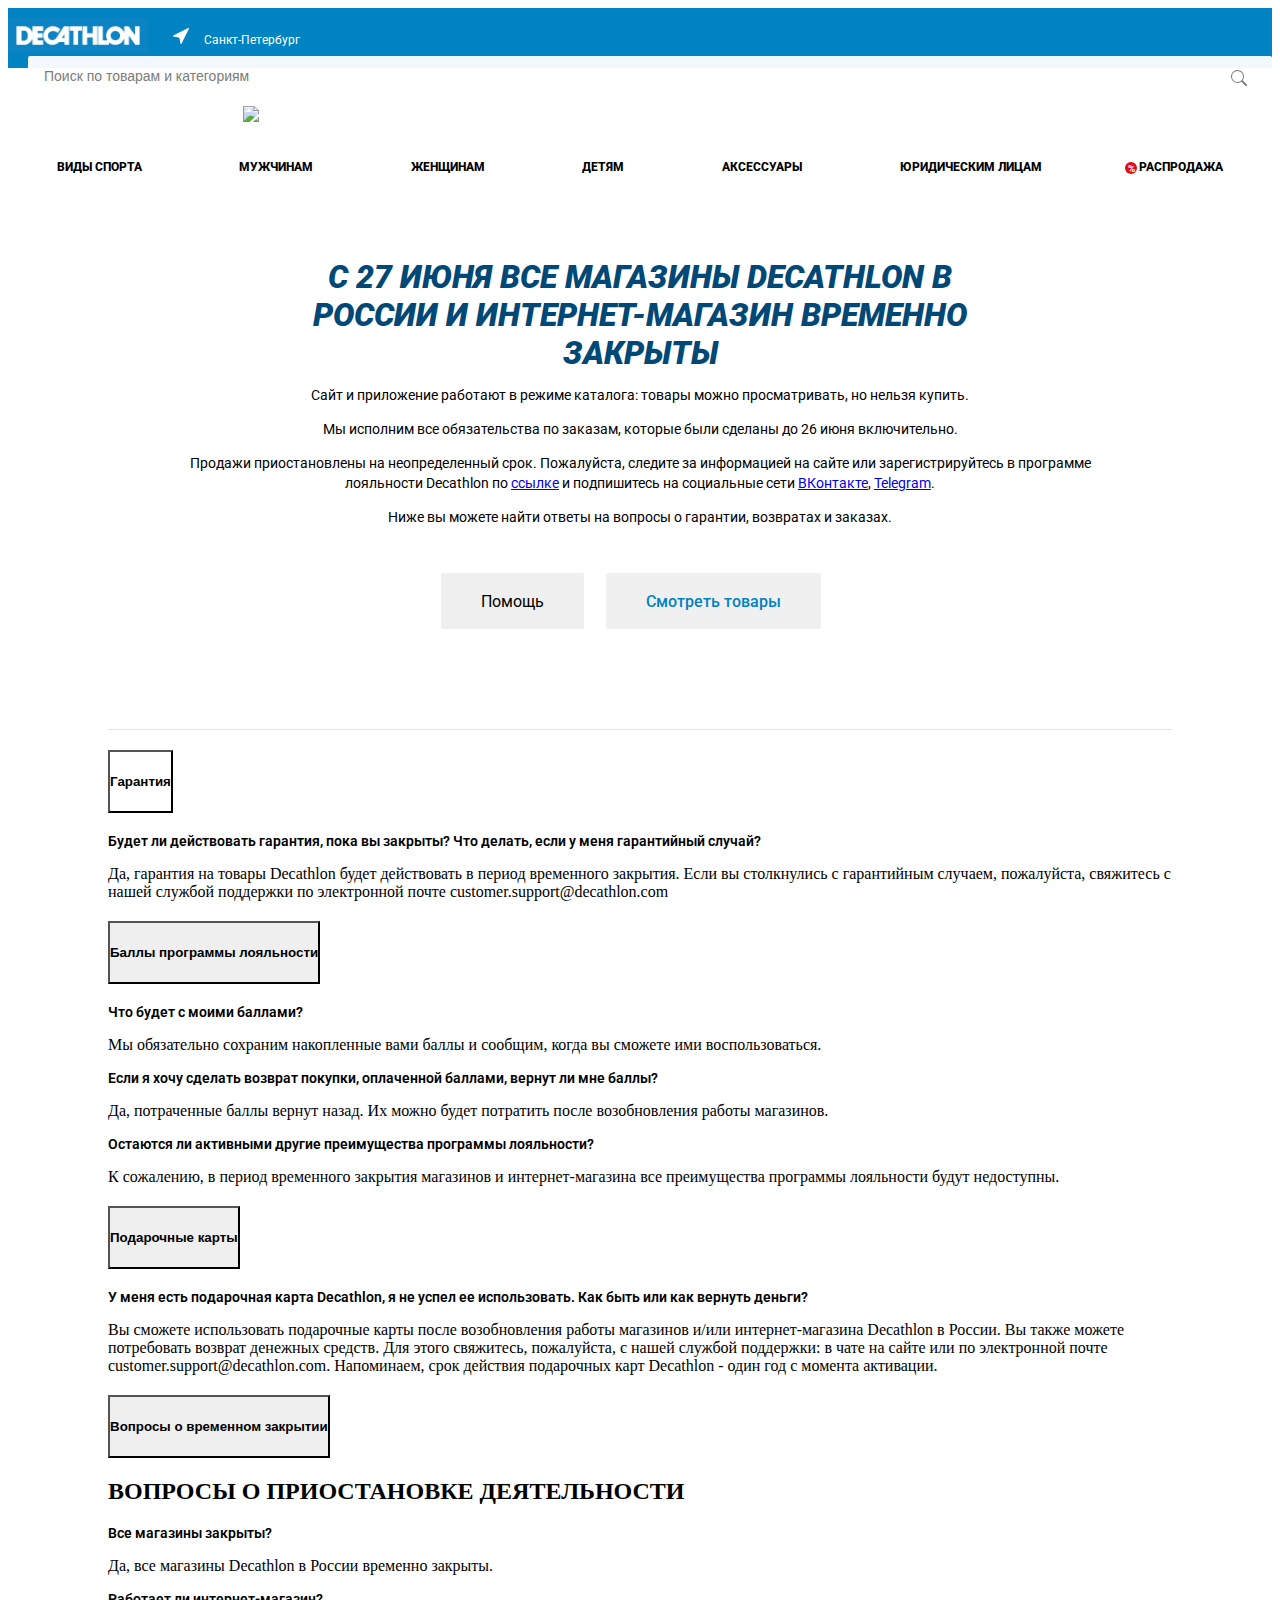
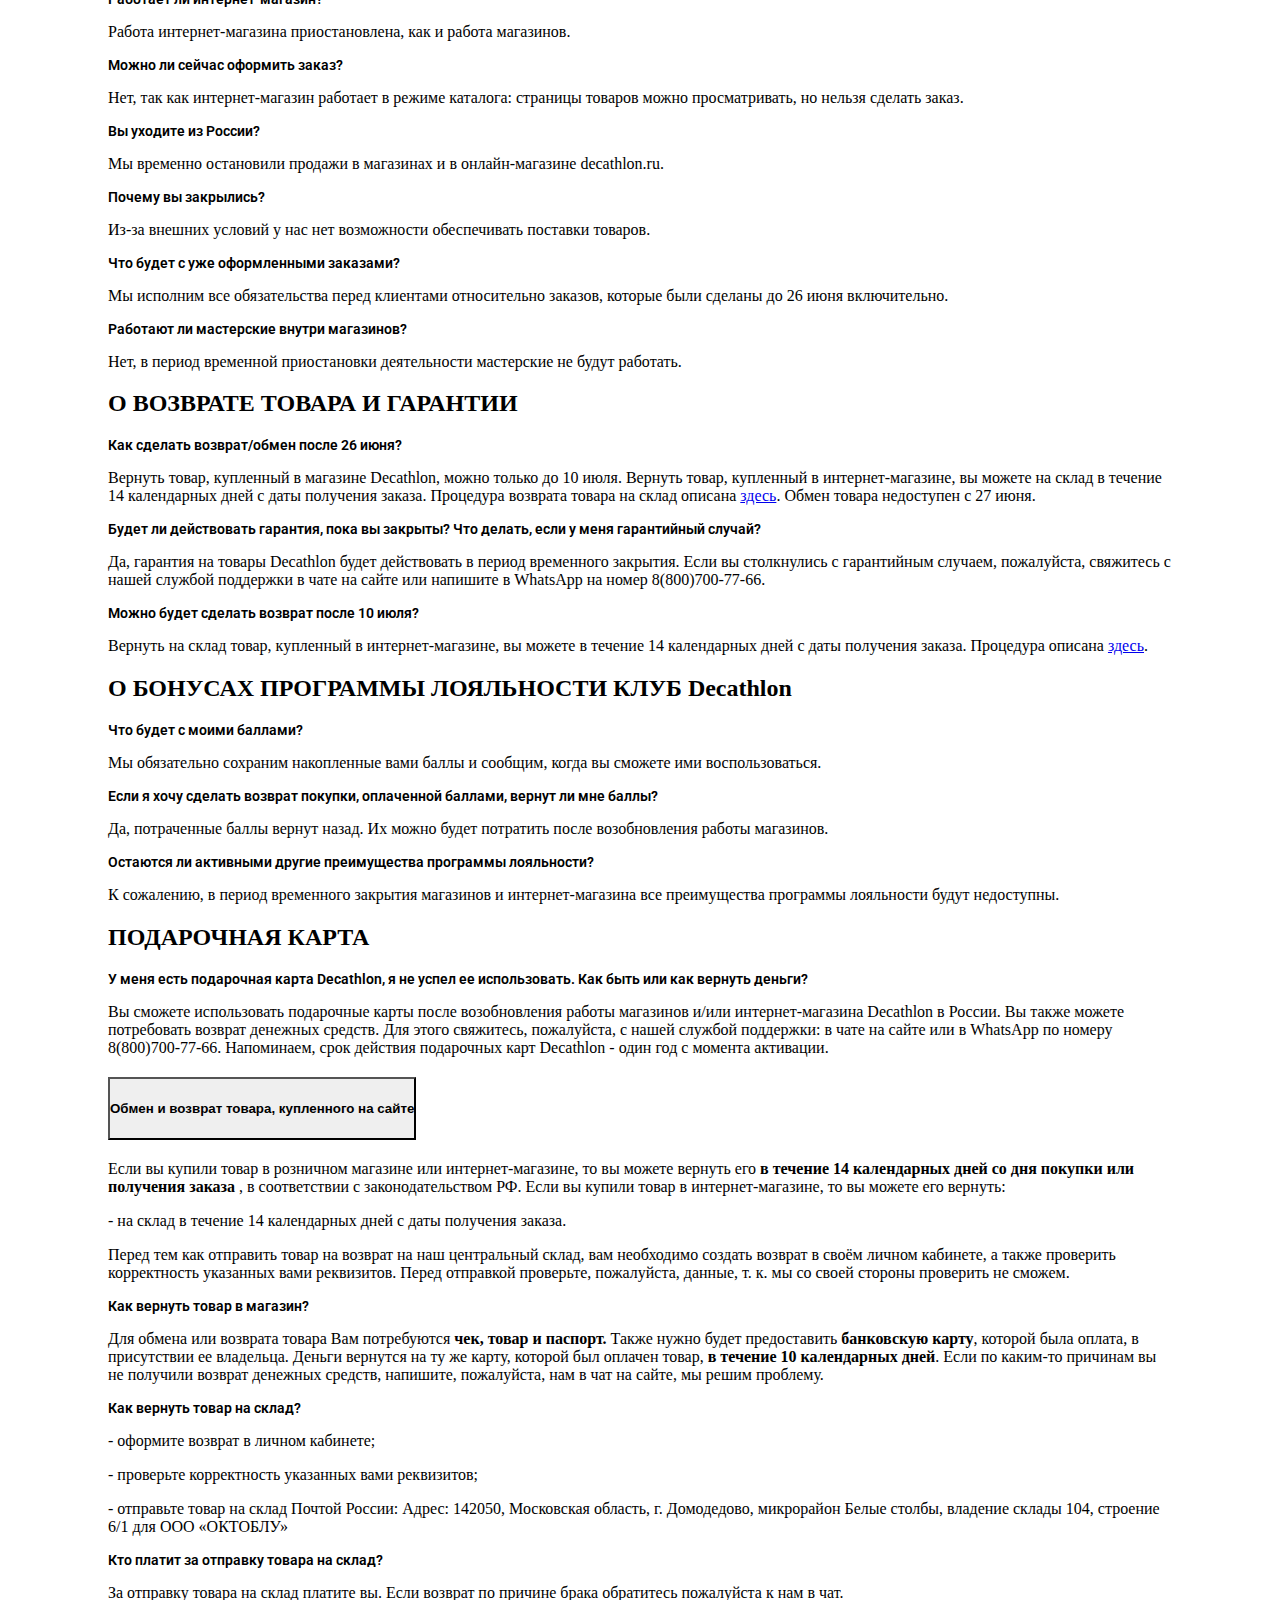
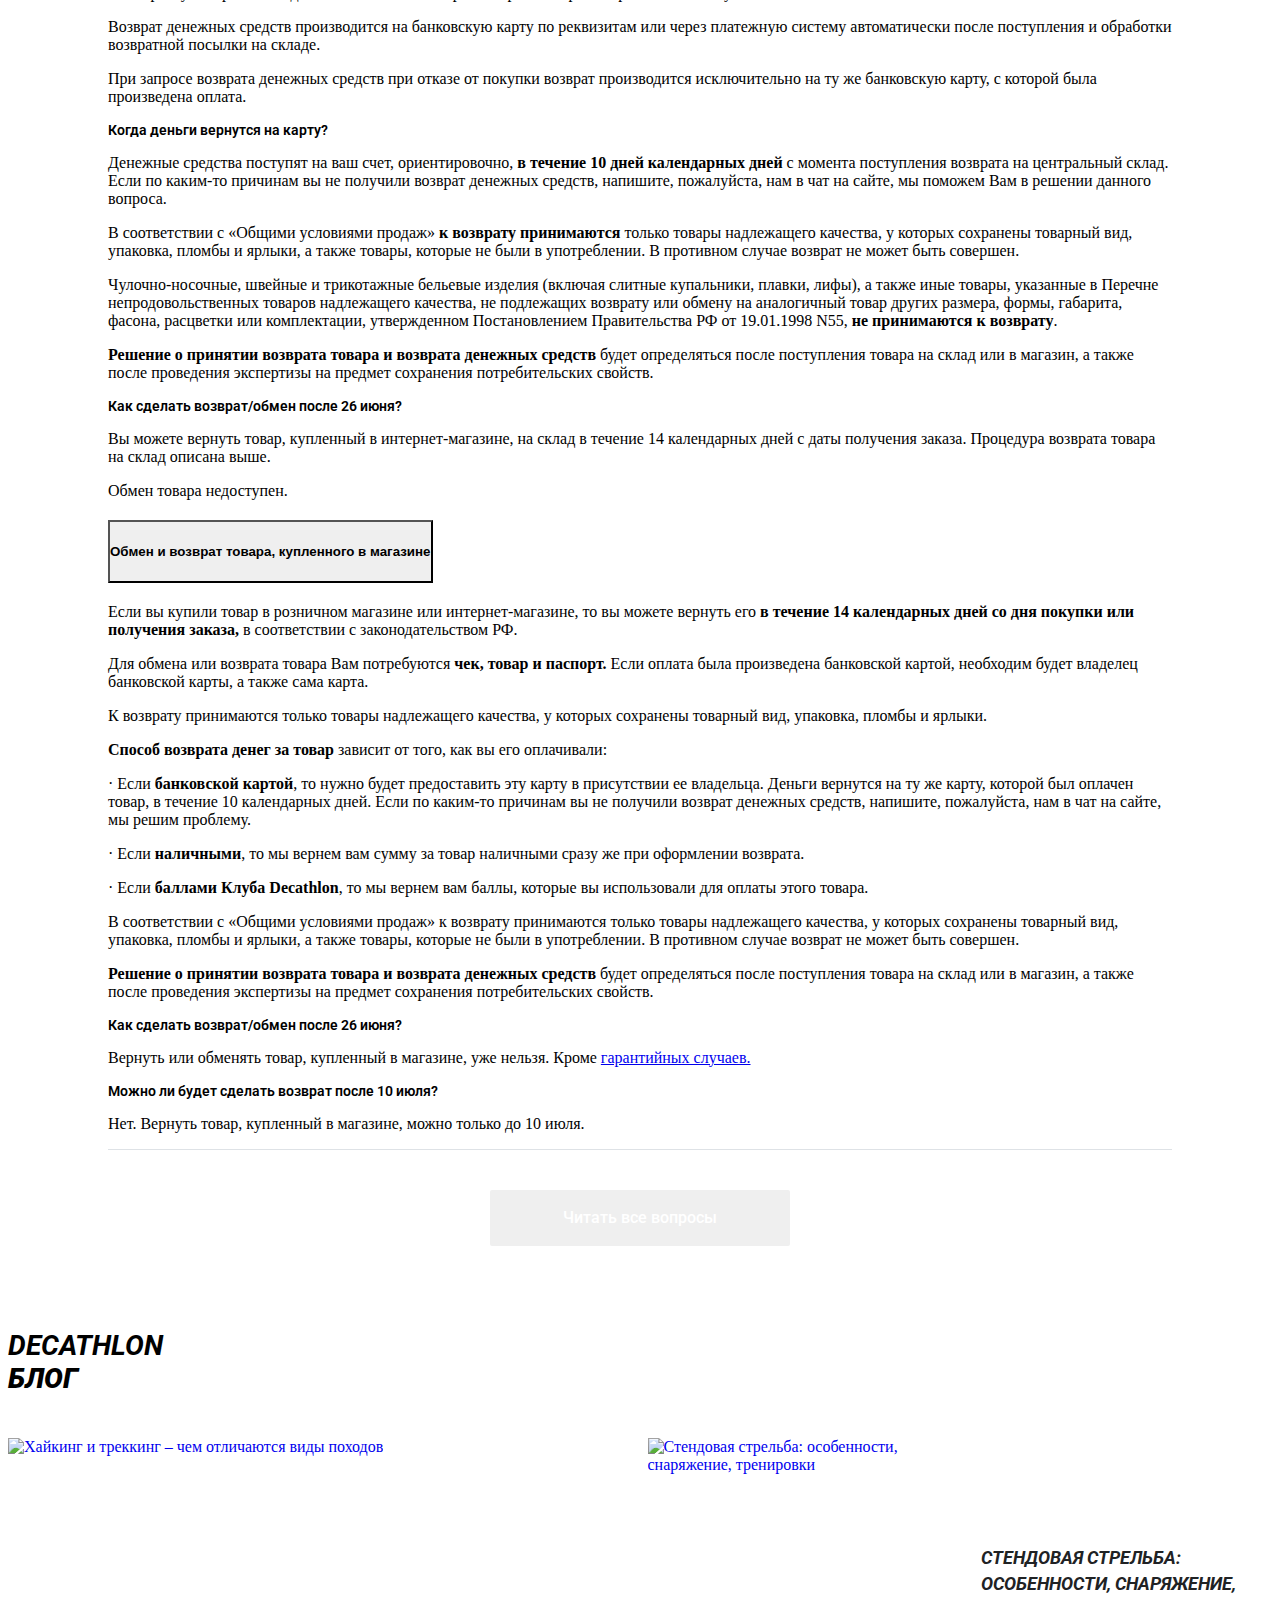
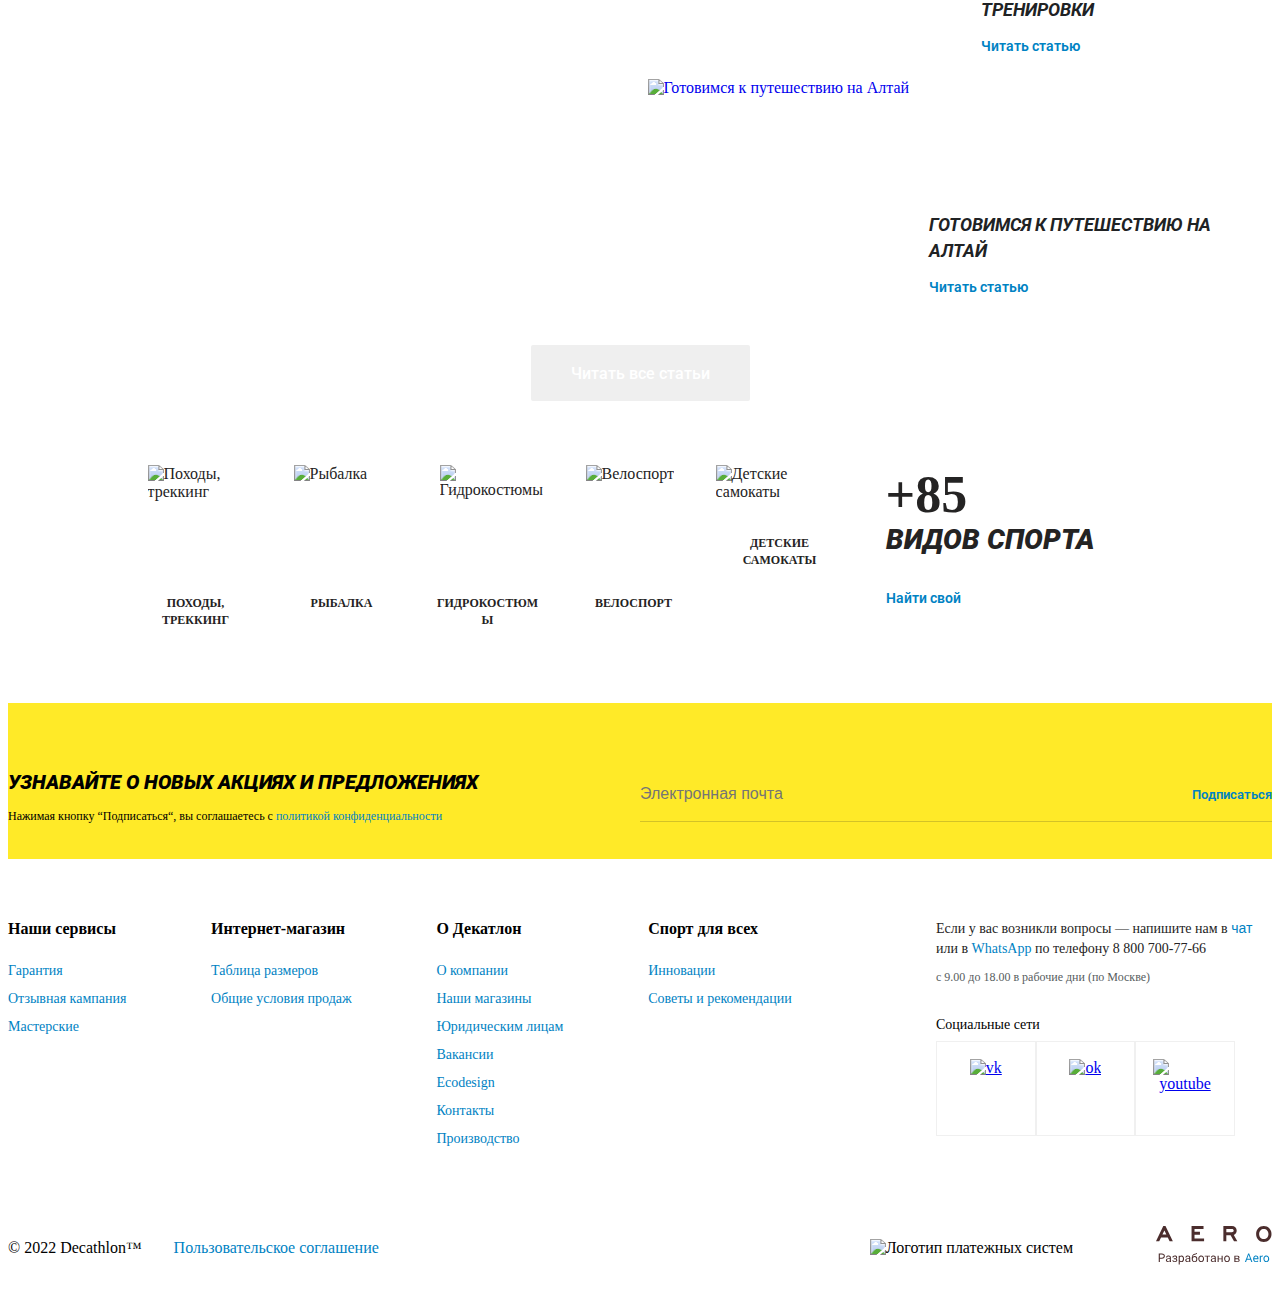
==== index.html @ 23219189 "update" ====
<!DOCTYPE html>
<html lang="en">

<head>
  <meta charset="UTF-8">
  <meta http-equiv="X-UA-Compatible" content="IE=edge">
  <meta name="viewport" content="width=device-width, initial-scale=1.0">

  <link href="https://fonts.googleapis.com/css2?family=Roboto:wght@400;700&display=swap" rel="stylesheet">
  <link href="https://cdn.jsdelivr.net/npm/bootstrap@5.2.3/dist/css/bootstrap.min.css" rel="stylesheet"
    integrity="sha384-rbsA2VBKQhggwzxH7pPCaAqO46MgnOM80zW1RWuH61DGLwZJEdK2Kadq2F9CUG65" crossorigin="anonymous">
  <link rel="stylesheet" href="style.css">
  <title>ДЕКАТЛОН: спортивный интернет-магазин и доставка на дом более 20000 спортивных товаров для 85 видов спорта —
    decathlon.ru</title>
</head>

<body>
  <header class="container-fluid">
    <div class="container text-center">
      <div class="row main-header-size">
        <div class="col-3">
          <div class="main-header-info">
            <div class="main-logo">
              <img src="img/1200px-Decathlon_Logo.svg.png" width="100%" height="35px" alt="лого">

            </div>
            <div class="main-geo">
              <a href="#">
                <svg class="main-geo-logo" width="16" height="16" viewBox="0 0 16 16" fill="none"
                  xmlns="http://www.w3.org/2000/svg">
                  <path
                    d="M15.6853 0.0602979C15.5242 -0.0204248 15.3345 -0.0204248 15.1734 0.0602979L0.316774 7.48863C0.0345631 7.62988 -0.0797076 7.97313 0.0615153 8.25534C0.141903 8.41598 0.29317 8.52948 0.469883 8.56173L6.36625 9.63426L7.43879 15.5306C7.48268 15.7723 7.6762 15.959 7.91934 15.994C7.94622 15.9979 7.97334 15.9998 8.00046 15.9998C8.21705 15.9999 8.41506 15.8775 8.51188 15.6838L15.9402 0.827113C16.0816 0.544969 15.9675 0.201655 15.6853 0.0602979Z"
                    fill="currentColor"></path>
                </svg>
                <span class="header-city">Санкт-Петербург</span>
              </a>
            </div>
          </div>
        </div>
        <div class="col-5">
          <div class="main-search-form">
            <form action=" #" class="search-form-size ">
              <input type="search" class="input-search-form" placeholder="Поиск по товарам и категориям">
              <svg class="search-icon" xmlns="http://www.w3.org/2000/svg" width="16" height="16" fill="currentColor"
                class="bi bi-search" viewBox="0 0 16 16">
                <path
                  d="M11.742 10.344a6.5 6.5 0 1 0-1.397 1.398h-.001c.03.04.062.078.098.115l3.85 3.85a1 1 0 0 0 1.415-1.414l-3.85-3.85a1.007 1.007 0 0 0-.115-.1zM12 6.5a5.5 5.5 0 1 1-11 0 5.5 5.5 0 0 1 11 0z" />
              </svg>
            </form>
          </div>
        </div>
        <div class="col-4">
          <div class="main-links">
            <div class="main-links-item main-links-size">
              <a href="#">
                <img class="icon-size"
                  src="https://cdn.decathlon.ru/bitrix-backend/local/templates/include/icons/help_logo.svg "
                  alt="Помощь">
                <span class="header-link-item">Помощь</span>
              </a>
              <a href="#">
                <svg class="icon-size" width="16" height="14" viewBox="0 0 16 14" fill="none" color="#fff"
                  xmlns="http://www.w3.org/2000/svg">
                  <path
                    d="M0 14H6V10H10V14H16V4.61803C16 4.23926 15.786 3.893 15.4472 3.72361L8.44721 0.223607C8.16569 0.0828431 7.83431 0.0828431 7.55279 0.223607L0.552786 3.72361C0.214002 3.893 0 4.23926 0 4.61803V14Z"
                    fill="currentColor"></path>
                </svg>
                <path
                  d="M0 14H6V10H10V14H16V4.61803C16 4.23926 15.786 3.893 15.4472 3.72361L8.44721 0.223607C8.16569 0.0828431 7.83431 0.0828431 7.55279 0.223607L0.552786 3.72361C0.214002 3.893 0 4.23926 0 4.61803V14Z"
                  fill="currentColor"></path>
                <span class="header-link-item">Магазины</span>
              </a>
              <a href=" #">
                <svg class="icon-size" width="16" height="16" viewBox="0 0 14 16" fill="none" color="#fff"
                  xmlns="http://www.w3.org/2000/svg">
                  <path
                    d="M7.00013 6C8.65699 6 10.0001 4.65685 10.0001 3C10.0001 1.34315 8.65699 0 7.00013 0C5.34327 0 4.00013 1.34315 4.00013 3C4.00013 4.65685 5.34327 6 7.00013 6Z"
                    fill="currentColor"></path>
                  <path
                    d="M1.00013 16C0.447835 16 -0.00568676 15.5504 0.0541429 15.0013C0.484197 11.0544 3.43006 8 7.00013 8C10.5702 8 13.5161 11.0544 13.9461 15.0013C14.0059 15.5504 13.5524 16 13.0001 16H1.00013Z"
                    fill="currentColor"></path>
                </svg>
                <span class="header-link-item">Войти</span>
              </a>
            </div>
          </div>
        </div>
      </div>
    </div>
    <div class="container main-catalog">
      <Ul class="col-8 main-catalog-nav">
        <li class="main-catalog-item"><a href="#">Виды спорта</a></li>
        <li class="main-catalog-item"><a href="#">Мужчинам</a></li>
        <li class="main-catalog-item"><a href="#">Женщинам</a></li>
        <li class="main-catalog-item"><a href="#">Детям</a></li>
        <li class="main-catalog-item"><a href="#">Аксессуары</a></li>
        <li class="main-catalog-item"><a href="#">Юридическим лицам</a></li>
        <li class="main-catalog-item sale"><span class="sale-mark-catalog">%</span><a href="#">Распродажа</a></li>
      </Ul>
    </div>
  </header>

  <main class="layout-module">
    <div class="main-page-catalog">
      <div class="container">
        <div class="page-catalog-info">
          <h1 class="page-catalog-title">C 27 ИЮНЯ ВСЕ МАГАЗИНЫ DECATHLON В РОССИИ И ИНТЕРНЕТ-МАГАЗИН ВРЕМЕННО ЗАКРЫТЫ
          </h1>
          <span class="page-catalog-descr">
            <p>Сайт и приложение работают в режиме каталога: товары можно просматривать, но нельзя купить.</p>
            <p>Мы исполним все обязательства по заказам, которые были сделаны до 26 июня включительно.</p>
            <p>
              Продажи приостановлены на неопределенный срок. Пожалуйста, следите за информацией на сайте или
              зарегистрируйтесь в программе лояльности Decathlon по <a href="#">ссылке</a> и подпишитесь на социальные
              сети <a href="https://vk.com/decathlon">ВКонтакте</a>, <a
                href="https://t.me/decathlonrussia">Telegram</a>. </p>
            <p>Ниже вы можете найти ответы на вопросы о гарантии, возвратах и заказах.</p>
          </span>
          <div>
            <button type="button" class="btn btn-primary catalog-btn-position">Помощь</button>
            <button type=" button" class="btn btn-light catalog-btn-position">Смотреть товары</button>
          </div>
        </div>
        <div class="accordion accordion-flush page-catalog-faq">
          <div class="accordion " id="accordionExample">
            <section class="accordion-item">
              <h2 class="accordion-header" id="headingOne">
                <button class="accordion-button" type="button" data-bs-toggle="collapse" data-bs-target="#collapseOne"
                  aria-expanded="true" aria-controls="collapseOne">
                  <strong>Гарантия</strong>
                </button>
              </h2>
              <section id="collapseOne" class="accordion-collapse collapse show" aria-labelledby="headingOne"
                data-bs-parent="#accordionExample">
                <div class="accordion-body">
                  <p class="accordion-body-header">Будет ли действовать гарантия, пока вы закрыты? Что делать, если у
                    меня гарантийный случай?</p>
                  <p>Да, гарантия на товары Decathlon будет действовать в период временного закрытия. Если вы
                    столкнулись с гарантийным случаем, пожалуйста, свяжитесь с нашей службой поддержки по электронной
                    почте customer.support@decathlon.com</p>
                </div>
              </section>
            </section>
            <section class="accordion-item">
              <h2 class="accordion-header" id="headingTwo">
                <button class="accordion-button collapsed" type="button" data-bs-toggle="collapse"
                  data-bs-target="#collapseTwo" aria-expanded="false" aria-controls="collapseTwo">
                  <strong>Баллы программы лояльности</strong>
                </button>
              </h2>
              <section id="collapseTwo" class="accordion-collapse collapse" aria-labelledby="headingTwo"
                data-bs-parent="#accordionExample">
                <div class="accordion-body">
                  <p class="accordion-body-header">Что будет с моими баллами?</p>
                  <p>Мы обязательно сохраним накопленные вами баллы и сообщим, когда вы сможете ими воспользоваться.
                  </p>
                  <p class="accordion-body-header">Если я хочу сделать возврат покупки, оплаченной баллами, вернут ли
                    мне баллы?</p>
                  <p>Да, потраченные баллы вернут назад. Их можно будет потратить после возобновления работы
                    магазинов.</p>
                  <p class="accordion-body-header">Остаются ли активными другие преимущества программы лояльности?</p>
                  <p>К сожалению, в период временного закрытия магазинов и интернет-магазина все преимущества
                    программы лояльности будут недоступны.</p>
                </div>
              </section>
            </section>
            <section class="accordion-item">
              <h2 class="accordion-header" id="headingThree">
                <button class="accordion-button collapsed" type="button" data-bs-toggle="collapse"
                  data-bs-target="#collapseThree" aria-expanded="false" aria-controls="collapseThree">
                  <strong>Подарочные карты</strong>
                </button>
              </h2>
              <div id="collapseThree" class="accordion-collapse collapse" aria-labelledby="headingThree"
                data-bs-parent="#accordionExample">
                <div class="accordion-body">
                  <p class="accordion-body-header">У меня есть подарочная карта Decathlon, я не успел ее использовать.
                    Как быть или как вернуть деньги?</p>
                  <p>Вы сможете использовать подарочные карты после возобновления работы магазинов и/или
                    интернет-магазина Decathlon в России. Вы также можете потребовать возврат денежных средств. Для
                    этого свяжитесь, пожалуйста, с нашей службой поддержки: в чате на сайте или по электронной почте
                    customer.support@decathlon.com. Напоминаем, срок действия подарочных карт Decathlon - один год с
                    момента активации.
                  </p>
                </div>
              </div>
            </section>
            <section class="accordion-item">
              <h2 class="accordion-header" id="headingFour">
                <button class="accordion-button collapsed" type="button" data-bs-toggle="collapse"
                  data-bs-target="#collapseFour" aria-expanded="false" aria-controls="collapseFour">
                  <strong>Вопросы о временном закрытии</strong>
                </button>
              </h2>
              <div id="collapseFour" class="accordion-collapse collapse" aria-labelledby="headingFour"
                data-bs-parent="#accordionExample">
                <div class="accordion-body">
                  <h2>ВОПРОСЫ О ПРИОСТАНОВКЕ ДЕЯТЕЛЬНОСТИ</h2>
                  <p class="accordion-body-header">Все магазины закрыты?</p>
                  <p>Да, все магазины Decathlon в России временно закрыты.
                    <p class="accordion-body-header">Работает ли интернет-магазин?</p>
                    <p>Работа интернет-магазина приостановлена, как и работа магазинов.</p>
                    <p class="accordion-body-header">Можно ли сейчас оформить заказ?</p>
                    <p>Нет, так как интернет-магазин работает в режиме каталога: страницы товаров можно просматривать,
                      но нельзя сделать заказ.</p>
                    <p class="accordion-body-header">Вы уходите из России?</p>
                    <p>Мы временно остановили продажи в магазинах и в онлайн-магазине decathlon.ru.</p>
                    <p class="accordion-body-header">Почему вы закрылись?</p>
                    <p>Из-за внешних условий у нас нет возможности обеспечивать поставки товаров.</p>
                    <p class="accordion-body-header">Что будет с уже оформленными заказами?</p>
                    <p>Мы исполним все обязательства перед клиентами относительно заказов, которые были сделаны до 26
                      июня включительно. </p>
                    <p class="accordion-body-header">Работают ли мастерские внутри магазинов?</p>
                    <p>Нет, в период временной приостановки деятельности мастерские не будут работать.</p>
                    <h2>О ВОЗВРАТЕ ТОВАРА И ГАРАНТИИ</h2>
                    <p class="accordion-body-header">Как сделать возврат/обмен после 26 июня?</p>
                    <p>Вернуть товар, купленный в магазине Decathlon, можно только до 10 июля. Вернуть товар,
                      купленный в интернет-магазине, вы можете на склад в течение 14 календарных дней с даты получения
                      заказа. Процедура возврата товара на склад описана <a
                        href="https://www.decathlon.ru/help/obmen-i-vozvrat/obmen-i-vozvrat-tovara-kuplennogo-na-sayte">здесь</a>.
                      Обмен товара недоступен с 27 июня.</p>
                    <p class="accordion-body-header">Будет ли действовать гарантия, пока вы закрыты? Что делать, если
                      у меня гарантийный случай?</p>
                    <p>Да, гарантия на товары Decathlon будет действовать в период временного закрытия. Если вы
                      столкнулись с гарантийным случаем, пожалуйста, свяжитесь с нашей службой поддержки в чате на
                      сайте или напишите в WhatsApp на номер 8(800)700-77-66.</p>
                    <p class="accordion-body-header">Можно будет сделать возврат после 10 июля?</p>
                    <p>Вернуть на склад товар, купленный в интернет-магазине, вы можете в течение 14 календарных дней
                      с даты получения заказа. Процедура описана <a
                        href="https://www.decathlon.ru/help/obmen-i-vozvrat/obmen-i-vozvrat-tovara-kuplennogo-na-sayte">здесь</a>.
                    </p>
                    <h2>О БОНУСАХ ПРОГРАММЫ ЛОЯЛЬНОСТИ КЛУБ Decathlon</h2>
                    <p class="accordion-body-header">Что будет с моими баллами?</p>
                    <p>Мы обязательно сохраним накопленные вами баллы и сообщим, когда вы сможете ими воспользоваться.
                    </p>
                    <p class="accordion-body-header">Если я хочу сделать возврат покупки, оплаченной баллами, вернут
                      ли мне баллы?</p>
                    <p>Да, потраченные баллы вернут назад. Их можно будет потратить после возобновления работы
                      магазинов.</p>
                    <p class="accordion-body-header">Остаются ли активными другие преимущества программы лояльности?
                    </p>
                    <p>К сожалению, в период временного закрытия магазинов и интернет-магазина все преимущества
                      программы лояльности будут недоступны.</p>
                    <h2>ПОДАРОЧНАЯ КАРТА</h2>
                    <p class="accordion-body-header">У меня есть подарочная карта Decathlon, я не успел ее
                      использовать. Как быть или как вернуть деньги?</p>
                    <p>Вы сможете использовать подарочные карты после возобновления работы магазинов и/или
                      интернет-магазина Decathlon в России. Вы также можете потребовать возврат денежных средств. Для
                      этого свяжитесь, пожалуйста, с нашей службой поддержки: в чате на сайте или в WhatsApp по номеру
                      8(800)700-77-66. Напоминаем, срок действия подарочных карт Decathlon - один год с момента
                      активации.
                    </p>
                </div>
              </div>
            </section>
            <section class="accordion-item">
              <h2 class="accordion-header" id="headingFive">
                <button class="accordion-button collapsed" type="button" data-bs-toggle="collapse"
                  data-bs-target="#collapseFive" aria-expanded="false" aria-controls="collapseFive">
                  <strong>Обмен и возврат товара, купленного на сайте</strong>
                </button>
              </h2>
              <div id="collapseFive" class="accordion-collapse collapse" aria-labelledby="headingFive"
                data-bs-parent="#accordionExample">
                <div class="accordion-body">
                  <p>Если вы купили товар в розничном магазине или интернет-магазине, то вы можете вернуть его <b>в
                      течение 14 календарных дней со дня покупки или получения заказа</b> , в соответствии с
                    законодательством РФ. Если вы купили товар в интернет-магазине, то вы можете его вернуть: <br>
                  </p>
                  <p>- на склад в течение 14 календарных дней с даты получения заказа.</p>
                  <p>Перед тем как отправить товар на возврат на наш центральный склад, вам необходимо создать возврат
                    в своём личном кабинете, а также проверить корректность указанных вами реквизитов. Перед отправкой
                    проверьте, пожалуйста, данные, т. к. мы со своей стороны проверить не сможем.</p>
                  <p class="accordion-body-header">Как вернуть товар в магазин?</p>
                  <p>Для обмена или возврата товара Вам потребуются <b>чек, товар и паспорт.</b> Также нужно будет
                    предоставить <b>банковскую карту</b>, которой была оплата, в присутствии ее владельца. Деньги
                    вернутся на
                    ту же карту, которой был оплачен товар, <b>в течение 10 календарных дней</b>. Если по каким-то
                    причинам
                    вы не получили возврат денежных средств, напишите, пожалуйста, нам в чат на сайте, мы решим
                    проблему.</p>
                  <p class="accordion-body-header">Как вернуть товар на склад?</p>
                  <p>- оформите возврат в личном кабинете;<br></p>
                  <p>- проверьте корректность указанных вами реквизитов;<br></p>
                  <p>- отправьте товар на склад Почтой России: Адрес: 142050, Московская область, г. Домодедово,
                    микрорайон Белые столбы, владение склады 104, строение 6/1 для ООО «ОКТОБЛУ»<br></p>
                  <p class="accordion-body-header">Кто платит за отправку товара на склад?</p>
                  <p>За отправку товара на склад платите вы. Если возврат по причине брака обратитесь пожалуйста к нам
                    в чат.</p>
                  <p>Возврат денежных средств производится на банковскую карту по реквизитам или через платежную
                    систему автоматически после поступления и обработки возвратной посылки на складе.</p>
                  <p>При запросе возврата денежных средств при отказе от покупки возврат производится исключительно на
                    ту же банковскую карту, с которой была произведена оплата.</p>
                  <p class="accordion-body-header">Когда деньги вернутся на карту?</p>
                  <p>Денежные средства поступят на ваш счет, ориентировочно, <b>в течение 10 дней календарных дней</b>
                    с момента поступления возврата на центральный склад. Если по каким-то причинам вы не получили
                    возврат денежных средств, напишите, пожалуйста, нам в чат на сайте, мы поможем Вам в решении
                    данного вопроса.</p>
                  <p>В соответствии с «Общими условиями продаж» <b>к возврату принимаются</b> только товары
                    надлежащего качества, у которых сохранены товарный вид, упаковка, пломбы и ярлыки, а также товары,
                    которые не были в употреблении. В противном случае возврат не может быть совершен.</p>
                  <p>Чулочно-носочные, швейные и трикотажные бельевые изделия (включая слитные купальники, плавки,
                    лифы), а также иные товары, указанные в Перечне непродовольственных товаров надлежащего качества,
                    не подлежащих возврату или обмену на аналогичный товар других размера, формы, габарита, фасона,
                    расцветки или комплектации, утвержденном Постановлением Правительства РФ от 19.01.1998 N55, <b>не
                      принимаются к возврату</b>.</p>
                  <p><b>Решение о принятии возврата товара и возврата денежных средств</b> будет определяться после
                    поступления товара на склад или в магазин, а также после проведения экспертизы на предмет
                    сохранения потребительских свойств.</p>
                  <p class="accordion-body-header">Как сделать возврат/обмен после 26 июня?</p>
                  <p>Вы можете вернуть товар, купленный в интернет-магазине, на склад в течение 14 календарных дней с
                    даты получения заказа. Процедура возврата товара на склад описана выше.</p>
                  <p>Обмен товара недоступен.</p>
                </div>
              </div>
            </section>
            <section class="accordion-item">
              <h2 class="accordion-header" id="headingSix">
                <button class="accordion-button collapsed" type="button" data-bs-toggle="collapse"
                  data-bs-target="#collapseSix" aria-expanded="false" aria-controls="collapseSix">
                  <strong>Обмен и возврат товара, купленного в магазине</strong>
                </button>
              </h2>
              <div id="collapseSix" class="accordion-collapse collapse" aria-labelledby="headingSix"
                data-bs-parent="#accordionExample">
                <div class="accordion-body">
                  <p>Если вы купили товар в розничном магазине или интернет-магазине, то вы можете вернуть его <b>в
                      течение 14 календарных дней со дня покупки или получения заказа,</b> в соответствии с
                    законодательством РФ.</p>
                  <p>Для обмена или возврата товара Вам потребуются <strong>чек, товар и паспорт.</strong> Если оплата
                    была
                    произведена банковской картой, необходим будет владелец банковской карты, а также сама карта.</p>
                  <p>К возврату принимаются только товары надлежащего качества, у которых сохранены товарный вид,
                    упаковка, пломбы и ярлыки.</p>
                  <p><strong>Способ возврата денег за товар</strong> зависит от того, как вы его оплачивали:</p>
                  <p>· Если <strong> банковской картой</strong>, то нужно будет предоставить эту карту в присутствии
                    ее владельца. Деньги вернутся на ту же карту, которой был оплачен товар, в течение 10 календарных
                    дней. Если по каким-то причинам вы не получили возврат денежных средств, напишите, пожалуйста, нам
                    в чат на сайте, мы решим проблему.</p>
                  <p>· Если <strong>наличными</strong>, то мы вернем вам сумму за товар наличными сразу же при
                    оформлении возврата.</p>
                  <p>· Если <strong>баллами Клуба Decathlon</strong>, то мы вернем вам баллы, которые вы использовали
                    для оплаты этого товара.</p>
                  <p>В соответствии с «Общими условиями продаж» к возврату принимаются только товары надлежащего
                    качества, у которых сохранены товарный вид, упаковка, пломбы и ярлыки, а также товары, которые не
                    были в употреблении. В противном случае возврат не может быть совершен.</p>
                  <p><strong>Решение о принятии возврата товара и возврата денежных средств</strong> будет
                    определяться после поступления товара на склад или в магазин, а также после проведения экспертизы
                    на предмет сохранения потребительских свойств.</p>
                  <p class="accordion-body-header">Как сделать возврат/обмен после 26 июня?</p>
                  <p>Вернуть или обменять товар, купленный в магазине, уже нельзя. Кроме <a
                      href="https://www.decathlon.ru/help/popularnye-voprosy/garantiya">гарантийных случаев.</a></p>
                  <p class="accordion-body-header">Можно ли будет сделать возврат после 10 июля?</p>
                  <p>Нет. Вернуть товар, купленный в магазине, можно только до 10 июля.</p>
                </div>
              </div>
            </section>
          </div>
          <button class="btn btn-primary btn-read-ques">Читать все вопросы</button>
        </div>
      </div>
      <div class="container main-page-blog">
        <h2 class="page-blog-title">DECATHLON<span class="blog-weght-span">БЛОГ</span></h2>
        <div class="grid-wrapper">
          <a class="blog-item-big blog-item-none"
            href="https://blog.decathlon.ru/otkroj-dlya-sebya-sport/hajkin-i-trekking-chem-otlichajutsja-vidy-pohodov.html"
            target="_blank">
            <div class="blog-info-img-big"><img
                src="https://blog.decathlon.ru/assets/image-cache/img/Otkroj-dlya-sebya-sport/hajkin-i-trekking-chem-otlichajutsja-vidy-pohodov/011.6ffa723a.jpg"
                alt="Хайкинг и треккинг – чем отличаются виды походов"></div>
            <div class="blog-info-title">Хайкинг и треккинг – чем отличаются виды походов</div>
          </a>
          <a class="blog-item-gun blog-item-none"
            href="https://blog.decathlon.ru/otkroj-dlya-sebya-sport/stendovaja-strelba-osobennosti-snarjazhenie-trenirovki.html"
            target="_blank">
            <div class="blog-info-gun blog-img-size"><img
                src="https://blog.decathlon.ru/assets/image-cache/img/Otkroj-dlya-sebya-sport/stendovaja-strelba-osobennosti-snarjazhenie-trenirovki/01.6ffa723a.jpg"
                alt="Стендовая стрельба: особенности, снаряжение, тренировки"></div>
            <div class="blog-small-wrapper">
              <div class="small-wrapper-position">
                <div class="small-wrapper-title">Стендовая стрельба: особенности, снаряжение, тренировки</div>
                <div class="small-wrapper-read">Читать статью</div>
              </div>
            </div>
          </a>
          <a class="blog-item-mountain blog-item-none"
            href="https://blog.decathlon.ru/otkroj-dlya-sebya-sport/gotovimsya-k-puteshestviu-na-altai.html"
            target="_blank">
            <div class="blog-info-mountain blog-img-size"><img
                src="https://blog.decathlon.ru/assets/image-cache/img/Otkroj-dlya-sebya-sport/gotovimsya-k-puteshestviu-na-altai/_01.6ffa723a.jpg"
                alt="Готовимся к путешествию на Алтай"></div>
            <div class="blog-small-wrapper">
              <div class="small-wrapper-position">
                <div class="small-wrapper-title">Готовимся к путешествию на Алтай</div>
                <div class="small-wrapper-read">Читать статью</div>
              </div>
            </div>
          </a>
        </div>
        <button class="btn btn-primary btn-read-ques">Читать все статьи</button>
      </div>
      <section class="container sport-categories">
        <div class="categories-position">
          <div class="category-row">
            <a class="categories-block"
              href="https://www.decathlon.ru/catalog/vidy-sporta/pohody-aktivnyj-otdyh/pohody-trekking">
              <div class="categories-img-size"><img
                  srcset="https://cdn.decathlon.ru/bitrix-backend/imaginary/resize?&amp;type=auto&amp;width=100&amp;height=100&amp;quality=90&amp;url=https://storage.yandexcloud.net/open-commerce-sftp/14855541.jpeg, https://cdn.decathlon.ru/bitrix-backend/imaginary/resize?&amp;type=auto&amp;width=200&amp;height=200&amp;quality=90&amp;url=https://storage.yandexcloud.net/open-commerce-sftp/14855541.jpeg 2x"
                  src="https://cdn.decathlon.ru/bitrix-backend/imaginary/resize?&amp;type=auto&amp;width=100&amp;height=100&amp;quality=90&amp;url=https://storage.yandexcloud.net/open-commerce-sftp/14855541.jpeg"
                  alt="Походы, треккинг">
              </div>
              <div class="categories-title">Походы, треккинг</div>
            </a>
            <a class="categories-block"
              href="https://www.decathlon.ru/catalog/vidy-sporta/pohody-aktivnyj-otdyh/rybalka">
              <div class="categories-img-size">
                <img
                  srcset="https://cdn.decathlon.ru/bitrix-backend/imaginary/resize?&amp;type=auto&amp;width=100&amp;height=100&amp;quality=90&amp;url=https://storage.yandexcloud.net/open-commerce-sftp/16528019.png, https://cdn.decathlon.ru/bitrix-backend/imaginary/resize?&amp;type=auto&amp;width=200&amp;height=200&amp;quality=90&amp;url=https://storage.yandexcloud.net/open-commerce-sftp/16528019.png 2x"
                  src="https://cdn.decathlon.ru/bitrix-backend/imaginary/resize?&amp;type=auto&amp;width=100&amp;height=100&amp;quality=90&amp;url=https://storage.yandexcloud.net/open-commerce-sftp/16528019.png"
                  alt="Рыбалка" class="">
              </div>
              <div class="categories-title">Рыбалка</div>
            </a>
            <a class="categories-block"
              href="https://www.decathlon.ru/catalog/vidy-sporta/vodnye-vidy-sporta/serfing-vejkbording/gidrokostyumy">
              <div class="categories-img-size"><img
                  srcset="https://cdn.decathlon.ru/bitrix-backend/imaginary/resize?&amp;type=auto&amp;width=100&amp;height=100&amp;quality=90&amp;url=https://storage.yandexcloud.net/open-commerce-sftp/16679562.png, https://cdn.decathlon.ru/bitrix-backend/imaginary/resize?&amp;type=auto&amp;width=200&amp;height=200&amp;quality=90&amp;url=https://storage.yandexcloud.net/open-commerce-sftp/16679562.png 2x"
                  src="https://cdn.decathlon.ru/bitrix-backend/imaginary/resize?&amp;type=auto&amp;width=100&amp;height=100&amp;quality=90&amp;url=https://storage.yandexcloud.net/open-commerce-sftp/16679562.png"
                  alt="Гидрокостюмы" class="">
              </div>
              <div class="categories-title">Гидрокостюмы</div>
            </a>
            <a class="categories-block" href="https://www.decathlon.ru/catalog/vidy-sporta/kolesnyj-sport/velosport">
              <div class="categories-img-size"><img
                  srcset="https://cdn.decathlon.ru/bitrix-backend/imaginary/resize?&amp;type=auto&amp;width=100&amp;height=100&amp;quality=90&amp;url=https://storage.yandexcloud.net/open-commerce-sftp/14855544.jpeg, https://cdn.decathlon.ru/bitrix-backend/imaginary/resize?&amp;type=auto&amp;width=200&amp;height=200&amp;quality=90&amp;url=https://storage.yandexcloud.net/open-commerce-sftp/14855544.jpeg 2x"
                  src="https://cdn.decathlon.ru/bitrix-backend/imaginary/resize?&amp;type=auto&amp;width=100&amp;height=100&amp;quality=90&amp;url=https://storage.yandexcloud.net/open-commerce-sftp/14855544.jpeg"
                  alt="Велоспорт" class="">
              </div>
              <div class="categories-title">Велоспорт</div>
            </a>
            <a class="categories-block"
              href="https://www.decathlon.ru/catalog/vidy-sporta/kolesnyj-sport/samokaty/samokaty/detskie-samokaty">
              <img
                srcset="https://cdn.decathlon.ru/bitrix-backend/imaginary/resize?&amp;type=auto&amp;width=100&amp;height=100&amp;quality=90&amp;url=https://storage.yandexcloud.net/open-commerce-sftp/16746063.jpeg, https://cdn.decathlon.ru/bitrix-backend/imaginary/resize?&amp;type=auto&amp;width=200&amp;height=200&amp;quality=90&amp;url=https://storage.yandexcloud.net/open-commerce-sftp/16746063.jpeg 2x"
                src="https://cdn.decathlon.ru/bitrix-backend/imaginary/resize?&amp;type=auto&amp;width=100&amp;height=100&amp;quality=90&amp;url=https://storage.yandexcloud.net/open-commerce-sftp/16746063.jpeg"
                alt="Детские самокаты" class="">
              <div class="categories-title">Детские самокаты
              </div>
            </a>
            <div class="categories-block block-position">
              <span class="categories-qty">+85</span>
              <br>
              <span class="categories-text">Видов спорта</span>
              <div class="categories-title-search">
                <a class="categories-title-search" href="https://www.decathlon.ru/catalog/vidy-sporta">Найти свой</a>
              </div>
            </div>
          </div>
        </div>
      </section>
    </div>
  </main>

  <div class="promo">
    <div class="container">
      <div class="promo-container">
        <div class="promo-block">
          <p class="promo-title">УЗНАВАЙТЕ О НОВЫХ АКЦИЯХ И ПРЕДЛОЖЕНИЯХ</p>
          <p class="promo-text">Нажимая кнопку “Подписаться“, вы соглашаетесь с <a class="promo-link"
              href="https://www.decathlon.ru/privacy">политикой конфиденциальности</a> </p>
        </div>
        <div class="promo-block">
          <form class="promo-form" action="#" class="promo" name="subscribe" method="post" action="#">
            <div class="promo-input-wrapper">
              <div class="inner-wrapper">
                <input class="input-wrapper-info" type="text" name="subscribe" required="required"
                  placeholder="Электронная почта">
              </div>
            </div>
            <div class="promo-btn">
              <button type="submit" class="">Подписаться</button>
            </div>
          </form>
        </div>
      </div>
    </div>
  </div>

  <footer class="container footer-root">
    <div class="footer-main-menu">
      <div class="main-menu-content">
        <div class="footer-link-container">
          <div class="list-title-main">Наши сервисы</div>
          <ul class="list-title-info">
            <li class="list-info-item"><a class="info-link" href="https://www.decathlon.ru/warranty"
                target="_blank">Гарантия</a></li>
            <li class="list-info-item"><a class="info-link" href="https://www.decathlon.ru/otzyvnaya-kampania"
                target="_blank">Отзывная кампания</a></li>
            <li class="list-info-item"><a class="info-link" href="https://www.decathlon.ru/masterskie"
                target="_blank">Мастерские</a></li>
          </ul>
        </div>
        <div class="footer-link-container">
          <div class="list-title-main">Интернет-магазин</div>
          <ul class="list-title-info">
            <li class="list-info-item"><a class="info-link" href="https://www.decathlon.ru/size-charts"
                target="_blank">Таблица размеров</a></li>
            <li class="list-info-item"><a class="info-link" href="https://www.decathlon.ru/obshchie-usloviya-prodazh"
                target="_blank">Общие условия продаж</a></li>
          </ul>
        </div>
        <div class="footer-link-container">
          <div class="list-title-main">О Декатлон</div>
          <ul class="list-title-info">
            <li class="list-info-item"><a class="info-link" href="https://www.decathlon.ru/about-company"
                target="_blank">О
                компании</a></li>
            <li class="list-info-item"><a class="info-link" href="https://www.decathlon.ru/shops" target="_blank">Наши
                магазины</a></li>
            <li class="list-info-item"><a class="info-link" href="https://www.decathlon.ru/for-legal-entities"
                target="_blank">Юридическим лицам</a></li>
            <li class="list-info-item"><a class="info-link" href="https://spb.hh.ru/employer/18071"
                target="_blank">Вакансии</a></li>
            <li class="list-info-item"><a class="info-link" href="https://www.decathlon.ru/ecodesign"
                target="_blank">Ecodesign</a></li>
            <li class="list-info-item"><a class="info-link" href="https://www.decathlon.ru/contacty"
                target="_blank">Контакты</a></li>
            <li class="list-info-item"><a class="info-link" href="https://www.decathlon.ru/proizvodstvo"
                target="_blank">Производство</a></li>
          </ul>
        </div>
        <div class="footer-link-container">
          <div class="list-title-main">Спорт для всех</div>
          <ul class="list-title-info">
            <li class="list-info-item"><a class="info-link" href="https://www.decathlon.ru/innovation"
                target="_blank">Инновации</a></li>
            <li class="list-info-item"><a class="info-link" href="https://www.decathlon.ru/sovety-i-rekomendatsii"
                target="_blank">Советы и рекомендации</a></li>
          </ul>
        </div>
      </div>
      <div class="footer-common-block">
        <div class="footer-menu-contacts">
          <div class="footer-callcenter">
            <div class="footer-callcenter-content">
              <div>
                <span class="phone-number-main">Если у вас возникли вопросы — напишите нам в <button type="button"
                    class="button-phone">чат</button> или в <a class="whatsapp-link"
                    href="https://wa.me/78007007766">WhatsApp</a> по телефону
                  8 800 700-77-66</span>
                <span class="phone-number-always">с 9.00 до 18.00 в рабочие дни (по Москве)</span>
              </div>
            </div>
          </div>
        </div>
        <div class="footer-social-media">
          <div class="social-media-item">
            <div class="social-networks">Социальные сети</div>
            <div class="social-network-content">
              <div class="social-icon-style"><a href="https://vk.com/decathlon" target="_blank"
                  rel="noopener noreferrer"><img
                    src="https://cdn.decathlon.ru/bitrix-backend/local/templates/include/icons/vk.svg" alt="vk"></a>
              </div>
              <div class="social-icon-style"><a href="https://ok.ru/group/52069019484331" target="_blank"
                  rel="noopener noreferrer"><img
                    src="https://cdn.decathlon.ru/bitrix-backend/local/templates/include/icons/ok.svg" alt="ok"></a>
              </div>
              <div class="social-icon-style"><a href="https://www.youtube.com/channel/UCUQoRRldX0Nob0EIXGoG6vA/feed"
                  target="_blank" rel="noopener noreferrer"><img
                    src="https://cdn.decathlon.ru/bitrix-backend/local/templates/include/icons/youtube.svg"
                    alt="youtube"></a></div>
            </div>
          </div>
        </div>
      </div>
    </div>
    <div class="terms-use-container">
      <div class="terms-use-content">
        <div>© 2022 Decathlon™</div>
        <div class="terms-use-item"><a class="terms-use-link" href="/privacy">Пользовательское соглашение</a></div>
      </div>
      <div class="terms-bank-card">
        <div class="bank-card-container"><img
            src="https://cdn.decathlon.ru/bitrix-backend/local/templates/include/icons/payment_systems_logo.svg"
            alt="Логотип платежных систем"></div>
        <div class="terms-copyright"><a href="https://aeroidea.ru/" rel="nofollow"><svg width="116" height="40"
              viewBox="0 0 116 40" fill="none" xmlns="http://www.w3.org/2000/svg">
              <path fill-rule="evenodd" clip-rule="evenodd"
                d="M7.27314 0L0 15.329H3.23309L5.02582 11.5549H11.766L13.6064 15.329H16.8406L9.49296 0H7.27314ZM6.4111 8.61616L8.37897 4.50565L10.3757 8.61616H6.4111Z"
                fill="#4B2D2D"></path>
              <path fill-rule="evenodd" clip-rule="evenodd"
                d="M38.508 8.64419H43.9611V5.72455H38.508V2.91827H47.5211V0H35.5571V15.329H48.0807V12.4121H38.508V8.64419Z"
                fill="#4B2D2D"></path>
              <path fill-rule="evenodd" clip-rule="evenodd"
                d="M80.7008 4.55894C80.7008 1.66706 78.7563 0 75.8013 0H67.3709V15.3292H70.3234V9.18833H74.5888L77.9941 15.3292H81.3271L77.7978 8.92556C79.588 8.25199 80.7008 6.55899 80.7008 4.55894ZM75.698 6.24637H70.323V2.91707H75.7748C77.1122 2.91707 77.6725 3.56976 77.6725 4.60937C77.6729 5.6467 77.1617 6.24637 75.698 6.24637Z"
                fill="#4B2D2D"></path>
              <path fill-rule="evenodd" clip-rule="evenodd"
                d="M107.794 0C103.376 0 100.12 3.38208 100.12 8.01331C100.12 12.6432 103.376 16 107.794 16C112.213 16 115.493 12.6432 115.493 8.01331C115.493 3.38208 112.213 0 107.794 0ZM107.794 13.0597C105.144 13.0597 103.126 11.0085 103.126 8.01334C103.126 5.02071 105.145 2.9378 107.794 2.93757C110.477 2.93757 112.468 5.02048 112.468 8.01334C112.468 10.9745 110.476 13.0597 107.794 13.0597Z"
                fill="#4B2D2D"></path>
              <path
                d="M3.86177 32.6602V36H2.73677V27.4688H5.88326C6.81685 27.4688 7.54732 27.707 8.07466 28.1836C8.60591 28.6602 8.87154 29.291 8.87154 30.0762C8.87154 30.9043 8.61177 31.543 8.09224 31.9922C7.57661 32.4375 6.83638 32.6602 5.87154 32.6602H3.86177ZM3.86177 31.7402H5.88326C6.48482 31.7402 6.94576 31.5996 7.26607 31.3184C7.58638 31.0332 7.74654 30.623 7.74654 30.0879C7.74654 29.5801 7.58638 29.1738 7.26607 28.8691C6.94576 28.5645 6.5063 28.4062 5.94771 28.3945H3.86177V31.7402ZM13.9809 36C13.9184 35.875 13.8676 35.6523 13.8286 35.332C13.3247 35.8555 12.7231 36.1172 12.0239 36.1172C11.3989 36.1172 10.8852 35.9414 10.4829 35.5898C10.0844 35.2344 9.88521 34.7852 9.88521 34.2422C9.88521 33.582 10.1352 33.0703 10.6352 32.707C11.1391 32.3398 11.8461 32.1562 12.7563 32.1562H13.811V31.6582C13.811 31.2793 13.6977 30.9785 13.4711 30.7559C13.2446 30.5293 12.9106 30.416 12.4692 30.416C12.0825 30.416 11.7583 30.5137 11.4965 30.709C11.2348 30.9043 11.104 31.1406 11.104 31.418H10.0141C10.0141 31.1016 10.1254 30.7969 10.3481 30.5039C10.5747 30.207 10.8793 29.9727 11.2622 29.8008C11.6489 29.6289 12.0727 29.543 12.5336 29.543C13.2641 29.543 13.8364 29.7266 14.2504 30.0938C14.6645 30.457 14.8793 30.959 14.895 31.5996V34.5176C14.895 35.0996 14.9692 35.5625 15.1176 35.9062V36H13.9809ZM12.1821 35.1738C12.5219 35.1738 12.8442 35.0859 13.1489 34.9102C13.4536 34.7344 13.6743 34.5059 13.811 34.2246V32.9238H12.9614C11.6333 32.9238 10.9692 33.3125 10.9692 34.0898C10.9692 34.4297 11.0825 34.6953 11.309 34.8867C11.5356 35.0781 11.8266 35.1738 12.1821 35.1738ZM20.0805 31.3945C20.0805 31.0977 19.9672 30.8633 19.7407 30.6914C19.5141 30.5156 19.2036 30.4277 18.809 30.4277C18.4262 30.4277 18.1059 30.5273 17.8481 30.7266C17.5942 30.9258 17.4672 31.1602 17.4672 31.4297H16.3891C16.3891 30.8789 16.6196 30.4277 17.0805 30.0762C17.5415 29.7246 18.1176 29.5488 18.809 29.5488C19.5512 29.5488 20.1293 29.709 20.5434 30.0293C20.9575 30.3457 21.1645 30.7988 21.1645 31.3887C21.1645 31.6738 21.0786 31.9355 20.9067 32.1738C20.7348 32.4121 20.4907 32.6016 20.1743 32.7422C20.9126 32.9922 21.2817 33.4844 21.2817 34.2188C21.2817 34.8008 21.0571 35.2617 20.6079 35.6016C20.1586 35.9414 19.559 36.1113 18.809 36.1113C18.0786 36.1113 17.4751 35.9336 16.9985 35.5781C16.5258 35.2188 16.2895 34.7344 16.2895 34.125H17.3676C17.3676 34.4336 17.5043 34.6992 17.7778 34.9219C18.0551 35.1406 18.3989 35.25 18.809 35.25C19.2231 35.25 19.5571 35.1543 19.811 34.9629C20.0649 34.7715 20.1918 34.5234 20.1918 34.2188C20.1918 33.8633 20.0844 33.6094 19.8696 33.457C19.6586 33.3008 19.3286 33.2227 18.8793 33.2227H17.7954V32.3086H18.9731C19.7114 32.2891 20.0805 31.9844 20.0805 31.3945ZM28.0434 32.9004C28.0434 33.8652 27.8227 34.6426 27.3813 35.2324C26.9399 35.8223 26.3422 36.1172 25.5883 36.1172C24.8188 36.1172 24.2133 35.873 23.7719 35.3848V38.4375H22.6879V29.6602H23.6782L23.7309 30.3633C24.1723 29.8164 24.7856 29.543 25.5708 29.543C26.3325 29.543 26.934 29.8301 27.3754 30.4043C27.8208 30.9785 28.0434 31.7773 28.0434 32.8008V32.9004ZM26.9594 32.7773C26.9594 32.0625 26.8071 31.498 26.5024 31.084C26.1977 30.6699 25.7797 30.4629 25.2485 30.4629C24.5922 30.4629 24.1001 30.7539 23.7719 31.3359V34.3652C24.0961 34.9434 24.5922 35.2324 25.2602 35.2324C25.7797 35.2324 26.1918 35.0273 26.4965 34.6172C26.8051 34.2031 26.9594 33.5898 26.9594 32.7773ZM33.3403 36C33.2778 35.875 33.227 35.6523 33.1879 35.332C32.684 35.8555 32.0825 36.1172 31.3833 36.1172C30.7583 36.1172 30.2446 35.9414 29.8422 35.5898C29.4438 35.2344 29.2446 34.7852 29.2446 34.2422C29.2446 33.582 29.4946 33.0703 29.9946 32.707C30.4985 32.3398 31.2055 32.1562 32.1157 32.1562H33.1704V31.6582C33.1704 31.2793 33.0571 30.9785 32.8305 30.7559C32.604 30.5293 32.27 30.416 31.8286 30.416C31.4418 30.416 31.1176 30.5137 30.8559 30.709C30.5942 30.9043 30.4633 31.1406 30.4633 31.418H29.3735C29.3735 31.1016 29.4848 30.7969 29.7075 30.5039C29.934 30.207 30.2387 29.9727 30.6215 29.8008C31.0083 29.6289 31.4321 29.543 31.893 29.543C32.6235 29.543 33.1958 29.7266 33.6098 30.0938C34.0239 30.457 34.2387 30.959 34.2543 31.5996V34.5176C34.2543 35.0996 34.3286 35.5625 34.477 35.9062V36H33.3403ZM31.5415 35.1738C31.8813 35.1738 32.2036 35.0859 32.5083 34.9102C32.8129 34.7344 33.0336 34.5059 33.1704 34.2246V32.9238H32.3208C30.9926 32.9238 30.3286 33.3125 30.3286 34.0898C30.3286 34.4297 30.4418 34.6953 30.6684 34.8867C30.895 35.0781 31.186 35.1738 31.5415 35.1738ZM38.7368 30.0234C39.5336 30.0234 40.1704 30.291 40.6469 30.8262C41.1274 31.3574 41.3676 32.0586 41.3676 32.9297V33.0293C41.3676 33.627 41.2524 34.1621 41.0219 34.6348C40.7915 35.1035 40.4594 35.4688 40.0258 35.7305C39.5961 35.9883 39.1001 36.1172 38.5376 36.1172C37.686 36.1172 37.0004 35.834 36.4809 35.2676C35.9614 34.6973 35.7016 33.9336 35.7016 32.9766V32.4492C35.7016 31.1172 35.9477 30.0586 36.4399 29.2734C36.936 28.4883 37.6665 28.0098 38.6313 27.8379C39.1782 27.7402 39.5473 27.6211 39.7387 27.4805C39.9301 27.3398 40.0258 27.1465 40.0258 26.9004H40.9165C40.9165 27.3887 40.8051 27.7695 40.5825 28.043C40.3637 28.3164 40.0122 28.5098 39.5278 28.623L38.7192 28.8047C38.0747 28.957 37.5903 29.2148 37.2661 29.5781C36.9458 29.9375 36.7368 30.418 36.6391 31.0195C37.2133 30.3555 37.9126 30.0234 38.7368 30.0234ZM38.5258 30.9141C37.9946 30.9141 37.5727 31.0938 37.2602 31.4531C36.9477 31.8086 36.7915 32.3027 36.7915 32.9355V33.0293C36.7915 33.709 36.9477 34.248 37.2602 34.6465C37.5766 35.041 38.0024 35.2383 38.5376 35.2383C39.0766 35.2383 39.5024 35.0391 39.8149 34.6406C40.1274 34.2422 40.2836 33.6602 40.2836 32.8945C40.2836 32.2969 40.1254 31.8184 39.809 31.459C39.4965 31.0957 39.0688 30.9141 38.5258 30.9141ZM42.2993 32.7715C42.2993 32.1504 42.4204 31.5918 42.6626 31.0957C42.9086 30.5996 43.2485 30.2168 43.6821 29.9473C44.1196 29.6777 44.6176 29.543 45.1762 29.543C46.0395 29.543 46.7368 29.8418 47.268 30.4395C47.8032 31.0371 48.0708 31.832 48.0708 32.8242V32.9004C48.0708 33.5176 47.9516 34.0723 47.7133 34.5645C47.479 35.0527 47.1411 35.4336 46.6997 35.707C46.2622 35.9805 45.7583 36.1172 45.1879 36.1172C44.3286 36.1172 43.6313 35.8184 43.0961 35.2207C42.5649 34.623 42.2993 33.832 42.2993 32.8477V32.7715ZM43.3891 32.9004C43.3891 33.6035 43.5512 34.168 43.8754 34.5938C44.2036 35.0195 44.6411 35.2324 45.1879 35.2324C45.7387 35.2324 46.1762 35.0176 46.5004 34.5879C46.8247 34.1543 46.9868 33.5488 46.9868 32.7715C46.9868 32.0762 46.8208 31.5137 46.4887 31.084C46.1606 30.6504 45.7231 30.4336 45.1762 30.4336C44.6411 30.4336 44.2094 30.6465 43.8813 31.0723C43.5532 31.498 43.3891 32.1074 43.3891 32.9004ZM54.0122 30.5391H51.8852V36H50.8012V30.5391H48.7153V29.6602H54.0122V30.5391ZM58.8872 36C58.8247 35.875 58.7739 35.6523 58.7348 35.332C58.2309 35.8555 57.6293 36.1172 56.9301 36.1172C56.3051 36.1172 55.7915 35.9414 55.3891 35.5898C54.9907 35.2344 54.7915 34.7852 54.7915 34.2422C54.7915 33.582 55.0415 33.0703 55.5415 32.707C56.0454 32.3398 56.7524 32.1562 57.6626 32.1562H58.7172V31.6582C58.7172 31.2793 58.604 30.9785 58.3774 30.7559C58.1508 30.5293 57.8168 30.416 57.3754 30.416C56.9887 30.416 56.6645 30.5137 56.4028 30.709C56.1411 30.9043 56.0102 31.1406 56.0102 31.418H54.9204C54.9204 31.1016 55.0317 30.7969 55.2543 30.5039C55.4809 30.207 55.7856 29.9727 56.1684 29.8008C56.5551 29.6289 56.979 29.543 57.4399 29.543C58.1704 29.543 58.7426 29.7266 59.1567 30.0938C59.5708 30.457 59.7856 30.959 59.8012 31.5996V34.5176C59.8012 35.0996 59.8754 35.5625 60.0239 35.9062V36H58.8872ZM57.0883 35.1738C57.4282 35.1738 57.7504 35.0859 58.0551 34.9102C58.3598 34.7344 58.5805 34.5059 58.7172 34.2246V32.9238H57.8676C56.5395 32.9238 55.8754 33.3125 55.8754 34.0898C55.8754 34.4297 55.9887 34.6953 56.2153 34.8867C56.4418 35.0781 56.7329 35.1738 57.0883 35.1738ZM66.6801 36H65.5961V33.293H62.684V36H61.5942V29.6602H62.684V32.4082H65.5961V29.6602H66.6801V36ZM68.1391 32.7715C68.1391 32.1504 68.2602 31.5918 68.5024 31.0957C68.7485 30.5996 69.0883 30.2168 69.5219 29.9473C69.9594 29.6777 70.4575 29.543 71.0161 29.543C71.8793 29.543 72.5766 29.8418 73.1079 30.4395C73.643 31.0371 73.9106 31.832 73.9106 32.8242V32.9004C73.9106 33.5176 73.7915 34.0723 73.5532 34.5645C73.3188 35.0527 72.9809 35.4336 72.5395 35.707C72.102 35.9805 71.5981 36.1172 71.0278 36.1172C70.1684 36.1172 69.4711 35.8184 68.936 35.2207C68.4047 34.623 68.1391 33.832 68.1391 32.8477V32.7715ZM69.229 32.9004C69.229 33.6035 69.3911 34.168 69.7153 34.5938C70.0434 35.0195 70.4809 35.2324 71.0278 35.2324C71.5786 35.2324 72.0161 35.0176 72.3403 34.5879C72.6645 34.1543 72.8266 33.5488 72.8266 32.7715C72.8266 32.0762 72.6606 31.5137 72.3286 31.084C72.0004 30.6504 71.5629 30.4336 71.0161 30.4336C70.4809 30.4336 70.0493 30.6465 69.7211 31.0723C69.393 31.498 69.229 32.1074 69.229 32.9004ZM78.3461 36V29.6602H80.8188C81.6626 29.6602 82.309 29.8086 82.7583 30.1055C83.2114 30.3984 83.4379 30.8301 83.4379 31.4004C83.4379 31.6934 83.3501 31.959 83.1743 32.1973C82.9985 32.4316 82.7387 32.6113 82.395 32.7363C82.7778 32.8262 83.0844 33.002 83.3149 33.2637C83.5493 33.5254 83.6665 33.8379 83.6665 34.2012C83.6665 34.7832 83.4516 35.2285 83.0219 35.5371C82.5961 35.8457 81.9926 36 81.2114 36H78.3461ZM79.4301 33.2168V35.127H81.2231C81.6762 35.127 82.0141 35.043 82.2368 34.875C82.4633 34.707 82.5766 34.4707 82.5766 34.166C82.5766 33.5332 82.1118 33.2168 81.1821 33.2168H79.4301ZM79.4301 32.3496H80.8305C81.8461 32.3496 82.354 32.0527 82.354 31.459C82.354 30.8652 81.8735 30.5586 80.9126 30.5391H79.4301V32.3496Z"
                fill="#4B2D2D"></path>
              <path
                d="M94.4477 33.7734H90.8735L90.0707 36H88.9106L92.1684 27.4688H93.1528L96.4164 36H95.2621L94.4477 33.7734ZM91.2133 32.8477H94.1137L92.6606 28.8574L91.2133 32.8477ZM100.026 36.1172C99.1664 36.1172 98.4672 35.8359 97.9282 35.2734C97.3891 34.707 97.1196 33.9512 97.1196 33.0059V32.8066C97.1196 32.1777 97.2387 31.6172 97.477 31.125C97.7192 30.6289 98.0551 30.2422 98.4848 29.9648C98.9184 29.6836 99.3871 29.543 99.8911 29.543C100.715 29.543 101.356 29.8145 101.813 30.3574C102.27 30.9004 102.498 31.6777 102.498 32.6895V33.1406H98.2036C98.2192 33.7656 98.4008 34.2715 98.7485 34.6582C99.1 35.041 99.5453 35.2324 100.084 35.2324C100.467 35.2324 100.791 35.1543 101.057 34.998C101.323 34.8418 101.555 34.6348 101.754 34.377L102.416 34.8926C101.885 35.709 101.088 36.1172 100.026 36.1172ZM99.8911 30.4336C99.4536 30.4336 99.0864 30.5938 98.7895 30.9141C98.4926 31.2305 98.309 31.6758 98.2387 32.25H101.414V32.168C101.383 31.6172 101.235 31.1914 100.969 30.8906C100.704 30.5859 100.344 30.4336 99.8911 30.4336ZM106.823 30.6328C106.659 30.6055 106.481 30.5918 106.289 30.5918C105.579 30.5918 105.096 30.8945 104.842 31.5V36H103.758V29.6602H104.813L104.831 30.3926C105.186 29.8262 105.69 29.543 106.342 29.543C106.553 29.543 106.713 29.5703 106.823 29.625V30.6328ZM107.42 32.7715C107.42 32.1504 107.541 31.5918 107.784 31.0957C108.03 30.5996 108.37 30.2168 108.803 29.9473C109.241 29.6777 109.739 29.543 110.297 29.543C111.161 29.543 111.858 29.8418 112.389 30.4395C112.924 31.0371 113.192 31.832 113.192 32.8242V32.9004C113.192 33.5176 113.073 34.0723 112.834 34.5645C112.6 35.0527 112.262 35.4336 111.821 35.707C111.383 35.9805 110.879 36.1172 110.309 36.1172C109.45 36.1172 108.752 35.8184 108.217 35.2207C107.686 34.623 107.42 33.832 107.42 32.8477V32.7715ZM108.51 32.9004C108.51 33.6035 108.672 34.168 108.997 34.5938C109.325 35.0195 109.762 35.2324 110.309 35.2324C110.86 35.2324 111.297 35.0176 111.622 34.5879C111.946 34.1543 112.108 33.5488 112.108 32.7715C112.108 32.0762 111.942 31.5137 111.61 31.084C111.282 30.6504 110.844 30.4336 110.297 30.4336C109.762 30.4336 109.331 30.6465 109.002 31.0723C108.674 31.498 108.51 32.1074 108.51 32.9004Z"
                fill="#0082C3"></path>
            </svg></a></div>
      </div>
    </div>
  </footer>


  <script src="https://cdn.jsdelivr.net/npm/bootstrap@5.2.3/dist/js/bootstrap.bundle.min.js"
    integrity="sha384-kenU1KFdBIe4zVF0s0G1M5b4hcpxyD9F7jL+jjXkk+Q2h455rYXK/7HAuoJl+0I4" crossorigin="anonymous">
  </script>
</body>


</html>
---- style.css ----
/* HEADER */
.container-fluid {
  background-color: #0083c2;
  width: 100%;
  height: 60px;
  font-family: "Roboto", Helvetica Neue, Arial, sans-serif;
  display: flex;
  flex-direction: column;
}

.container-fluid .col {
  padding-left: 0;
  padding-right: 0;
}

.main-geo-logo {
  margin-right: 12px;
}

.icon-size {
  margin-right: 12px;
}

.main-logo {
  margin-right: 25px;
}

.container-fluid a {
  text-decoration: none;
  color: #fff;
  list-style-type: none;
}

.main-header-info {
  display: flex;
  flex-direction: row;
  align-items: center;
  color: #fff;
  font-size: 12px;
}

.main-search-form {
  position: relative;
  margin: 0 0 0 20px;
}
.search-icon {
  position: absolute;
  bottom: 25%;
  right: 2%;
  opacity: 50%;
}

.main-header-size {
  padding: 10px 0 10px 0;
}

.main-links-size {
  display: flex;
  justify-content: space-evenly;
  padding: 10px 40px 10px 0px;
  font-family: "Roboto", Helvetica Neue, Arial, sans-serif;
  font-size: 12px;
}

.input-search-form {
  display: flex;
  flex-direction: column;
  font-size: 14px;
  width: 100%;
  padding: 12px 70px 12px 16px;
  height: 40px;
  align-items: flex-start;
  width: 100%;
  border: 0px;
  border-radius: 2px;
  color: rgb(255, 255, 255);
  caret-color: rgb(36, 35, 35);
  background-color: rgb(255, 255, 255);
  opacity: 95%;
}

.main-catalog {
  margin-top: 15px;
}

.main-catalog-nav {
  display: flex;
  flex-direction: row;
  align-items: center;
  justify-content: space-around;
  list-style-type: none;
  font-family: "Roboto", Helvetica Neue, Arial, sans-serif;
  font-weight: 800;
  text-transform: uppercase;
  font-size: 12px;
  margin: 0 0 0 -40px;
}

.main-catalog-item a {
  color: #000000;
}

.sale-mark-catalog {
  position: absolute;
  left: -14px;
  top: 2px;
  display: inline-flex;
  align-items: center;
  width: 12px;
  height: 12px;
  background: #e20c18;
  border-radius: 50%;
  justify-content: center;
  color: #fff;
  font-size: 10px;
  margin-right: 4px;
  text-transform: uppercase;
}

.sale {
  position: relative;
  display: flex;
}

/* MAIN PAGE  */

.page-catalog-info {
  display: flex;
  flex-direction: column;
  align-items: center;
  padding-top: 190px;
}

.page-catalog-descr p {
  font-weight: 400;
  font-size: 14px;
  line-height: 1.42;
}
.page-catalog-title {
  color: #004876;
  max-width: 750px;
  text-align: center;
  text-transform: uppercase;
  margin: 0;
  font-family: "Roboto", Helvetica Neue, Arial, sans-serif;
  font-size: 32px;
  font-weight: 900;
  border-radius: 2px;
  font-style: italic;
}

.page-catalog-descr {
  max-width: 976px;
  font-family: "Roboto", Helvetica Neue, Arial, sans-serif;
  font-style: normal;
  font-weight: 400;
  font-size: 16px;
  text-align: center;
  line-height: 28px;
}

.btn-primary {
  justify-content: center;
  text-decoration: none;
  height: 56px;
  border-radius: 2px;
  font-size: 16px;
  font-family: "Roboto", Helvetica Neue, Arial, sans-serif;
  text-align: center;
  border: none;
  padding: 0 40px;
  cursor: pointer;
}

.btn-light {
  justify-content: center;
  text-decoration: none;
  height: 56px;
  border-radius: 2px;
  font-size: 16px;
  font-family: "Roboto", Helvetica Neue, Arial, sans-serif;
  text-align: center;
  border: none;
  padding: 0 40px;
  cursor: pointer;
  background: #f0f0f0;
  color: #0082c3;
  font-weight: 500;
}

.catalog-btn-position {
  margin-top: 32px;
  margin-right: 18px;
}

.page-catalog-faq .btn-primary {
  display: flex;
  justify-content: center;
  text-decoration: none;
  height: 56px;
  border-radius: 2px;
  font-size: 16px;
  font-family: "Roboto", Helvetica Neue, Arial, sans-serif;
  text-align: center;
  border: none;
  padding: 0 40px;
  color: #fff;
  font-weight: 500;
  width: 300px;
  margin: 0 5px;
  border: 0px;
}

.accordion-body-header {
  font-family: "Roboto", Helvetica Neue, Arial, sans-serif;
  font-weight: 600;
  font-size: 14px;
  border: none;
}

.accordion-button:not(.collapsed) {
  background-color: #fff;
  color: #000000;
  box-shadow: none;
}
.accordion-button:focus {
  box-shadow: none;
}

.accordion-flush .accordion-item:first-child {
  border-top: 1px solid #dee2e6;
}
.accordion-flush .accordion-item:last-child {
  border-bottom: 1px solid #dee2e6;
}

.layout-module .btn-read-ques {
  align-items: center;
  margin: 40px auto;
  text-decoration: none;
  height: 56px;
  border-radius: 2px;
  font-size: 16px;
  font-family: Roboto, Helvetica Neue, Arial, sans-serif;
  text-align: center;
  border: none;
  padding: 0 40px;
  cursor: pointer;
  -webkit-transition: 0.25s ease-in-out;
  transition: 0.25s ease-in-out;
  color: #fff;
  font-weight: 500;
}

.page-catalog-faq {
  margin-top: 100px;
  padding: 0 100px;
}

.accordion-flush .accordion-item .accordion-button,
.accordion-flush .accordion-item .accordion-button.collapsed {
  border-radius: 0;
  padding: 22px 0;
}

/* MAIN PAGE BLOG */

.main-page-blog {
  margin-top: 60px;
  display: flex;
  flex-direction: column;
}

.blog-weght-span {
  font-weight: 1000;
}

.page-blog-title {
  font-family: "Roboto", Helvetica Neue, Arial, sans-serif;
  font-size: 28px;
  font-style: italic;
  display: flex;
  flex-direction: column;
}

.grid-wrapper {
  display: grid;
  grid-template-columns: repeat(2, 1fr);
  grid-template-rows: repeat(2, 226px);
  grid-column-gap: 15px;
  grid-row-gap: 15px;
  margin-top: 20px;
}

.blog-info-img-big img {
  width: 100%;
  height: 470px;
  object-fit: cover;
}

.blog-item-none {
  position: relative;
  text-decoration: none;
}

.blog-img-size {
  max-width: 313px;
  max-height: 226px;
}

.blog-item-big {
  position: relative;
}

.blog-info-title {
  position: absolute;
  bottom: -200px;
  left: 40px;
  font-style: italic;
  font-weight: 700;
  font-size: 28px;
  line-height: 32px;
  text-transform: uppercase;
  color: #fff;
  max-width: 483px;
}

.blog-info-gun img {
  width: 100%;
  height: 100%;
  object-fit: cover;
}

.blog-item-mountain {
  grid-column: 2/3;
}

.blog-info-mountain img {
  width: 100%;
  height: 100%;
  object-fit: cover;
}

.blog-item-gun,
.blog-item-mountain {
  display: flex;
}

.blog-info-gun {
  display: flex;
  align-items: flex-end;
}

.blog-small-wrapper {
  display: flex;
  align-items: flex-end;
}

.small-wrapper-position {
  display: flex;
  flex-direction: column;
  margin: 0 20px 10px;
}

.small-wrapper-title {
  position: static;
  font-size: 18px;
  line-height: 26px;
  color: #202224;
  max-width: 310px;
  margin-bottom: 15px;
  font-family: "Roboto", Helvetica Neue, Arial, sans-serif;
  font-style: italic;
  font-weight: 700;
  text-transform: uppercase;
}

.small-wrapper-read {
  font-family: "Roboto", Helvetica Neue, Arial, sans-serif;
  font-weight: 600;
  color: #0082c3;
  font-size: 14px;
}

.category-row {
  display: flex;
  width: max-content;
  margin: 0 auto;
  overflow: auto;
}

.sport-categories {
  margin-bottom: 50px;
}

.categories-block {
  display: block;
  width: 128px !important;
  height: min-content;
  overflow: hidden;
  margin-right: 18px;
  outline: none;
  padding: 24px 0;
  box-sizing: border-box;
  cursor: pointer;
  border-radius: 2px;
  color: #242323;
  text-decoration: none;
}

.categories-img-size {
  margin: 0 auto;
  width: 96px;
  height: 96px;
}

.categories-title {
  margin: 34px 8px 0;
  font-weight: 700;
  font-size: 12px;
  line-height: 1.42;
  text-transform: uppercase;
  text-align: center;
  word-wrap: break-word;
}

.categories-block {
  display: block;
  overflow: hidden;
  outline: none;
  padding: 24px 0;
  box-sizing: border-box;
  border-radius: 2px;
  color: #242323;
  text-decoration: none;
}

.block-position {
  padding-left: 24px;
  width: 269px !important;
  cursor: auto;
}

.categories-qty {
  font-size: 52px;
  font-weight: 900;
  padding: 0;
}

.categories-text {
  font-family: "Roboto";
  font-style: italic;
  font-size: 28px;
  font-weight: 900;
  line-height: 32px;
  text-transform: uppercase;
}

.categories-title-search {
  font-family: "Roboto";
  font-style: normal;
  font-weight: 600;
  font-size: 14px;
  line-height: 16px;
  margin-top: 34px;
  color: #0082c3;
  text-decoration: none;
}

.promo {
  background: #ffea28;
}

.promo-container {
  display: flex;
  align-items: center;
  padding: 64px 0 32px;
}

.promo-title {
  margin: 0 0 12px;
  font-family: "roboto";
  font-weight: 900;
  font-style: italic;
  text-transform: uppercase;
  font-size: 20px;
  line-height: 24px;
}

.promo-text {
  margin: 12px 0 0;
  font-size: 12px;
  display: inline;
}

.promo-link {
  color: #0082c3;
  text-decoration: none;
  position: relative;
  font-size: inherit;
}

.promo-container {
  display: flex;
}

.promo-block {
  width: 50%;
  position: relative;
}

.promo-form {
  display: flex;
  align-items: center;
  border-bottom: 1px solid rgba(36, 35, 35, 0.2);
  margin-bottom: 5px;
}

.promo-input-wrapper {
  width: 100%;
}

.input-wrapper-info {
  font-size: 16px;
  outline: none;
  background-color: inherit;
  border: none;
  padding-left: 0;
  padding: 18px 0px;
}

.promo-btn button {
  right: 0;
  font-family: "Roboto", Helvetica Neue, Arial, sans-serif;
  font-weight: 600;
  border: none;
  background: transparent;
  color: #0082c3;
  padding: 0;
}

.footer-root {
  display: flex;
  flex-direction: column;
}

.footer-main-menu {
  display: flex;
  justify-content: space-between;
  margin-top: 60px;
}

.main-menu-content {
  display: flex;
  justify-content: space-between;
  flex-basis: 62%;
  margin-bottom: 48px;
}

.footer-root ul {
  margin: 0;
  padding: 0;
  list-style-type: none;
  text-decoration: none;
}

.footer-link-container {
  display: flex;
  flex-direction: column;
}

.list-title-main {
  font-size: 16px;
  line-height: 1.25;
  display: flex;
  flex-direction: row;
  align-items: center;
  font-weight: 700;
  margin-bottom: 24px;
}

.list-info-item {
  color: #0082c3;
  font-size: 14px;
  font-weight: 400;
  margin-bottom: 12px;
}

.info-link {
  color: #0082c3;
  text-decoration: none;
  list-style-type: none;
  margin: 0;
  padding: 0;
}

.phone-number-main {
  display: block;
  margin-bottom: 8px;
  max-width: 336px;
  font-size: 14px;
  font-weight: 400;
  line-height: 1.42;
  color: #242323;
}

.button-phone {
  color: #0082c3;
  font-size: inherit;
  font-weight: inherit;
  padding: 0;
  height: auto;
  align-items: center;
  line-height: inherit;
  text-align: left;
  border: none;
  background: transparent;
}

.whatsapp-link {
  color: #0082c3;
  text-decoration: none;
  position: relative;
  font-size: inherit;
}

.phone-number-always {
  font-size: 12px;
  font-weight: 400;
  color: #575d5e;
}

.footer-callcenter-content {
  margin-bottom: 32px;
}

.social-media-item {
  display: flex;
  flex-direction: column;
}

.social-networks {
  margin-bottom: 8px;
  font-size: 14px;
}

.social-network-content {
  display: flex;
}

.social-icon-style {
  width: 64px;
  height: 60px;
  border: 1px solid #f0f0f0;
  display: block;
  padding: 5%;
  text-align: center;
}

.terms-use-container {
  display: flex;
  justify-content: space-between;
}

.terms-use-content {
  display: flex;
  margin: 32px 0;
}

.terms-use-item {
  margin-left: 32px;
}
.terms-use-link {
  color: #0082c3;
  text-decoration: none;
  position: relative;
  font-size: inherit;
}

.terms-bank-card {
  display: flex;
  align-items: center;
}

.bank-card-container {
  display: flex;
  justify-content: space-between;
  width: 100%;
}

.terms-copyright {
  margin-left: 83px;
}
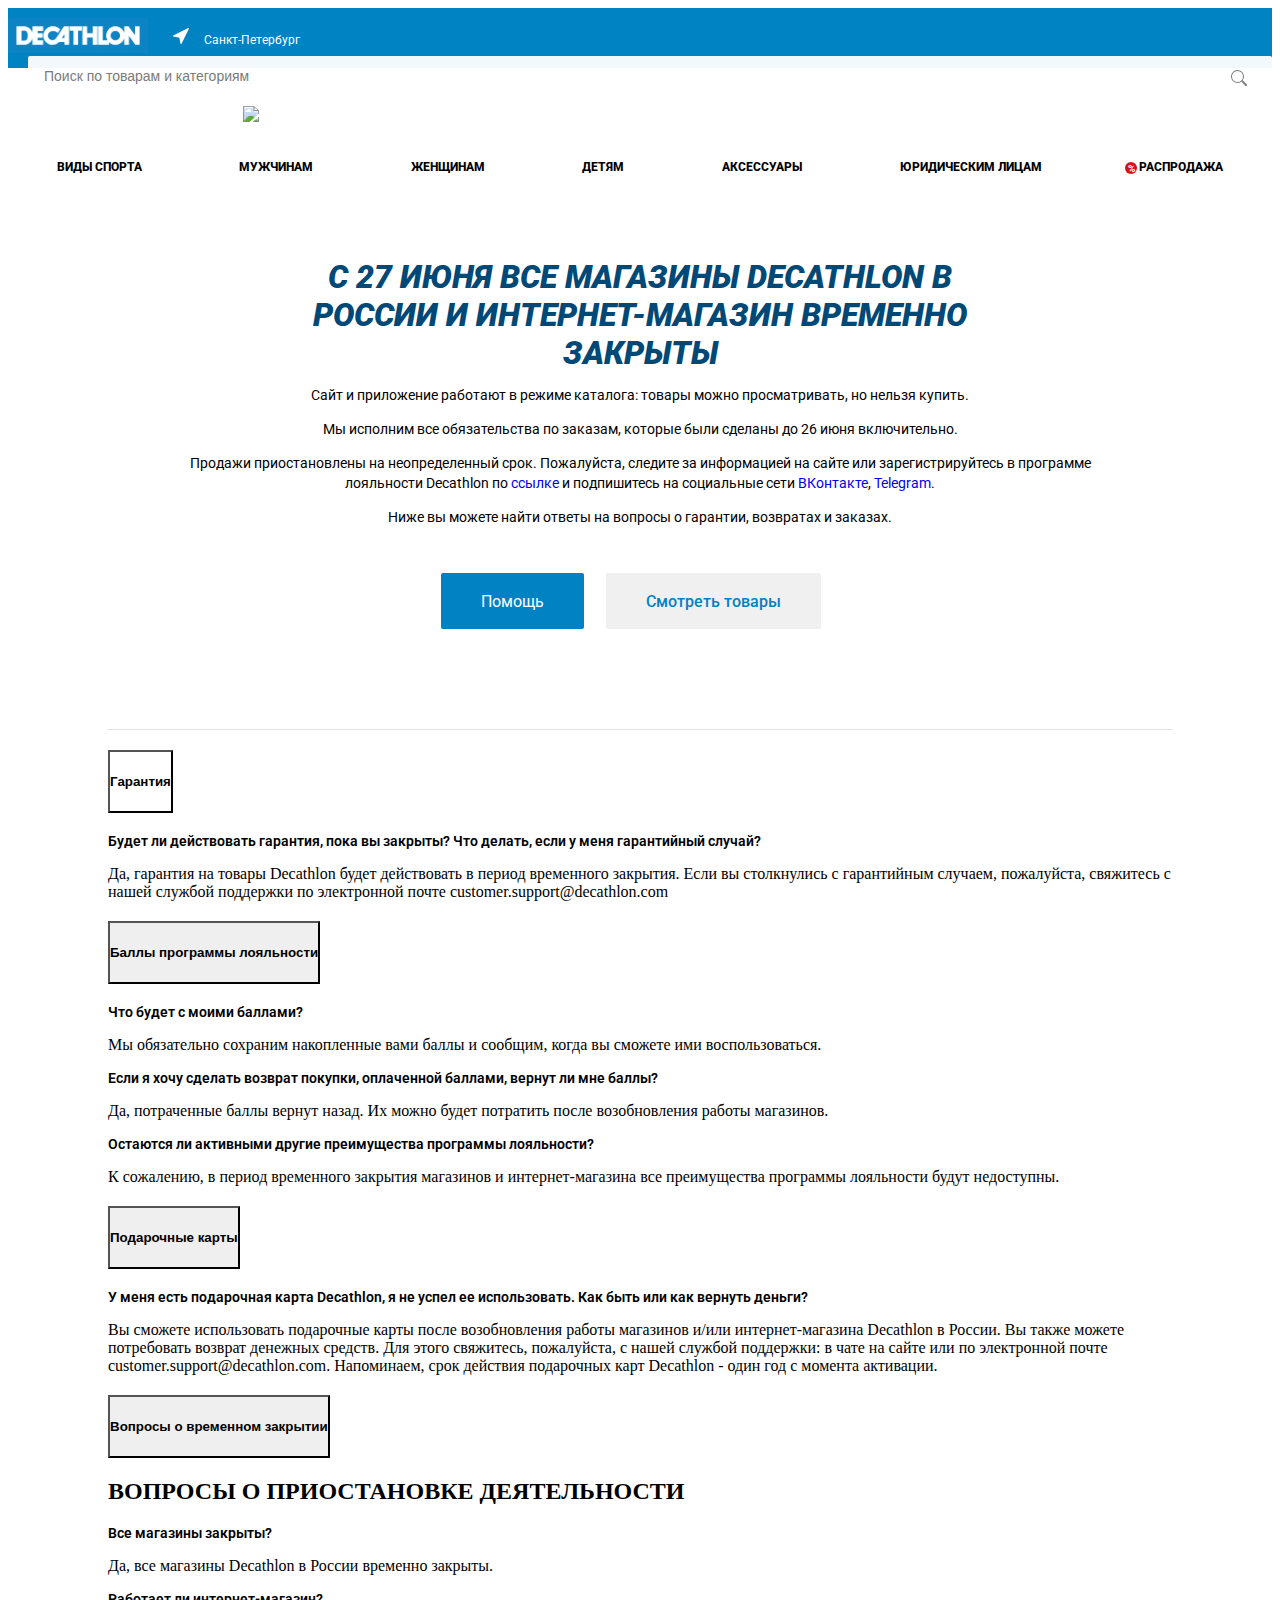
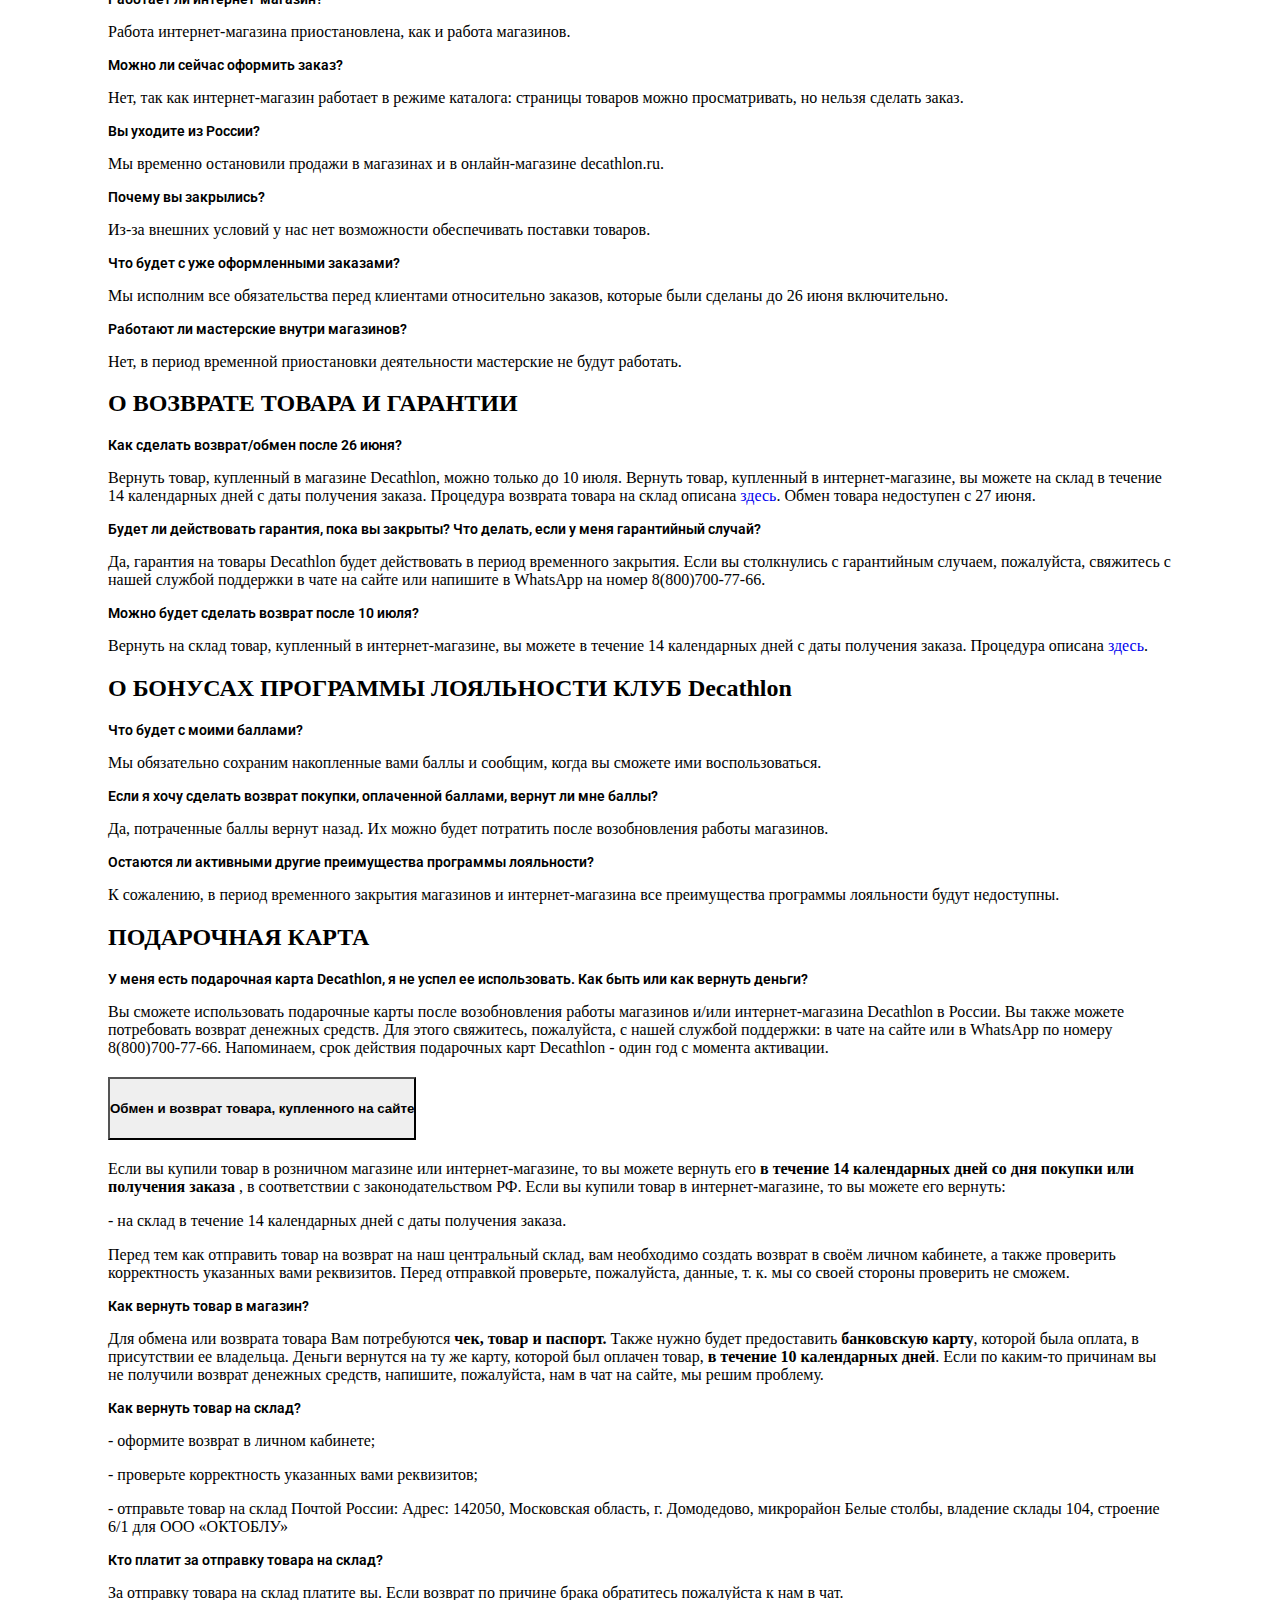
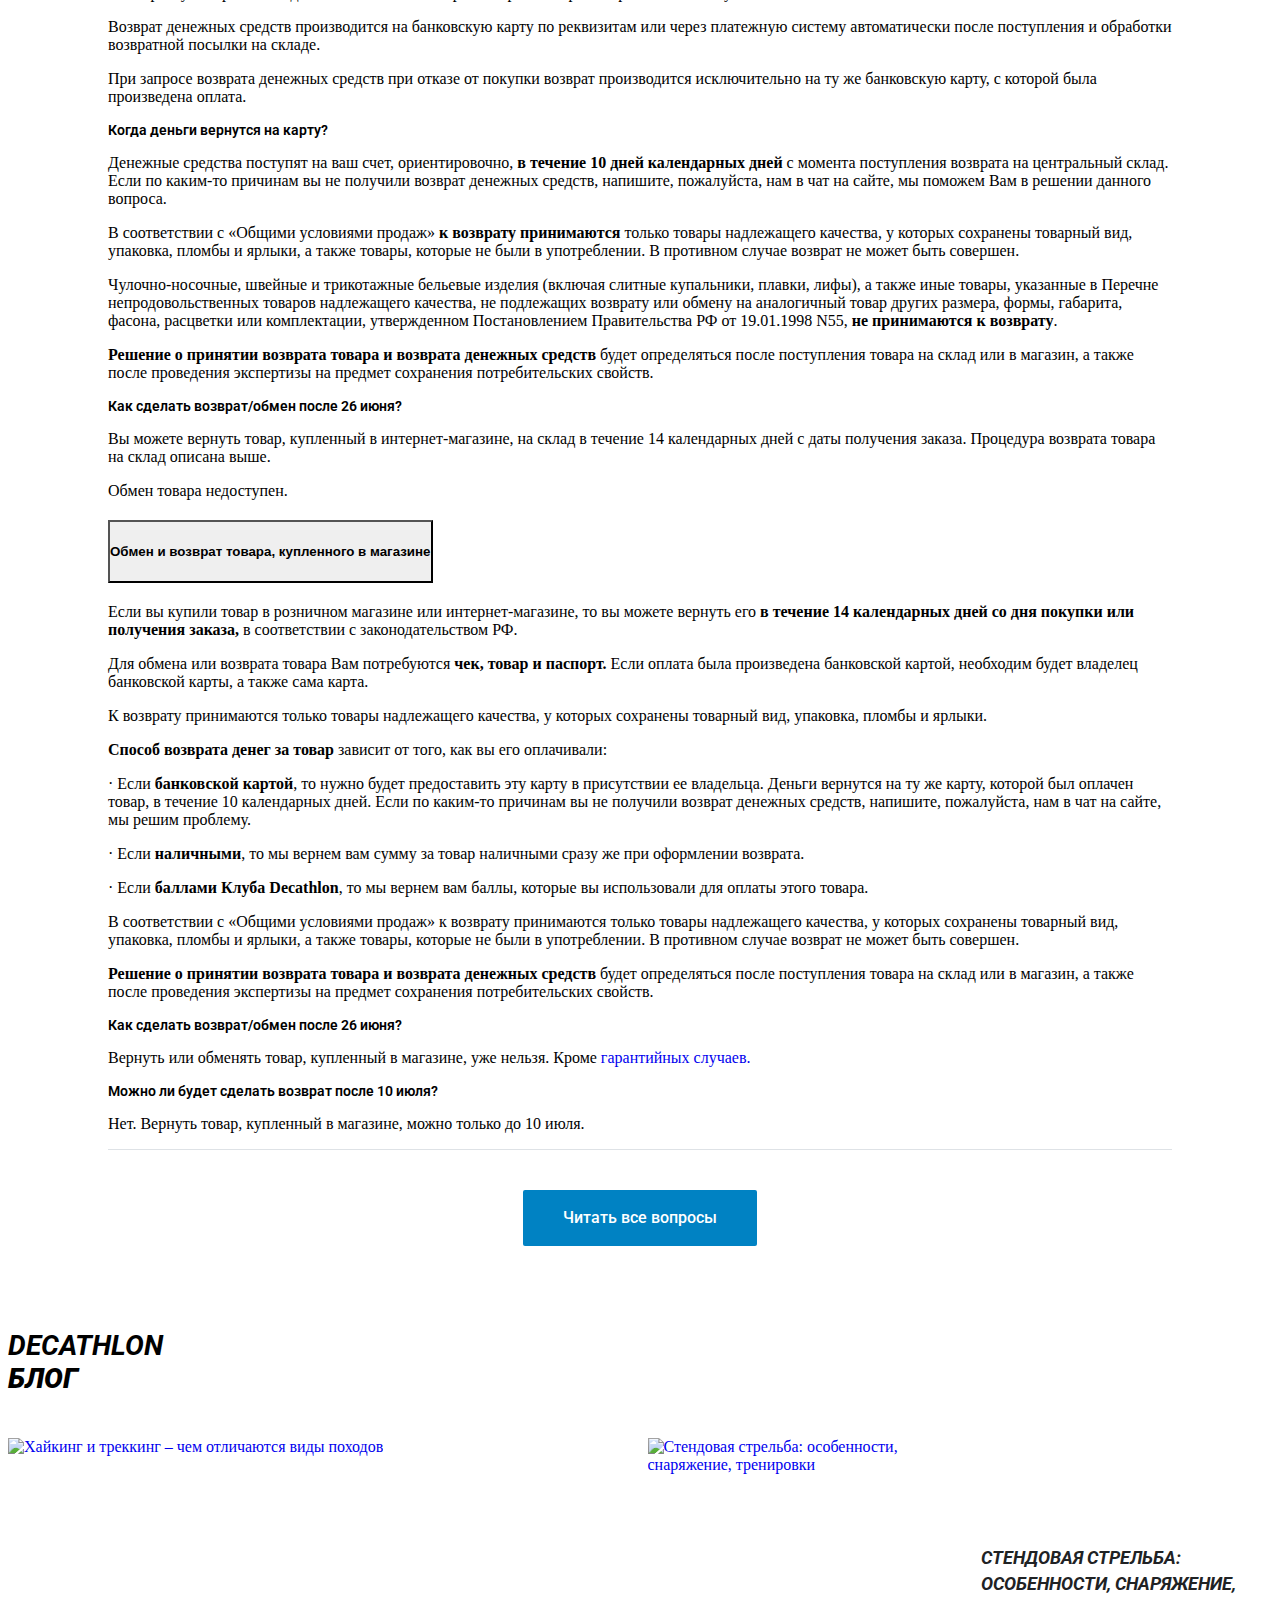
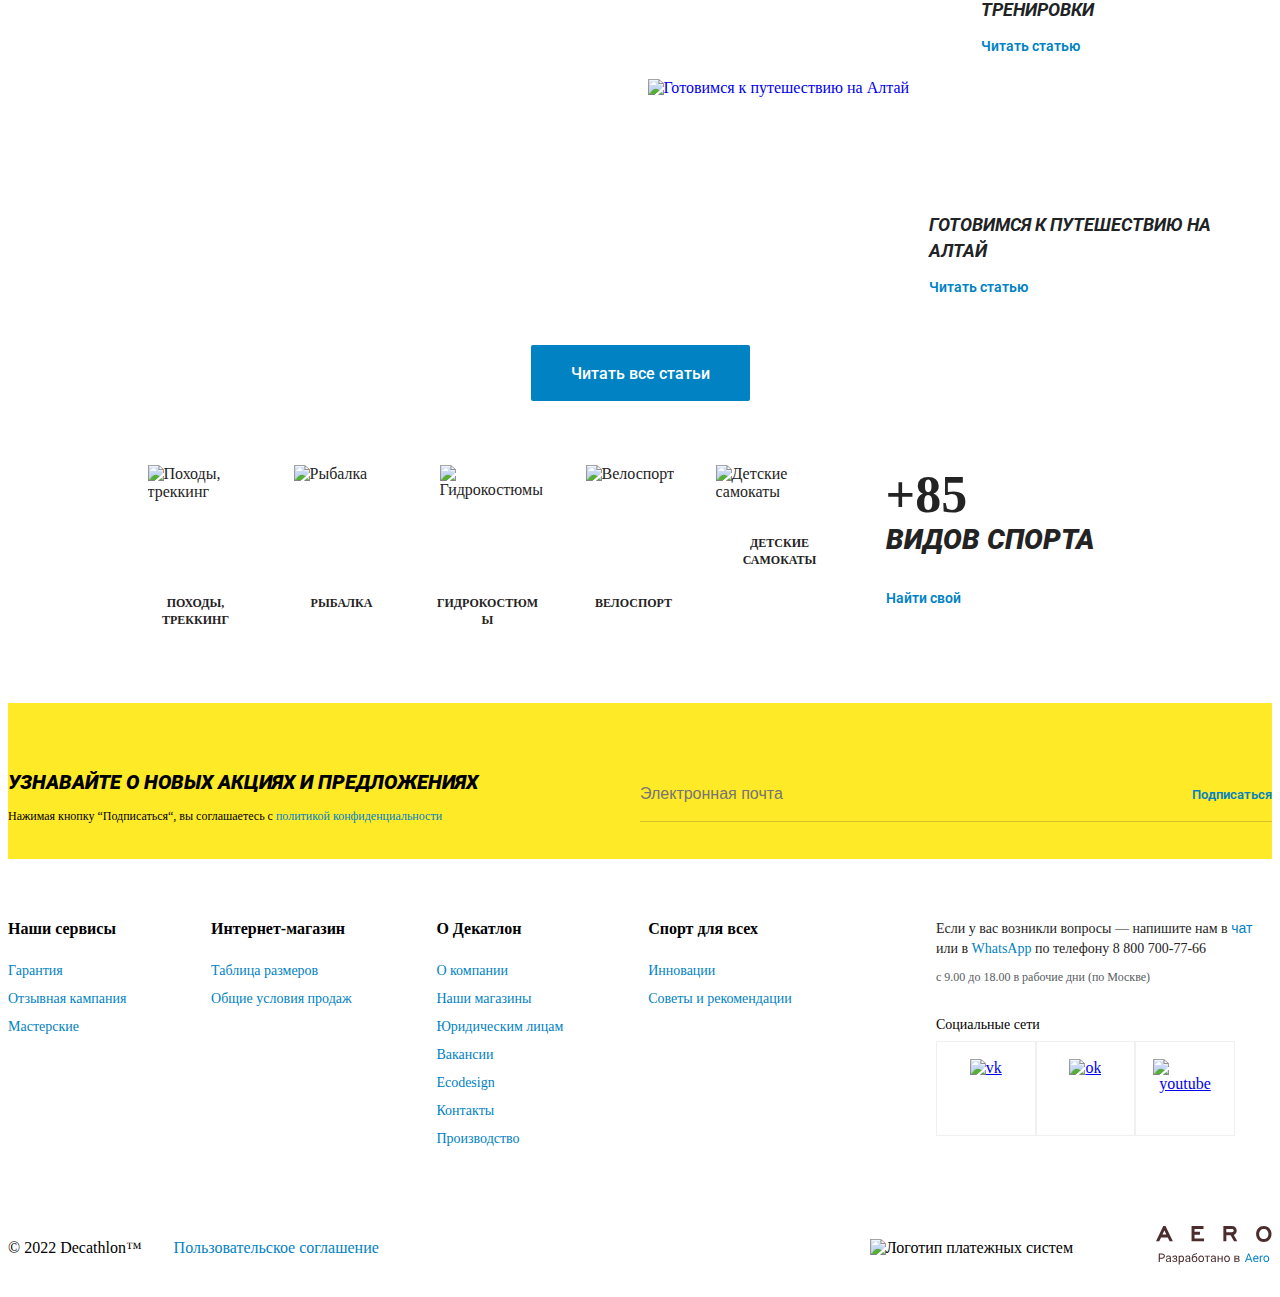
==== commit 950e7502: "test site finish" ====
--- a/index.html
+++ b/index.html
@@ -117,8 +117,10 @@
             <p>Ниже вы можете найти ответы на вопросы о гарантии, возвратах и заказах.</p>
           </span>
           <div>
-            <button type="button" class="btn btn-primary catalog-btn-position">Помощь</button>
-            <button type=" button" class="btn btn-light catalog-btn-position">Смотреть товары</button>
+            <a href="https://www.decathlon.ru/help"><button type="button"
+                class="btn btn-primary catalog-btn-position">Помощь</button></a>
+            <a href="https://www.decathlon.ru/catalog/vidy-sporta"><button type=" button"
+                class="btn btn-light catalog-btn-position">Смотреть товары</button></a>
           </div>
         </div>
         <div class="accordion accordion-flush page-catalog-faq">
@@ -356,7 +358,8 @@
               </div>
             </section>
           </div>
-          <button class="btn btn-primary btn-read-ques">Читать все вопросы</button>
+          <a href="https://www.decathlon.ru/help"><button class="btn btn-primary btn-read-ques">Читать все
+              вопросы</button></a>
         </div>
       </div>
       <div class="container main-page-blog">
@@ -397,7 +400,8 @@
             </div>
           </a>
         </div>
-        <button class="btn btn-primary btn-read-ques">Читать все статьи</button>
+        <a href="https://blog.decathlon.ru/" target="_blank"><button class="btn btn-primary btn-read-ques">Читать все
+            статьи</button></a>
       </div>
       <section class="container sport-categories">
         <div class="categories-position">
--- a/style.css
+++ b/style.css
@@ -170,6 +170,8 @@
   border: none;
   padding: 0 40px;
   cursor: pointer;
+  color: #fff;
+  background-color: #0082c3;
 }
 
 .btn-light {
@@ -193,22 +195,14 @@
   margin-right: 18px;
 }
 
+.page-catalog-faq a {
+  text-decoration: none;
+}
+
 .page-catalog-faq .btn-primary {
   display: flex;
   justify-content: center;
-  text-decoration: none;
-  height: 56px;
-  border-radius: 2px;
-  font-size: 16px;
-  font-family: "Roboto", Helvetica Neue, Arial, sans-serif;
-  text-align: center;
-  border: none;
-  padding: 0 40px;
-  color: #fff;
-  font-weight: 500;
-  width: 300px;
-  margin: 0 5px;
-  border: 0px;
+  background: #0082c3;
 }
 
 .accordion-body-header {
@@ -234,10 +228,14 @@
   border-bottom: 1px solid #dee2e6;
 }
 
+.layout-module a {
+  text-decoration: none;
+}
+
 .layout-module .btn-read-ques {
+  display: block;
   align-items: center;
   margin: 40px auto;
-  text-decoration: none;
   height: 56px;
   border-radius: 2px;
   font-size: 16px;
@@ -250,6 +248,12 @@
   transition: 0.25s ease-in-out;
   color: #fff;
   font-weight: 500;
+  background-color: #0082c3;
+}
+
+.btn-read-ques,
+.btn-primary:hover {
+  background-color: #105372;
 }
 
 .page-catalog-faq {
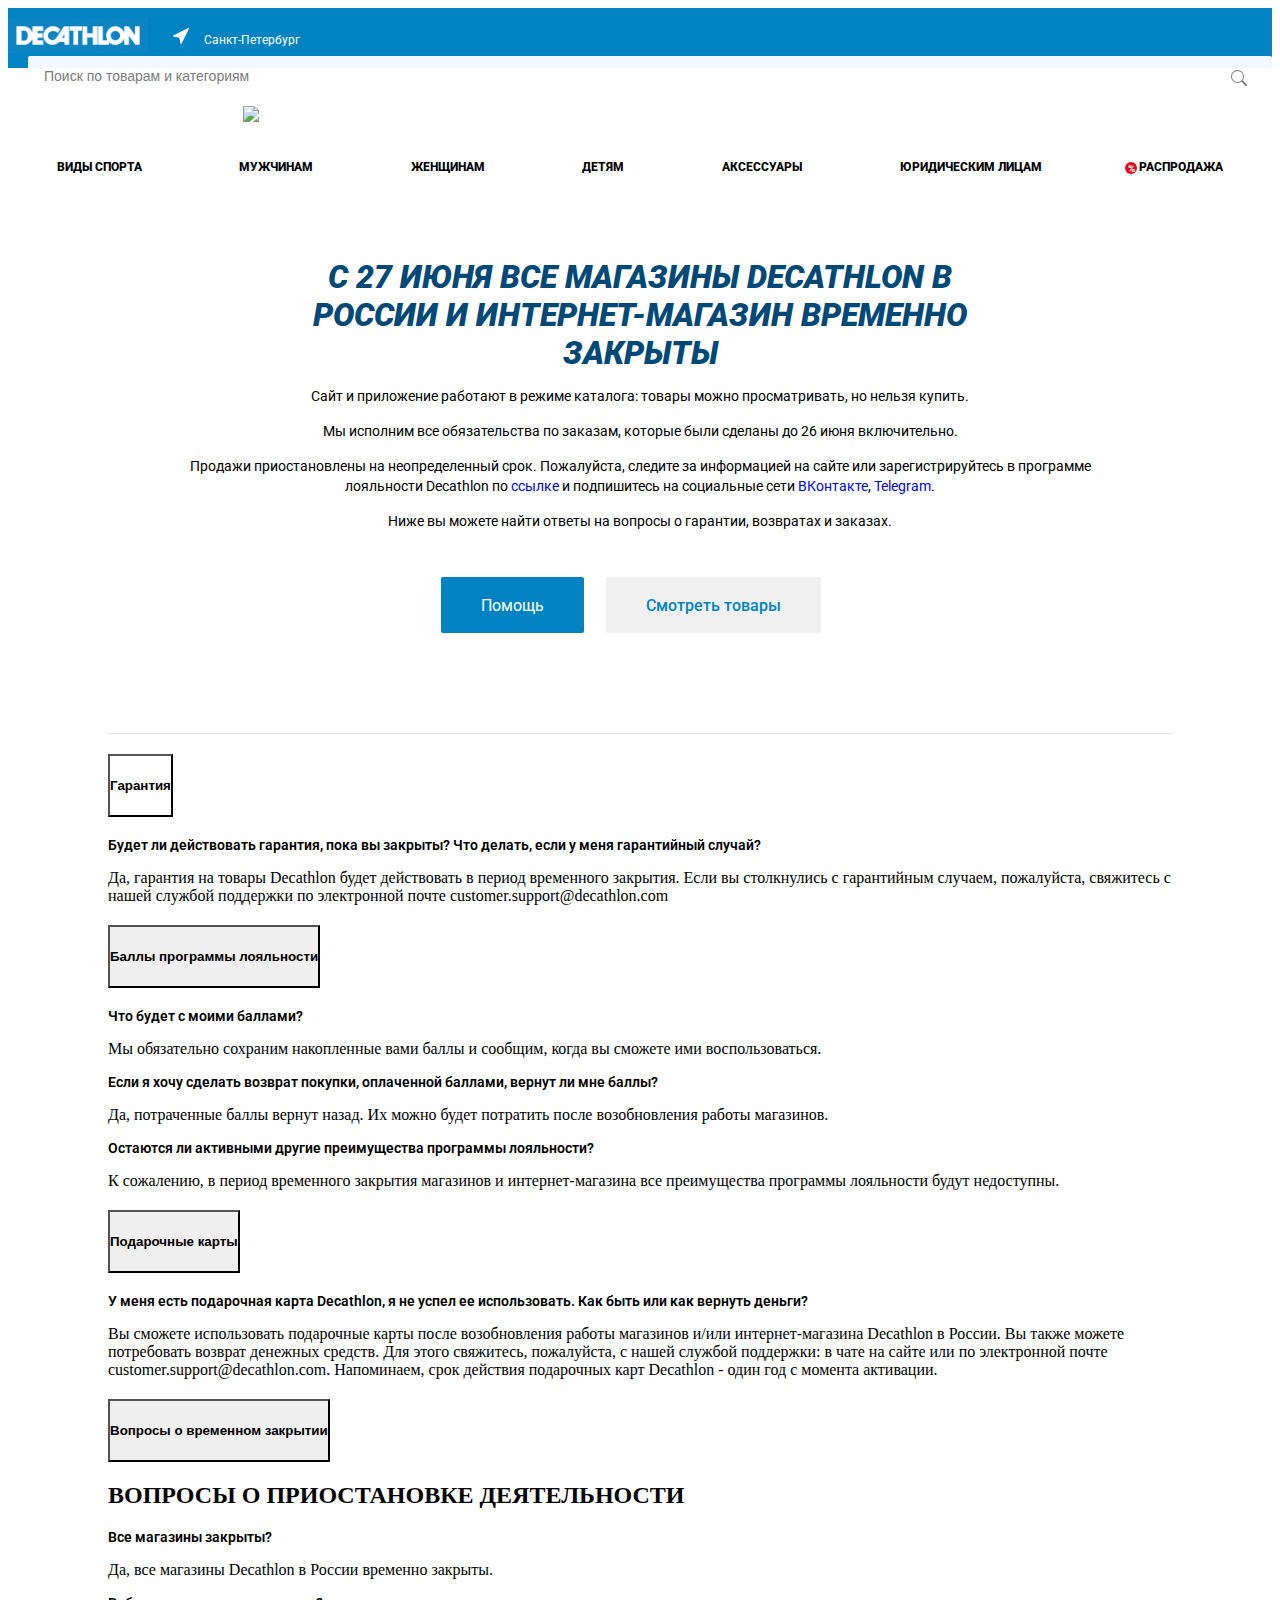
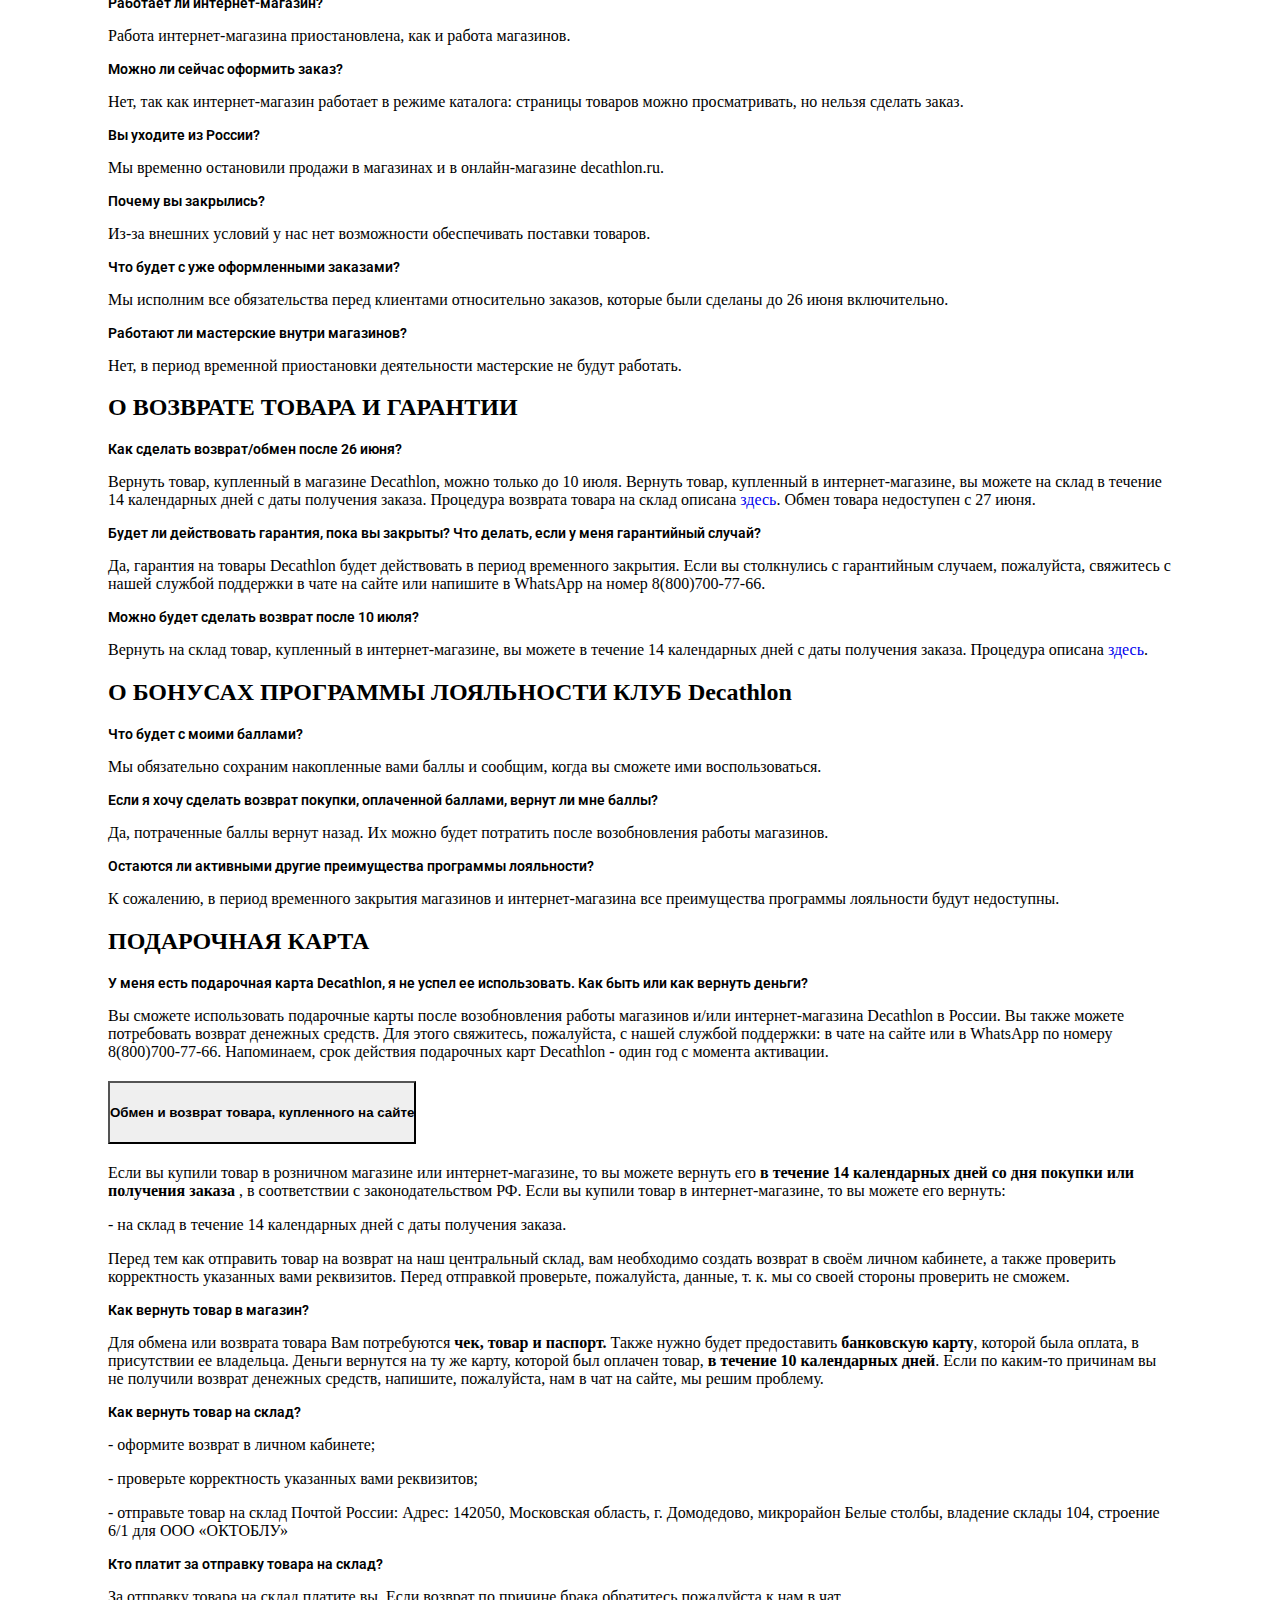
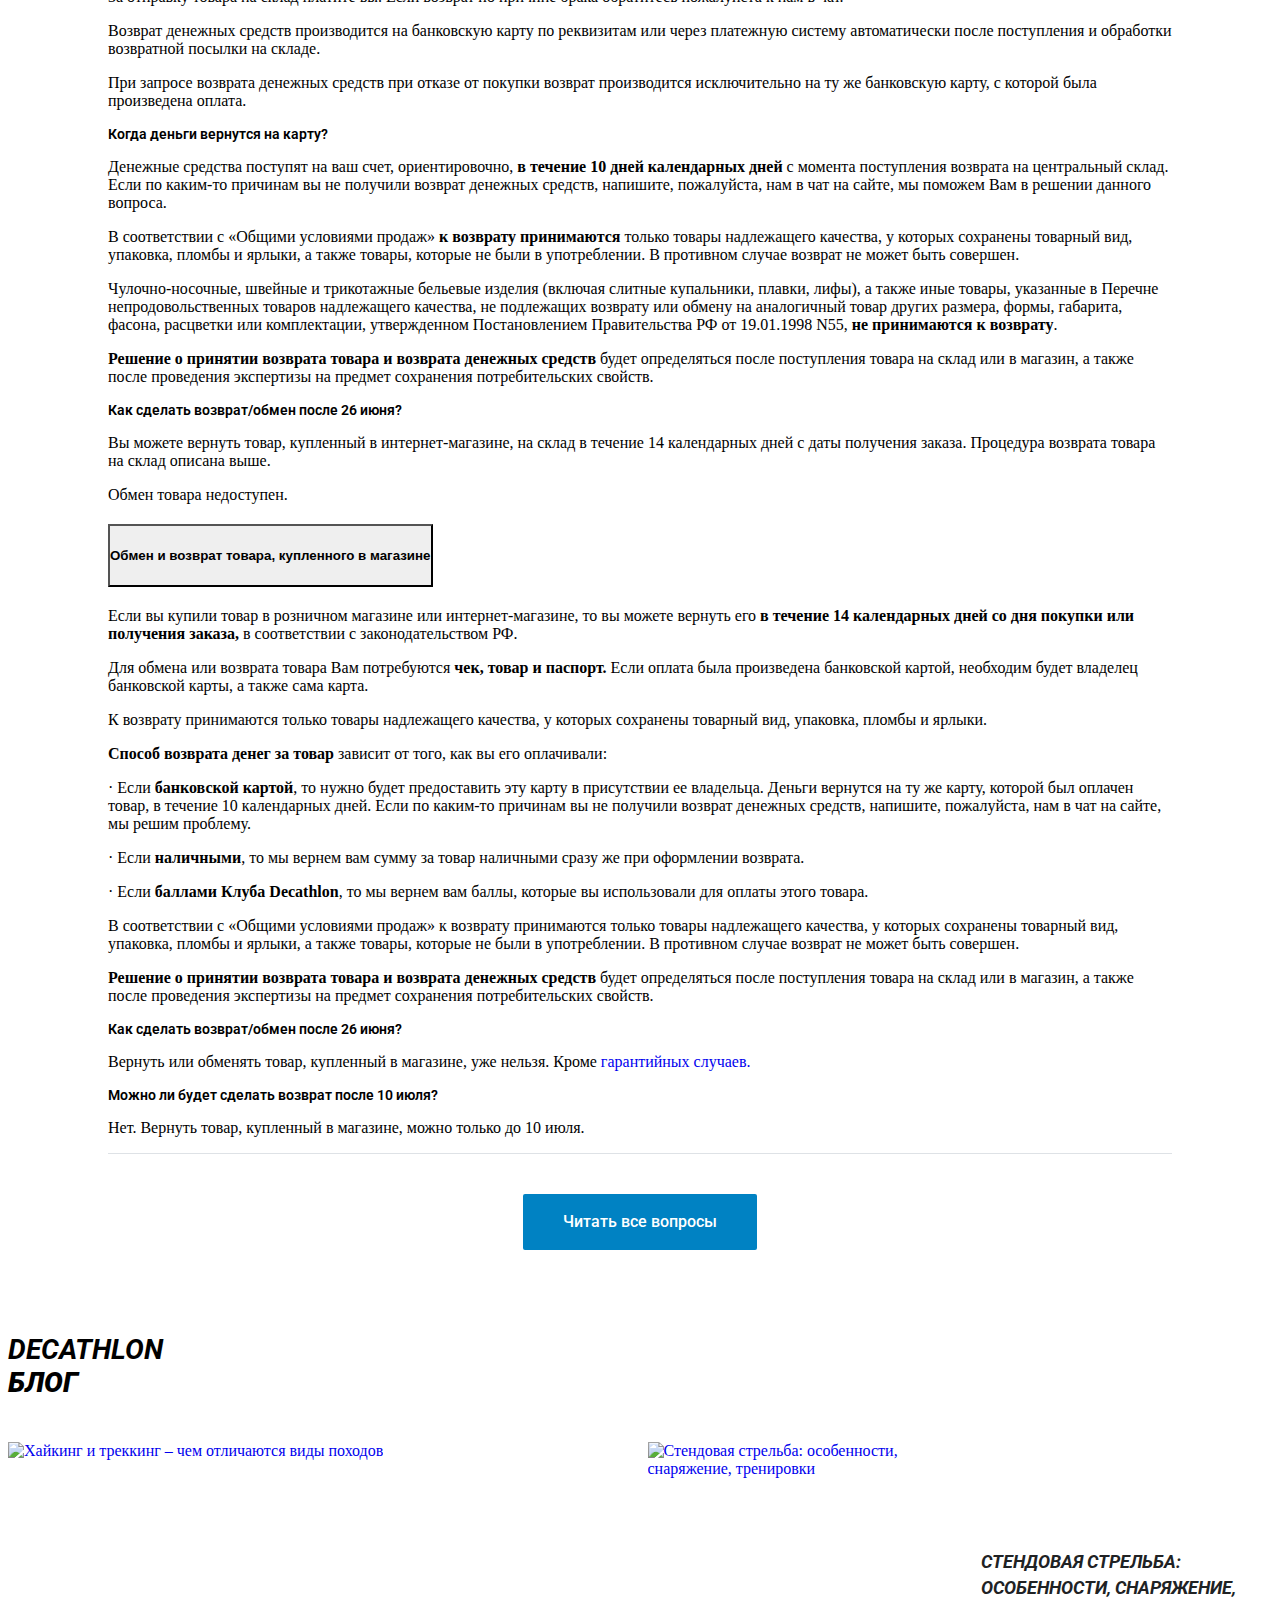
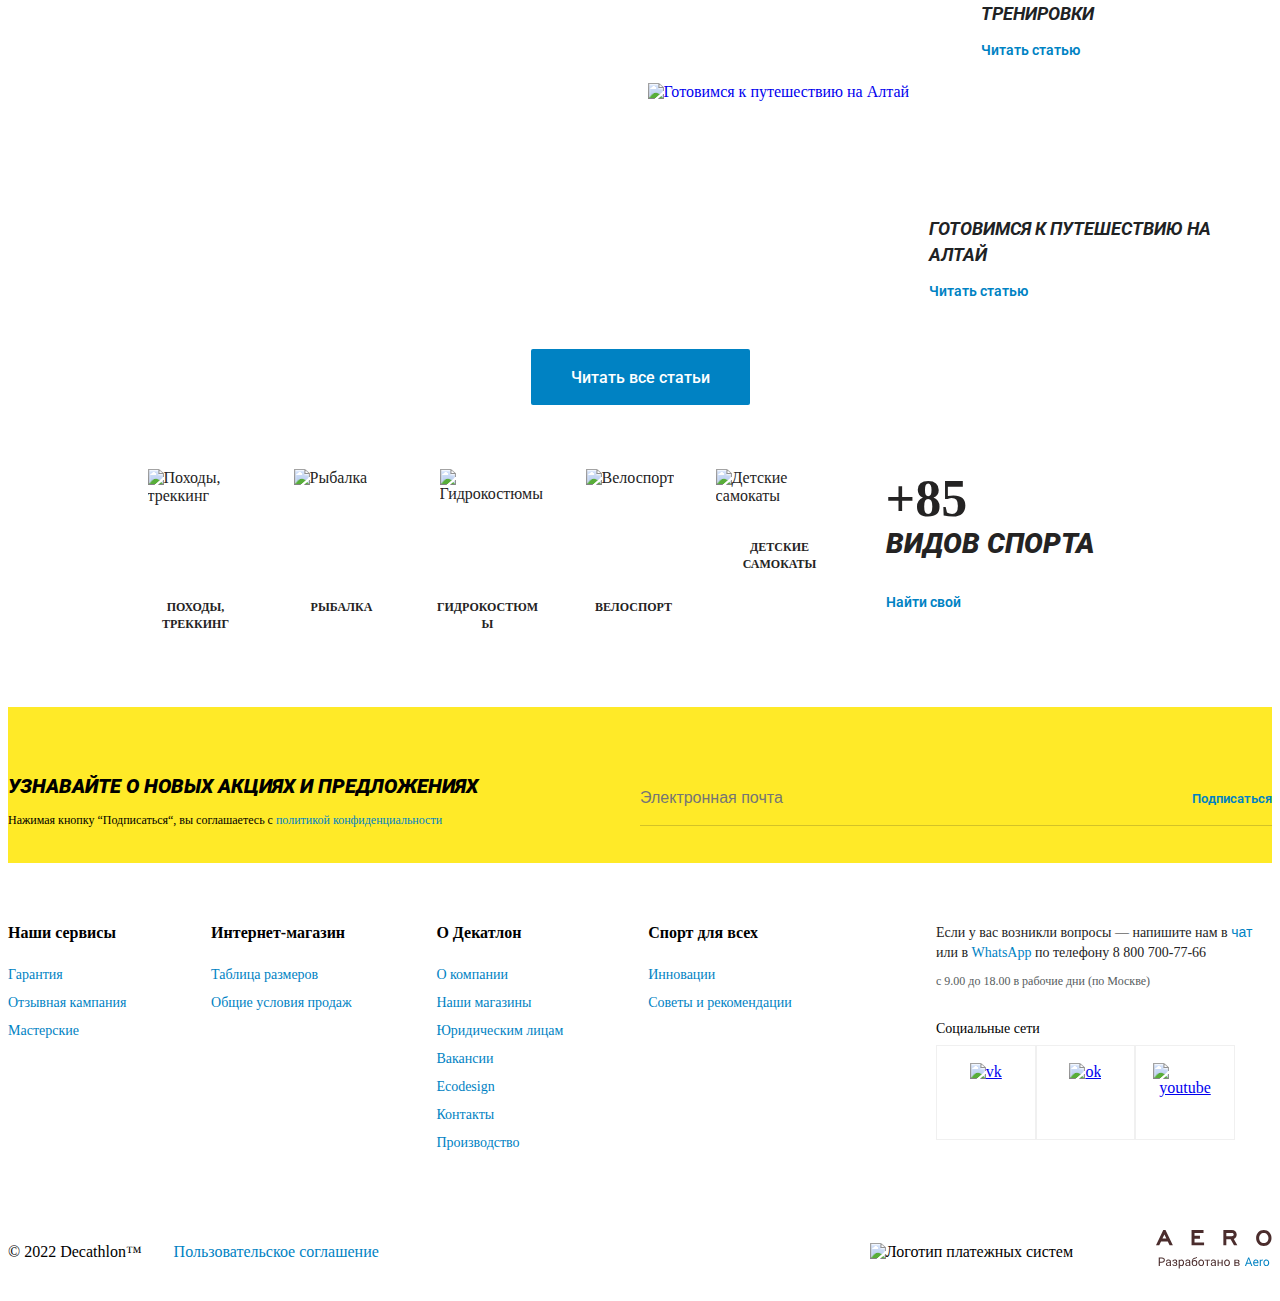
==== commit fefff254: "Update index.html" ====
--- a/index.html
+++ b/index.html
@@ -560,20 +560,20 @@
         <div class="footer-social-media">
           <div class="social-media-item">
             <div class="social-networks">Социальные сети</div>
-            <div class="social-network-content">
-              <div class="social-icon-style"><a href="https://vk.com/decathlon" target="_blank"
+            <ul class="social-network-content">
+              <li class="social-icon-style"><a href="https://vk.com/decathlon" target="_blank"
                   rel="noopener noreferrer"><img
                     src="https://cdn.decathlon.ru/bitrix-backend/local/templates/include/icons/vk.svg" alt="vk"></a>
-              </div>
-              <div class="social-icon-style"><a href="https://ok.ru/group/52069019484331" target="_blank"
+              </li>
+              <li class="social-icon-style"><a href="https://ok.ru/group/52069019484331" target="_blank"
                   rel="noopener noreferrer"><img
                     src="https://cdn.decathlon.ru/bitrix-backend/local/templates/include/icons/ok.svg" alt="ok"></a>
-              </div>
-              <div class="social-icon-style"><a href="https://www.youtube.com/channel/UCUQoRRldX0Nob0EIXGoG6vA/feed"
+              </li>
+              <li class="social-icon-style"><a href="https://www.youtube.com/channel/UCUQoRRldX0Nob0EIXGoG6vA/feed"
                   target="_blank" rel="noopener noreferrer"><img
                     src="https://cdn.decathlon.ru/bitrix-backend/local/templates/include/icons/youtube.svg"
-                    alt="youtube"></a></div>
-            </div>
+                    alt="youtube"></a></li>
+            </ul>
           </div>
         </div>
       </div>
--- a/style.css
+++ b/style.css
@@ -63,8 +63,6 @@
 }
 
 .input-search-form {
-  display: flex;
-  flex-direction: column;
   font-size: 14px;
   width: 100%;
   padding: 12px 70px 12px 16px;
@@ -98,6 +96,10 @@
 
 .main-catalog-item a {
   color: #000000;
+}
+
+.main-catalog-item a:hover {
+  color: #0082c3;
 }
 
 .sale-mark-catalog {
@@ -135,6 +137,7 @@
   font-weight: 400;
   font-size: 14px;
   line-height: 1.42;
+  margin-top: 15px;
 }
 .page-catalog-title {
   color: #004876;
@@ -298,7 +301,7 @@
 
 .blog-info-img-big img {
   width: 100%;
-  height: 470px;
+  height: 467px;
   object-fit: cover;
 }
 
@@ -428,17 +431,6 @@
   word-wrap: break-word;
 }
 
-.categories-block {
-  display: block;
-  overflow: hidden;
-  outline: none;
-  padding: 24px 0;
-  box-sizing: border-box;
-  border-radius: 2px;
-  color: #242323;
-  text-decoration: none;
-}
-
 .block-position {
   padding-left: 24px;
   width: 269px !important;
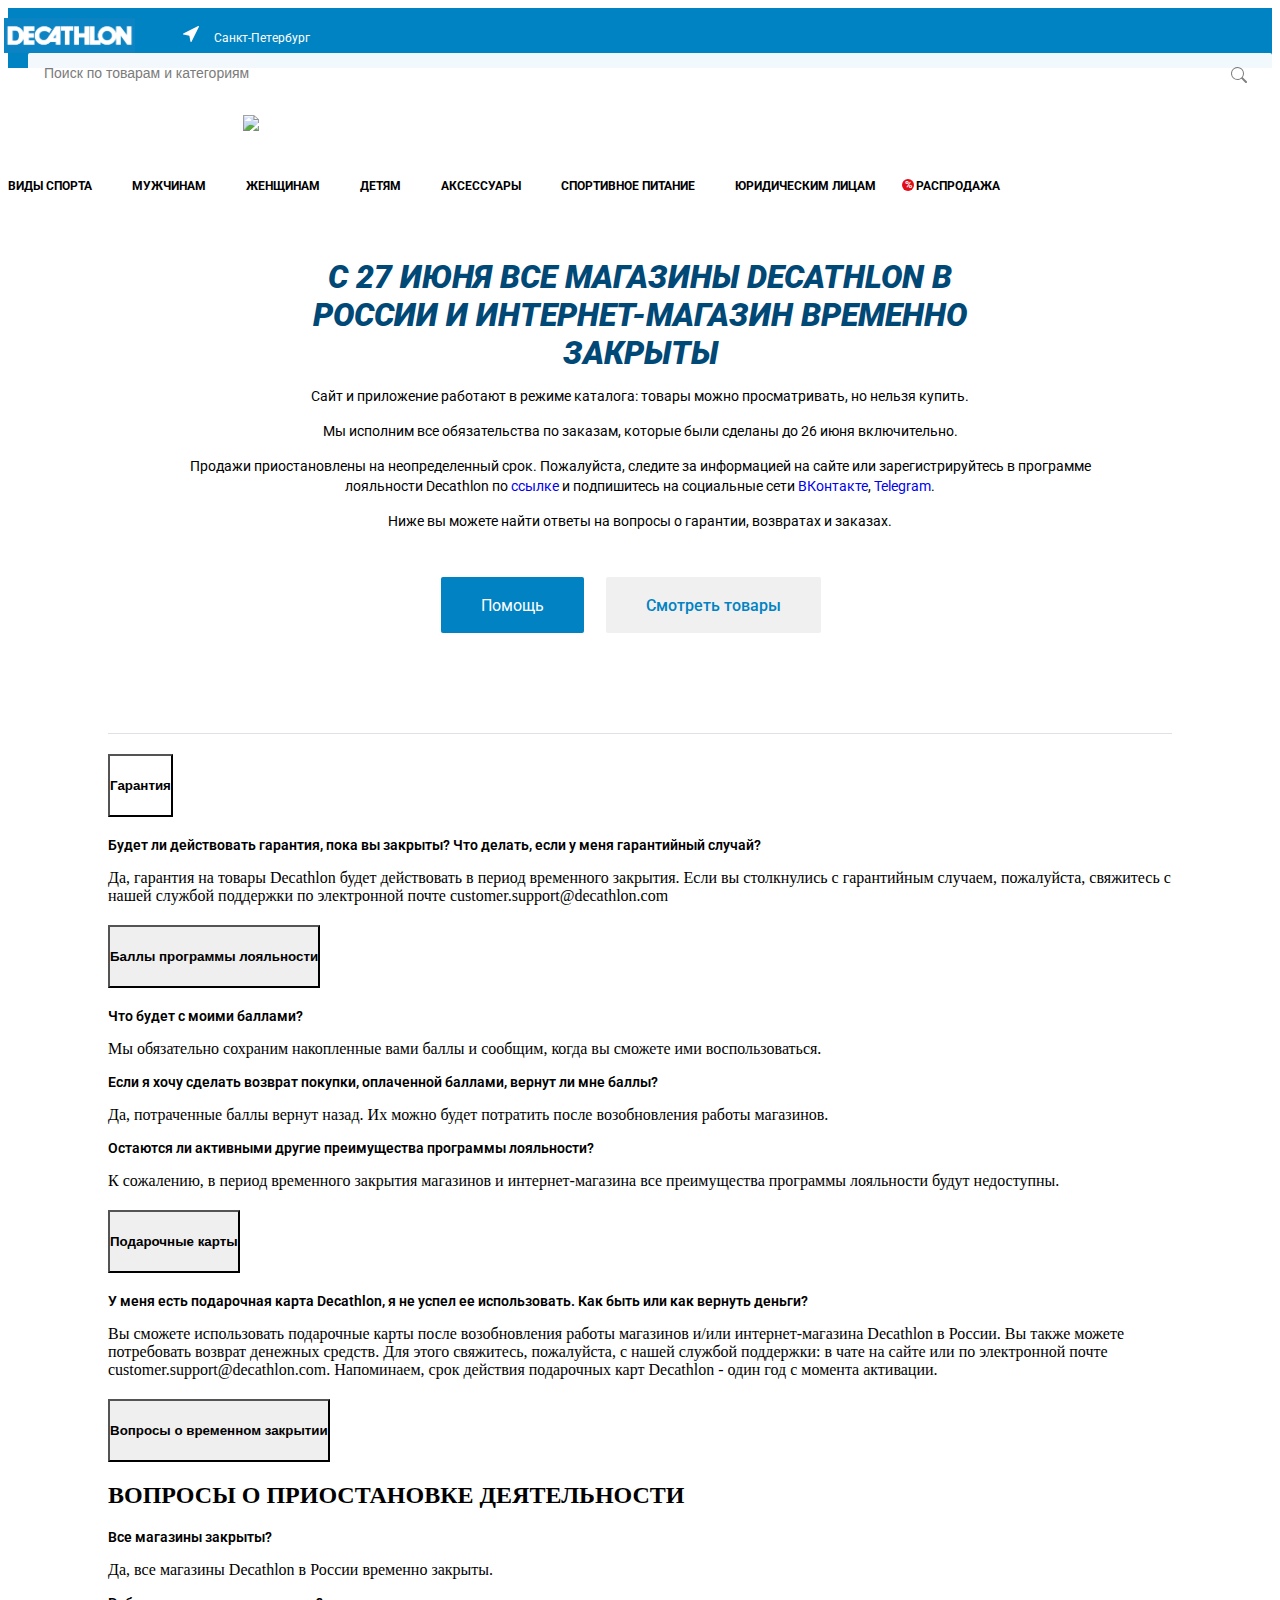
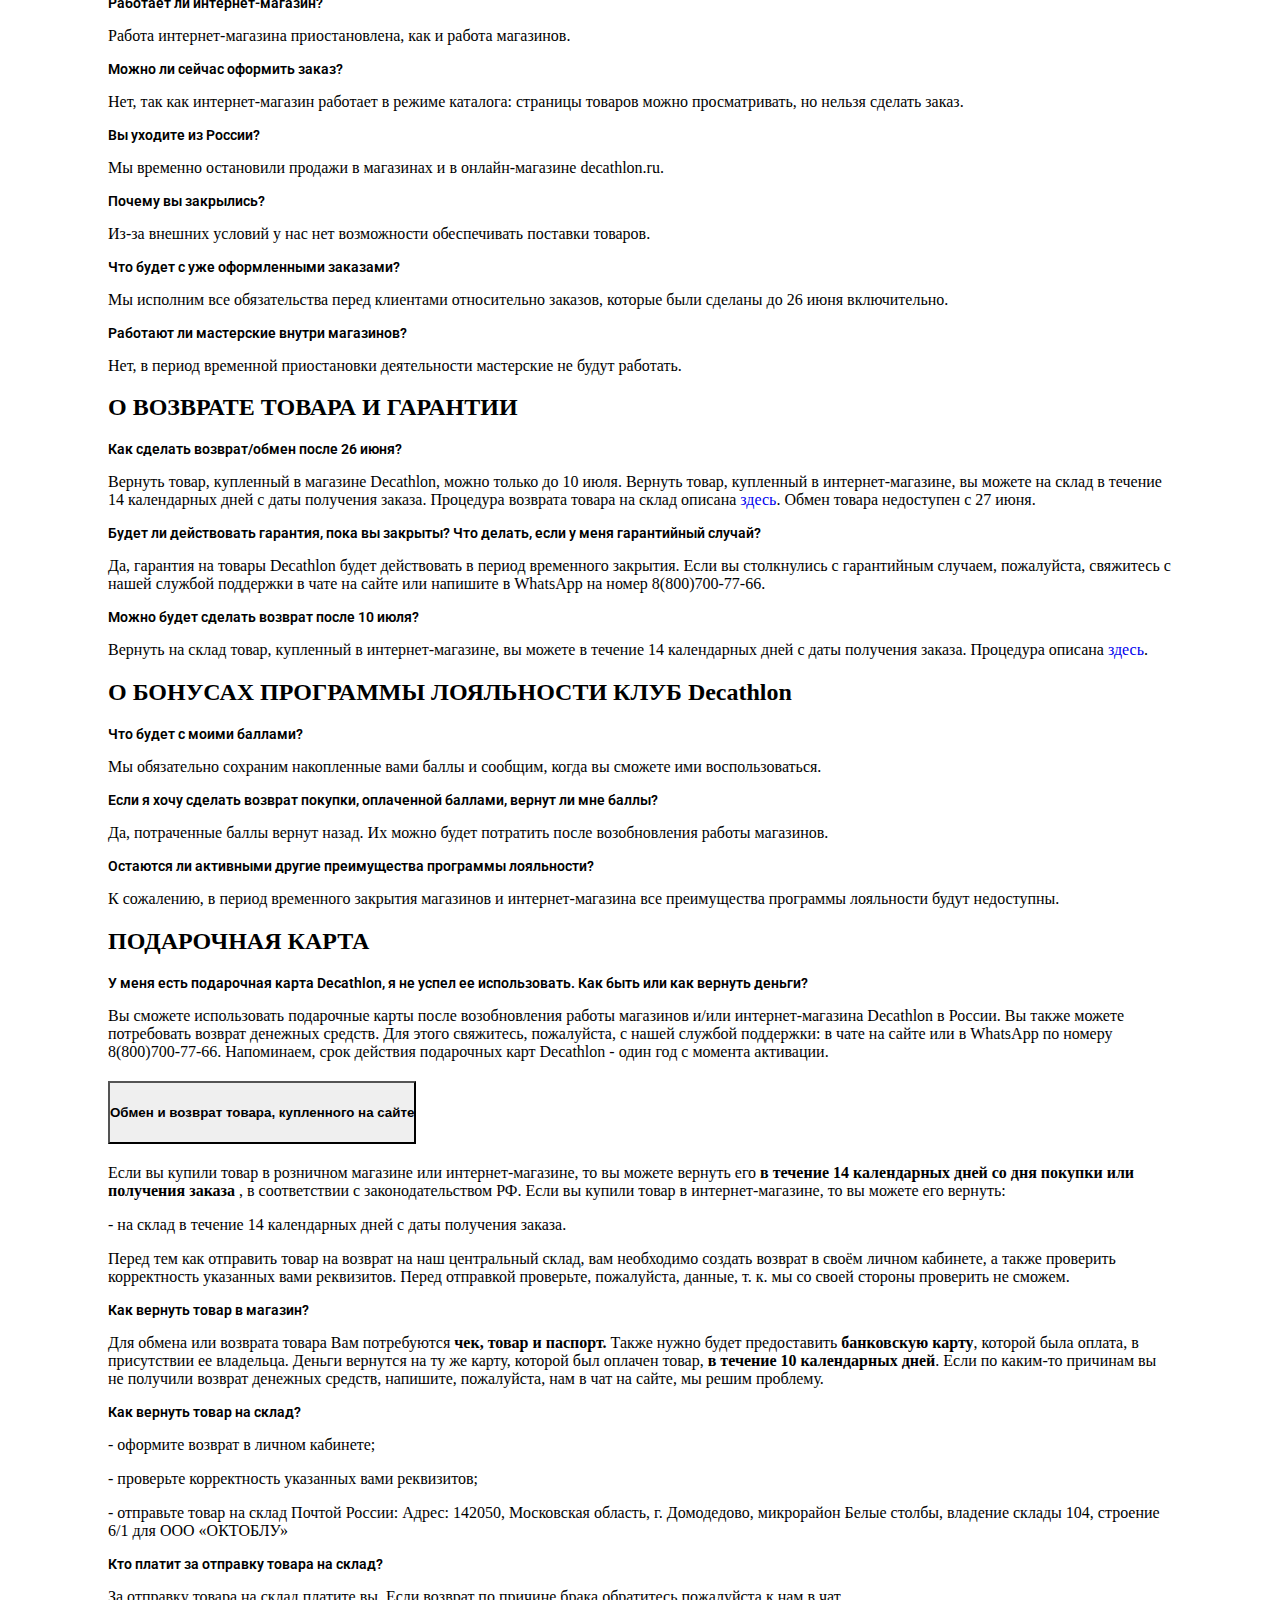
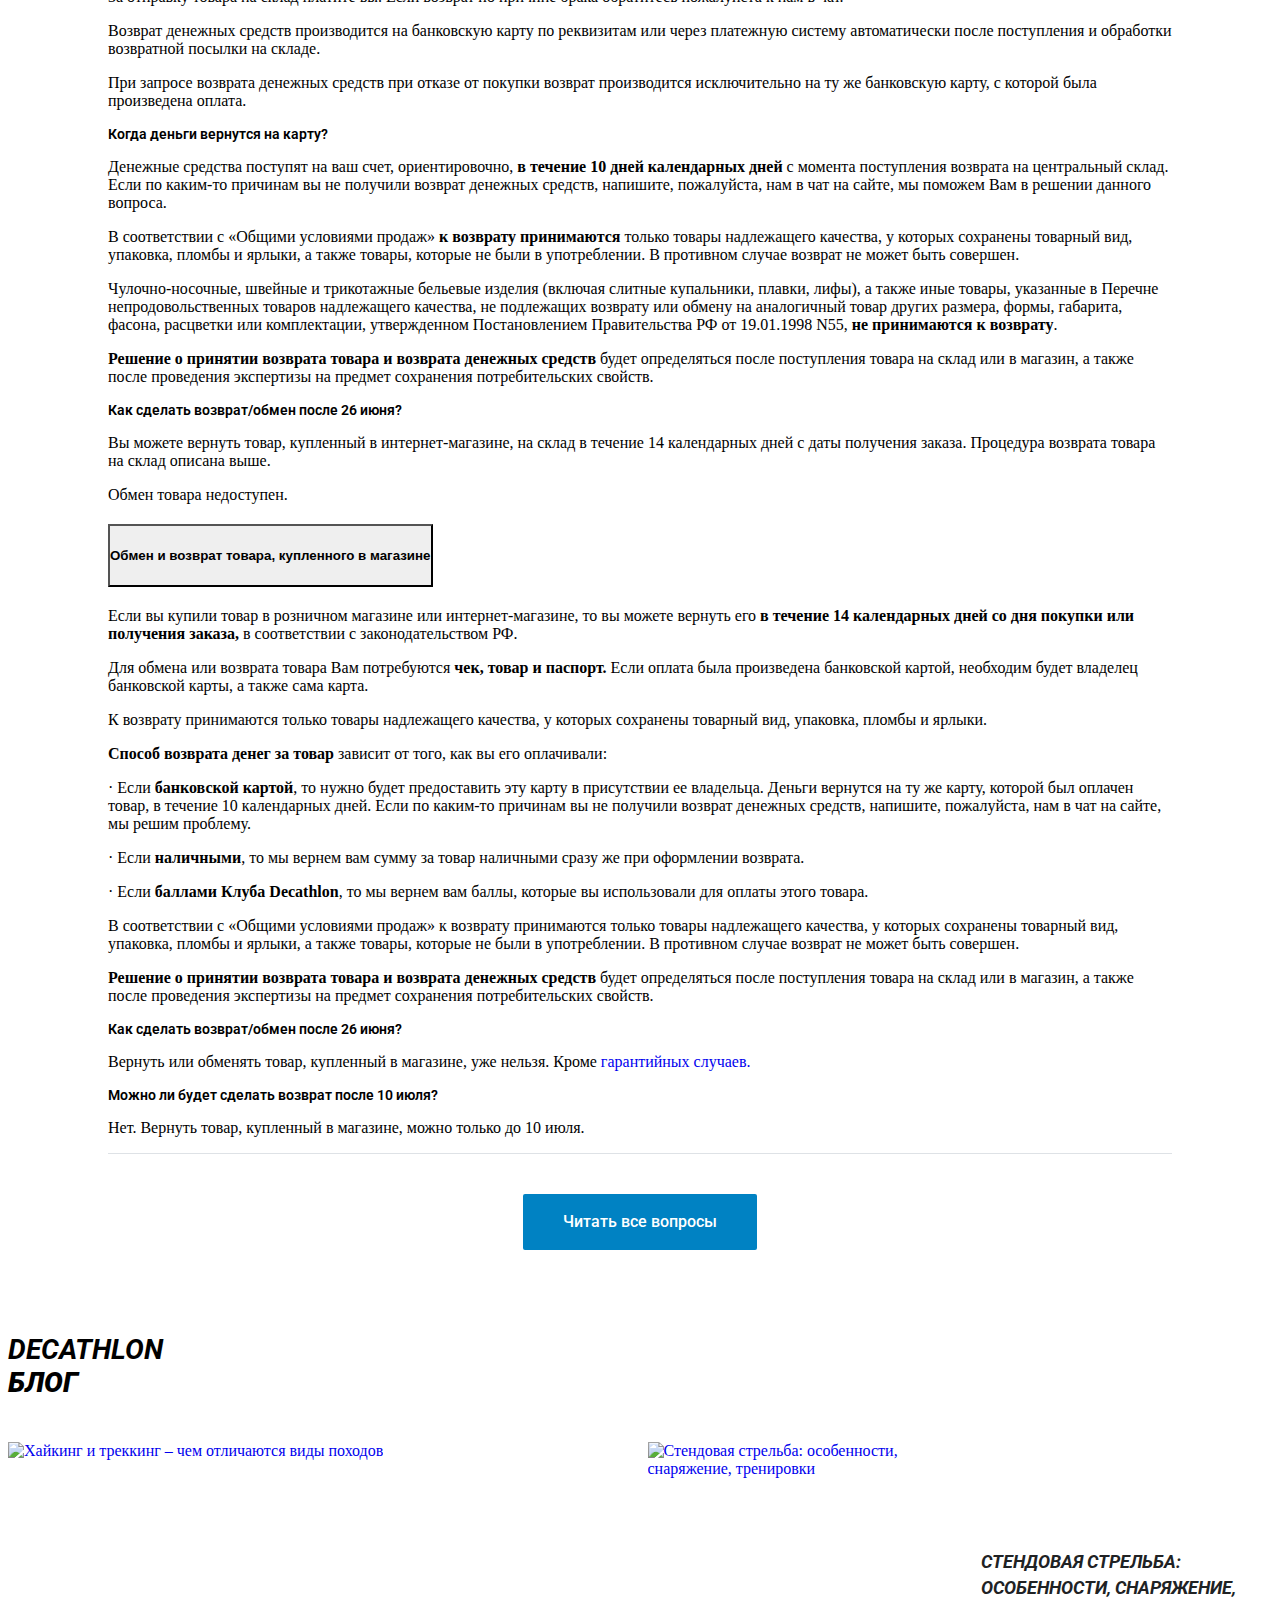
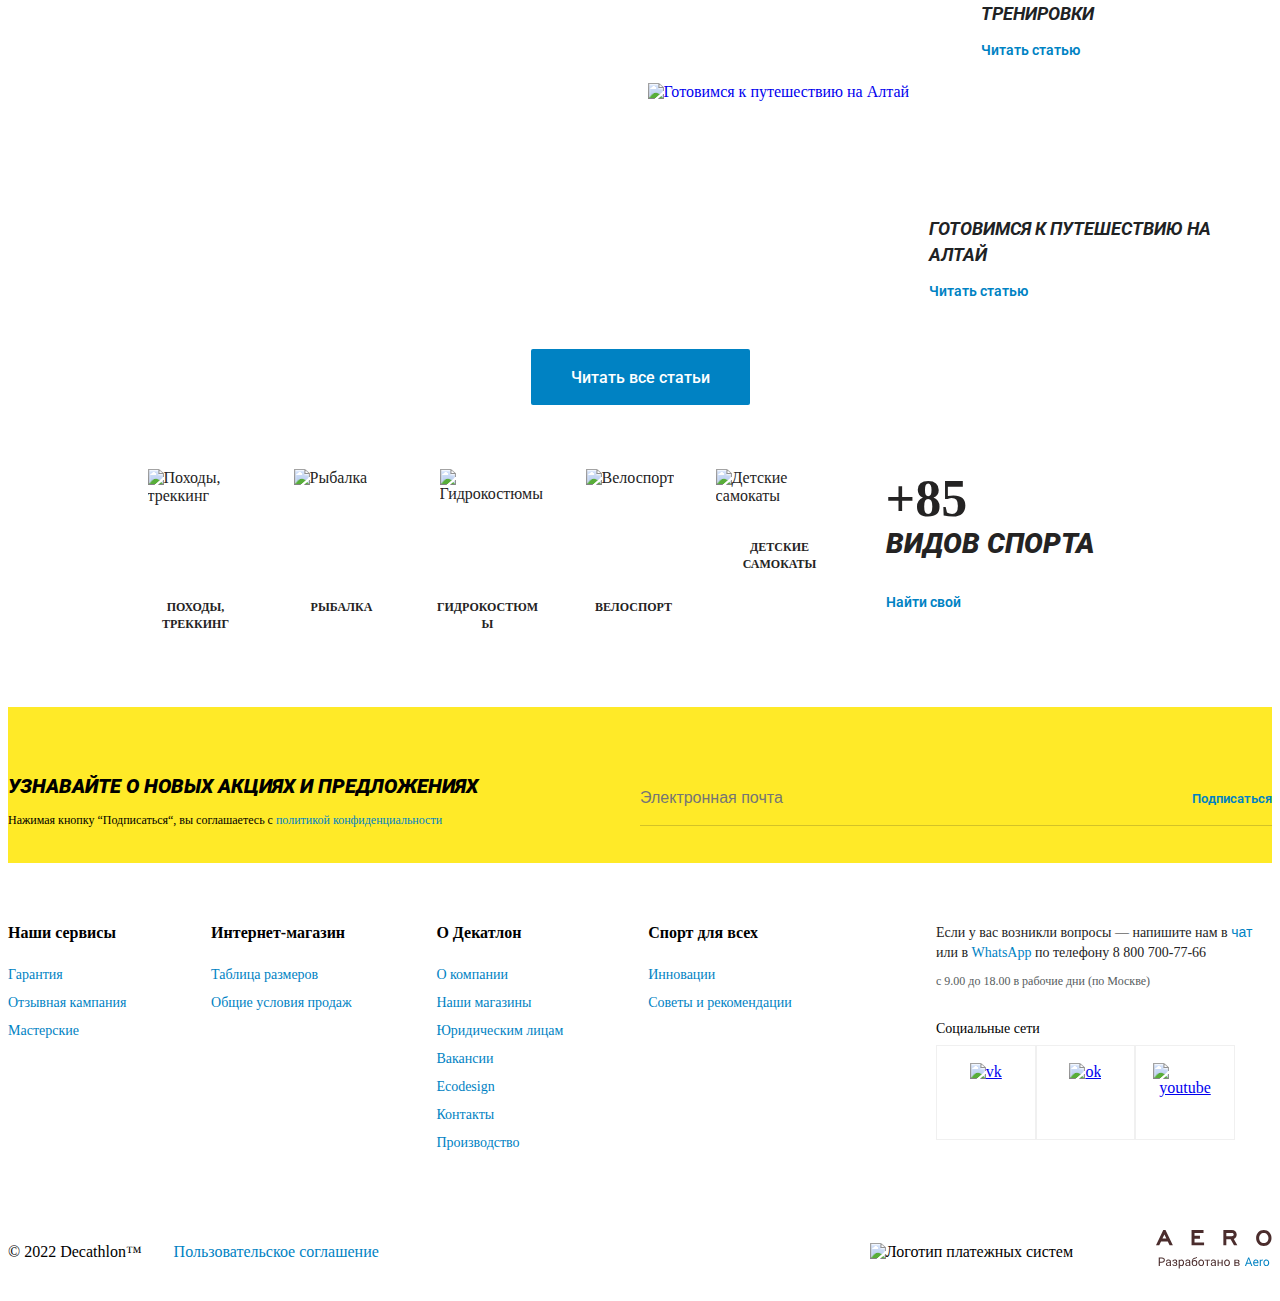
==== commit 6b442b2a: "update index, style" ====
--- a/index.html
+++ b/index.html
@@ -16,13 +16,15 @@
 
 <body>
   <header class="container-fluid">
-    <div class="container text-center">
+    <div class="container">
       <div class="row main-header-size">
         <div class="col-3">
           <div class="main-header-info">
             <div class="main-logo">
-              <img src="img/1200px-Decathlon_Logo.svg.png" width="100%" height="35px" alt="лого">
-
+              <div class="main-logo-position">
+                <img class="main-logo-size" src="img/1200px-Decathlon_Logo.svg.png" width="131px" height="35px"
+                  alt="лого">
+              </div>
             </div>
             <div class="main-geo">
               <a href="#">
@@ -49,16 +51,19 @@
             </form>
           </div>
         </div>
-        <div class="col-4">
-          <div class="main-links">
-            <div class="main-links-item main-links-size">
-              <a href="#">
+
+        <div class="col-4 main-links">
+          <ul class="main-links-list main-links-size">
+            <li class="main-links-item">
+              <a href="https://www.decathlon.ru/help">
                 <img class="icon-size"
                   src="https://cdn.decathlon.ru/bitrix-backend/local/templates/include/icons/help_logo.svg "
                   alt="Помощь">
                 <span class="header-link-item">Помощь</span>
               </a>
-              <a href="#">
+            </li>
+            <li class="main-links-item">
+              <a href="https://www.decathlon.ru/shops">
                 <svg class="icon-size" width="16" height="14" viewBox="0 0 16 14" fill="none" color="#fff"
                   xmlns="http://www.w3.org/2000/svg">
                   <path
@@ -70,7 +75,9 @@
                   fill="currentColor"></path>
                 <span class="header-link-item">Магазины</span>
               </a>
-              <a href=" #">
+            </li>
+            <li class="main-links-item">
+              <a href="https://login.decathlon.net/?client_id=701584a6-d0c1-464c-b2cb-f632f83a740e">
                 <svg class="icon-size" width="16" height="16" viewBox="0 0 14 16" fill="none" color="#fff"
                   xmlns="http://www.w3.org/2000/svg">
                   <path
@@ -82,21 +89,29 @@
                 </svg>
                 <span class="header-link-item">Войти</span>
               </a>
-            </div>
-          </div>
+            </li>
+          </ul>
         </div>
       </div>
     </div>
-    <div class="container main-catalog">
-      <Ul class="col-8 main-catalog-nav">
-        <li class="main-catalog-item"><a href="#">Виды спорта</a></li>
-        <li class="main-catalog-item"><a href="#">Мужчинам</a></li>
-        <li class="main-catalog-item"><a href="#">Женщинам</a></li>
-        <li class="main-catalog-item"><a href="#">Детям</a></li>
-        <li class="main-catalog-item"><a href="#">Аксессуары</a></li>
-        <li class="main-catalog-item"><a href="#">Юридическим лицам</a></li>
-        <li class="main-catalog-item sale"><span class="sale-mark-catalog">%</span><a href="#">Распродажа</a></li>
-      </Ul>
+    <div class="header-catalog">
+      <div class="container">
+        <nav class="main-catalog">
+          <ul class="main-catalog-nav">
+            <li class="main-catalog-item"><a href="https://www.decathlon.ru/catalog/vidy-sporta">Виды спорта</a></li>
+            <li class="main-catalog-item"><a href="https://www.decathlon.ru/catalog/muzhchinam">Мужчинам</a></li>
+            <li class="main-catalog-item"><a href="https://www.decathlon.ru/catalog/zhenshchinam">Женщинам</a></li>
+            <li class="main-catalog-item"><a href="https://www.decathlon.ru/catalog/detyam">Детям</a></li>
+            <li class="main-catalog-item"><a href="https://www.decathlon.ru/catalog/aksessuary">Аксессуары</a></li>
+            <li class="main-catalog-item"><a href="https://www.decathlon.ru/catalog/sportivnoe-pitanie">Спортивное
+                питание</a></li>
+            <li class="main-catalog-item"><a href="https://www.decathlon.ru/for-legal-entities">Юридическим лицам</a>
+            </li>
+            <li class="main-catalog-item sale"><span class="sale-mark-catalog">%</span><a
+                href="https://www.decathlon.ru/catalog/sale">Распродажа</a></li>
+          </ul>
+        </nav>
+      </div>
     </div>
   </header>
 
@@ -362,7 +377,7 @@
               вопросы</button></a>
         </div>
       </div>
-      <div class="container main-page-blog">
+      <section class="container main-page-blog">
         <h2 class="page-blog-title">DECATHLON<span class="blog-weght-span">БЛОГ</span></h2>
         <div class="grid-wrapper">
           <a class="blog-item-big blog-item-none"
@@ -402,7 +417,7 @@
         </div>
         <a href="https://blog.decathlon.ru/" target="_blank"><button class="btn btn-primary btn-read-ques">Читать все
             статьи</button></a>
-      </div>
+      </section>
       <section class="container sport-categories">
         <div class="categories-position">
           <div class="category-row">
@@ -465,7 +480,7 @@
     </div>
   </main>
 
-  <div class="promo">
+  <section class="promo">
     <div class="container">
       <div class="promo-container">
         <div class="promo-block">
@@ -488,7 +503,7 @@
         </div>
       </div>
     </div>
-  </div>
+  </section>
 
   <footer class="container footer-root">
     <div class="footer-main-menu">
@@ -611,12 +626,9 @@
       </div>
     </div>
   </footer>
-
-
   <script src="https://cdn.jsdelivr.net/npm/bootstrap@5.2.3/dist/js/bootstrap.bundle.min.js"
     integrity="sha384-kenU1KFdBIe4zVF0s0G1M5b4hcpxyD9F7jL+jjXkk+Q2h455rYXK/7HAuoJl+0I4" crossorigin="anonymous">
   </script>
 </body>
 
-
 </html>--- a/style.css
+++ b/style.css
@@ -13,6 +13,10 @@
   padding-right: 0;
 }
 
+.header-catalog {
+  width: 100%;
+}
+
 .main-geo-logo {
   margin-right: 12px;
 }
@@ -22,7 +26,24 @@
 }
 
 .main-logo {
-  margin-right: 25px;
+  display: flex;
+  margin-right: 44px;
+  min-width: 131px;
+}
+
+.main-logo-position {
+  display: flex;
+  align-items: flex-end;
+}
+
+.main-logo-size {
+  object-fit: cover;
+  margin-left: -4px;
+}
+
+.main-links-item {
+  text-decoration: none;
+  list-style-type: none;
 }
 
 .container-fluid a {
@@ -51,7 +72,7 @@
 }
 
 .main-header-size {
-  padding: 10px 0 10px 0;
+  padding-top: 10px;
 }
 
 .main-links-size {
@@ -78,20 +99,33 @@
 }
 
 .main-catalog {
-  margin-top: 15px;
+  max-width: 1440px;
+  background-color: #fff;
+  font-size: 12px;
 }
 
 .main-catalog-nav {
   display: flex;
-  flex-direction: row;
-  align-items: center;
-  justify-content: space-around;
-  list-style-type: none;
-  font-family: "Roboto", Helvetica Neue, Arial, sans-serif;
-  font-weight: 800;
+  align-items: center;
+  justify-content: left;
+  list-style: none;
+  margin: 0;
+  padding: 0;
+  min-height: 60px;
+  cursor: default;
+}
+
+.main-catalog-item {
   text-transform: uppercase;
+  margin-right: 40px;
+  display: flex;
+  align-items: center;
+  min-height: inherit;
+  position: relative;
+  white-space: nowrap;
+  font-weight: 700;
   font-size: 12px;
-  margin: 0 0 0 -40px;
+  line-height: 16px;
 }
 
 .main-catalog-item a {
@@ -105,7 +139,7 @@
 .sale-mark-catalog {
   position: absolute;
   left: -14px;
-  top: 2px;
+  top: 23px;
   display: inline-flex;
   align-items: center;
   width: 12px;
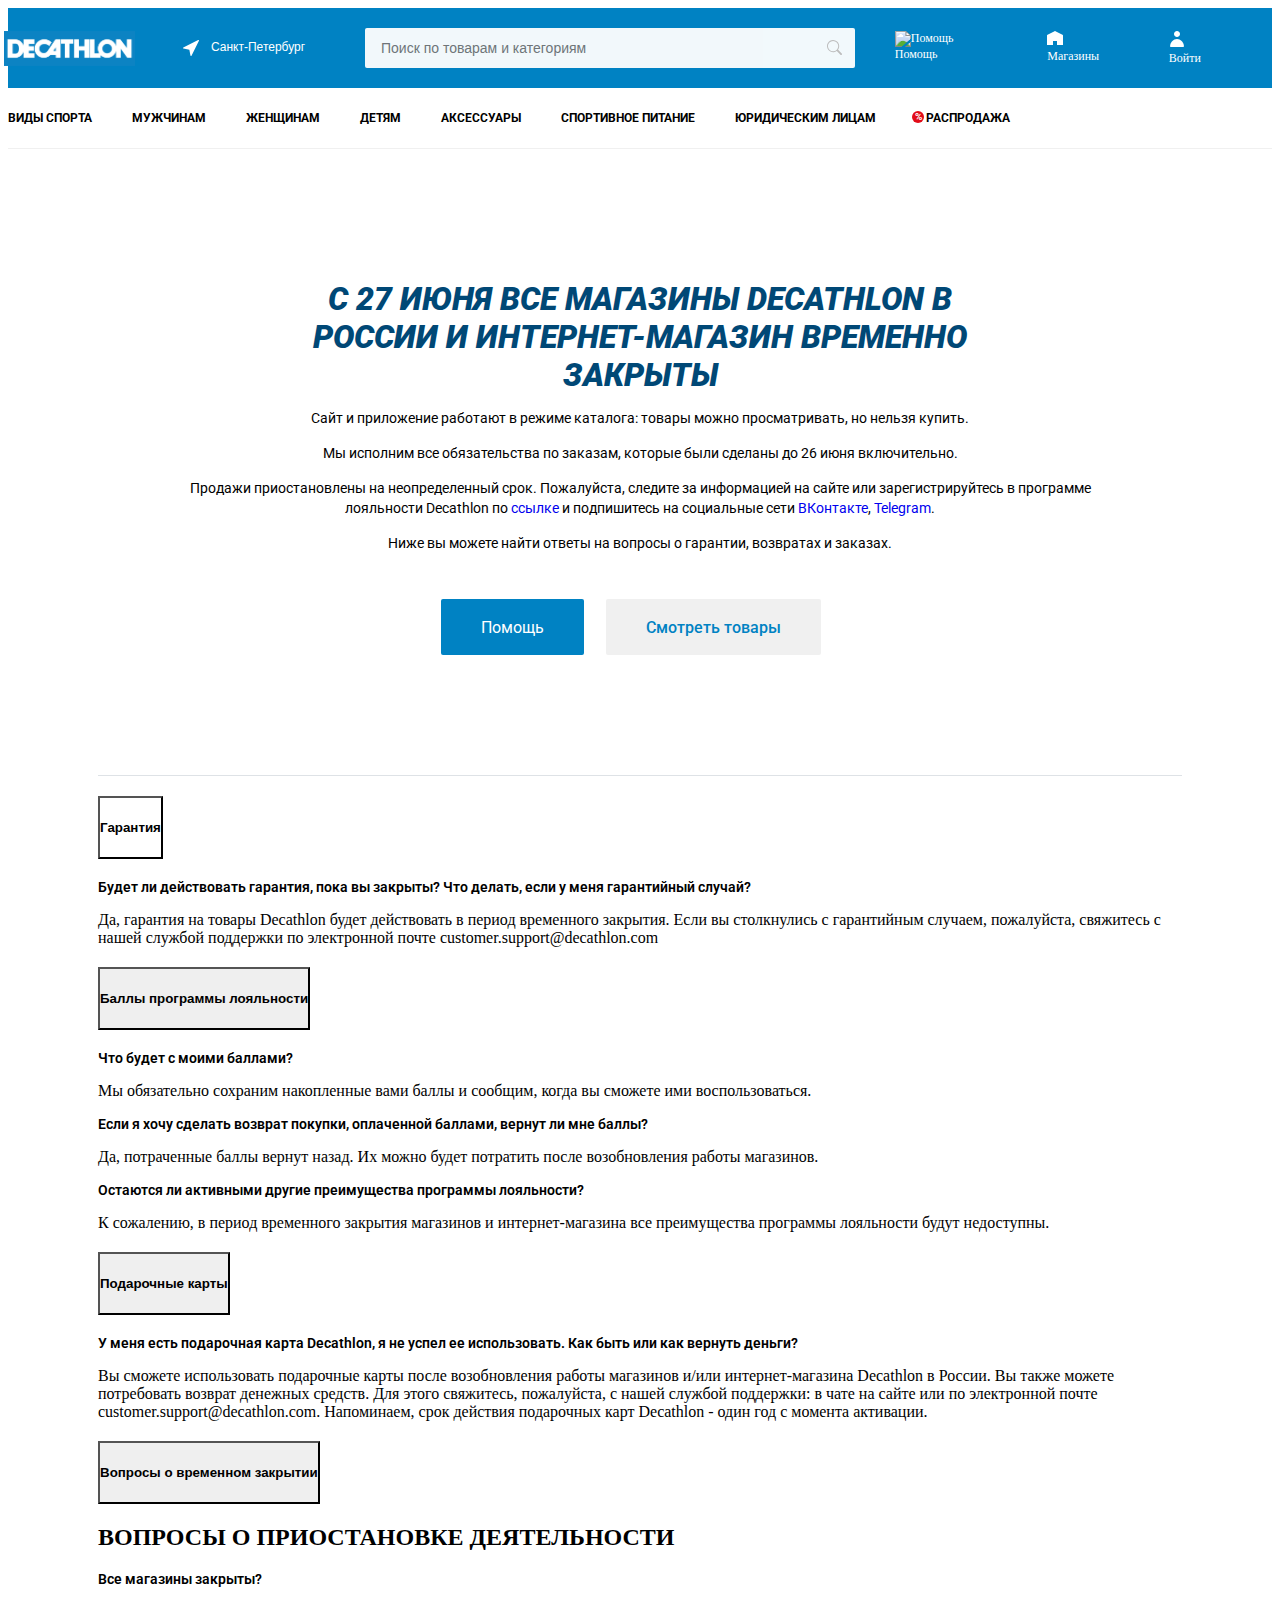
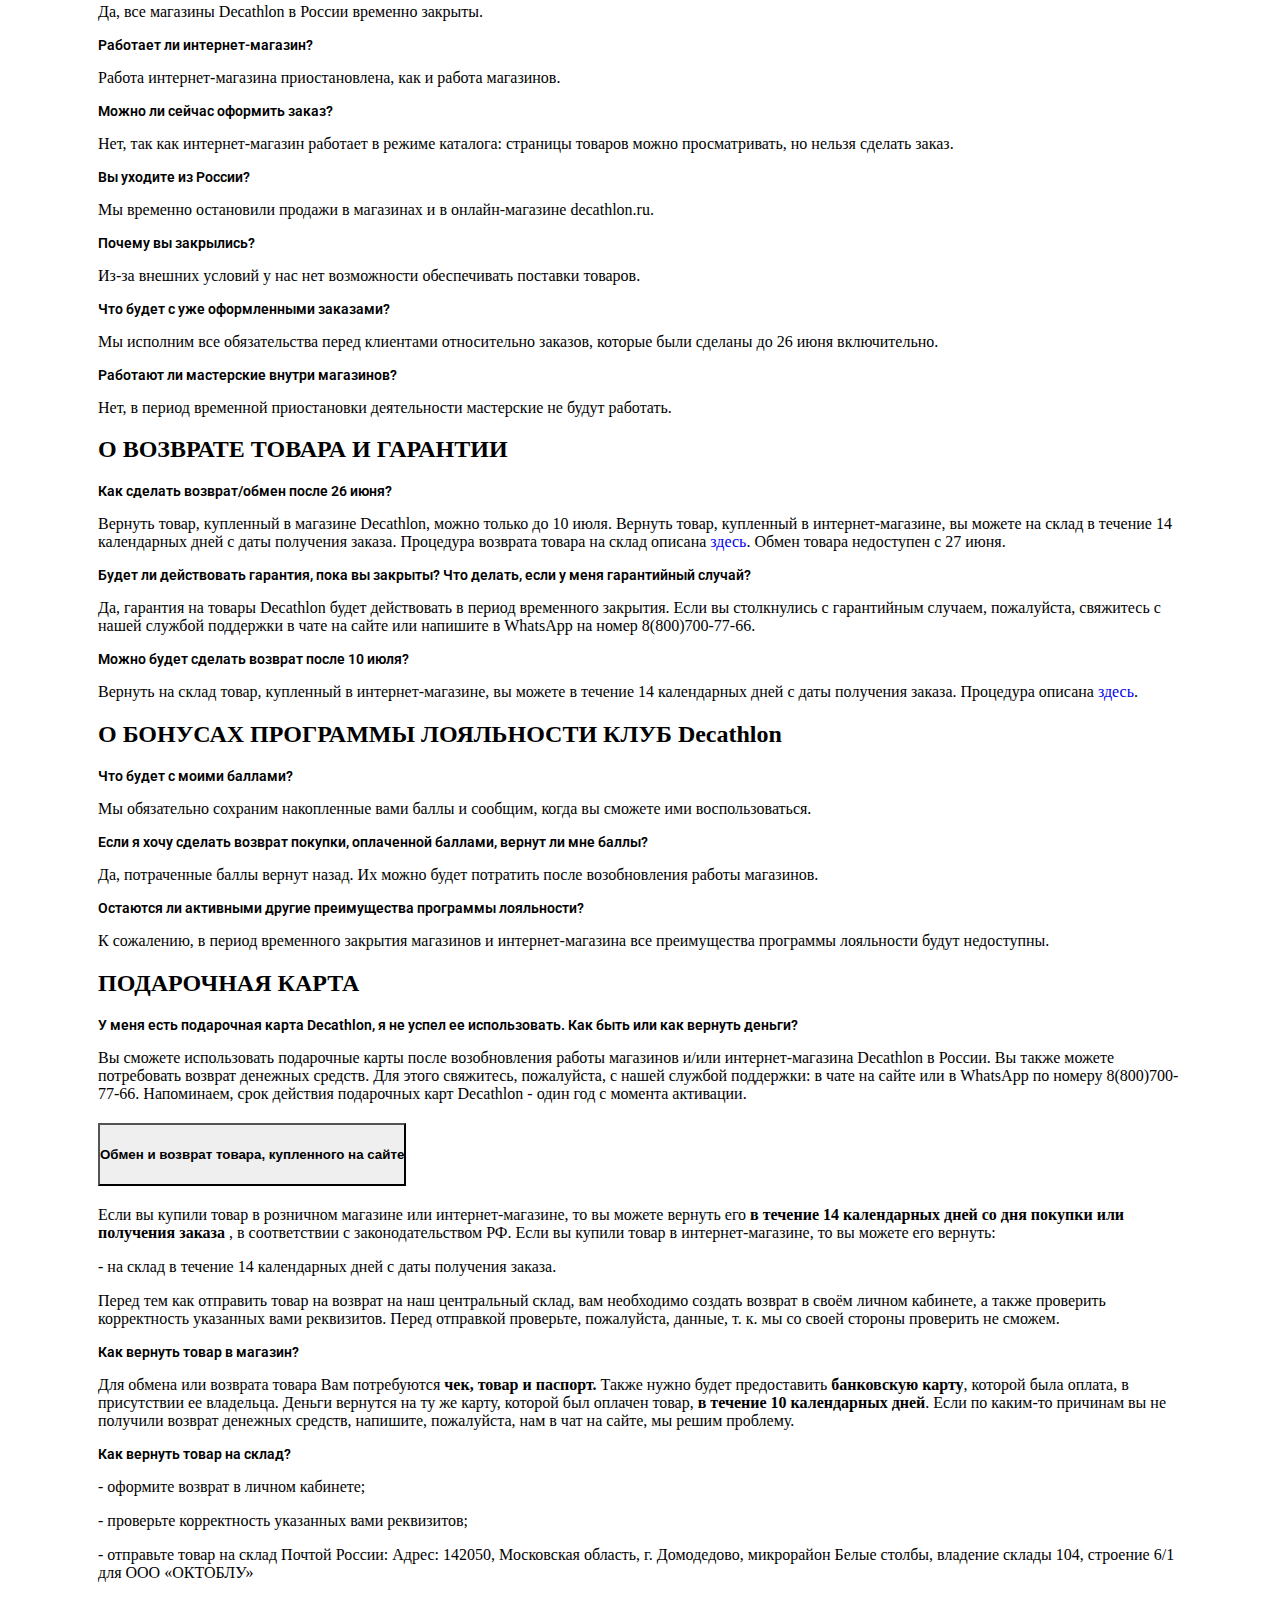
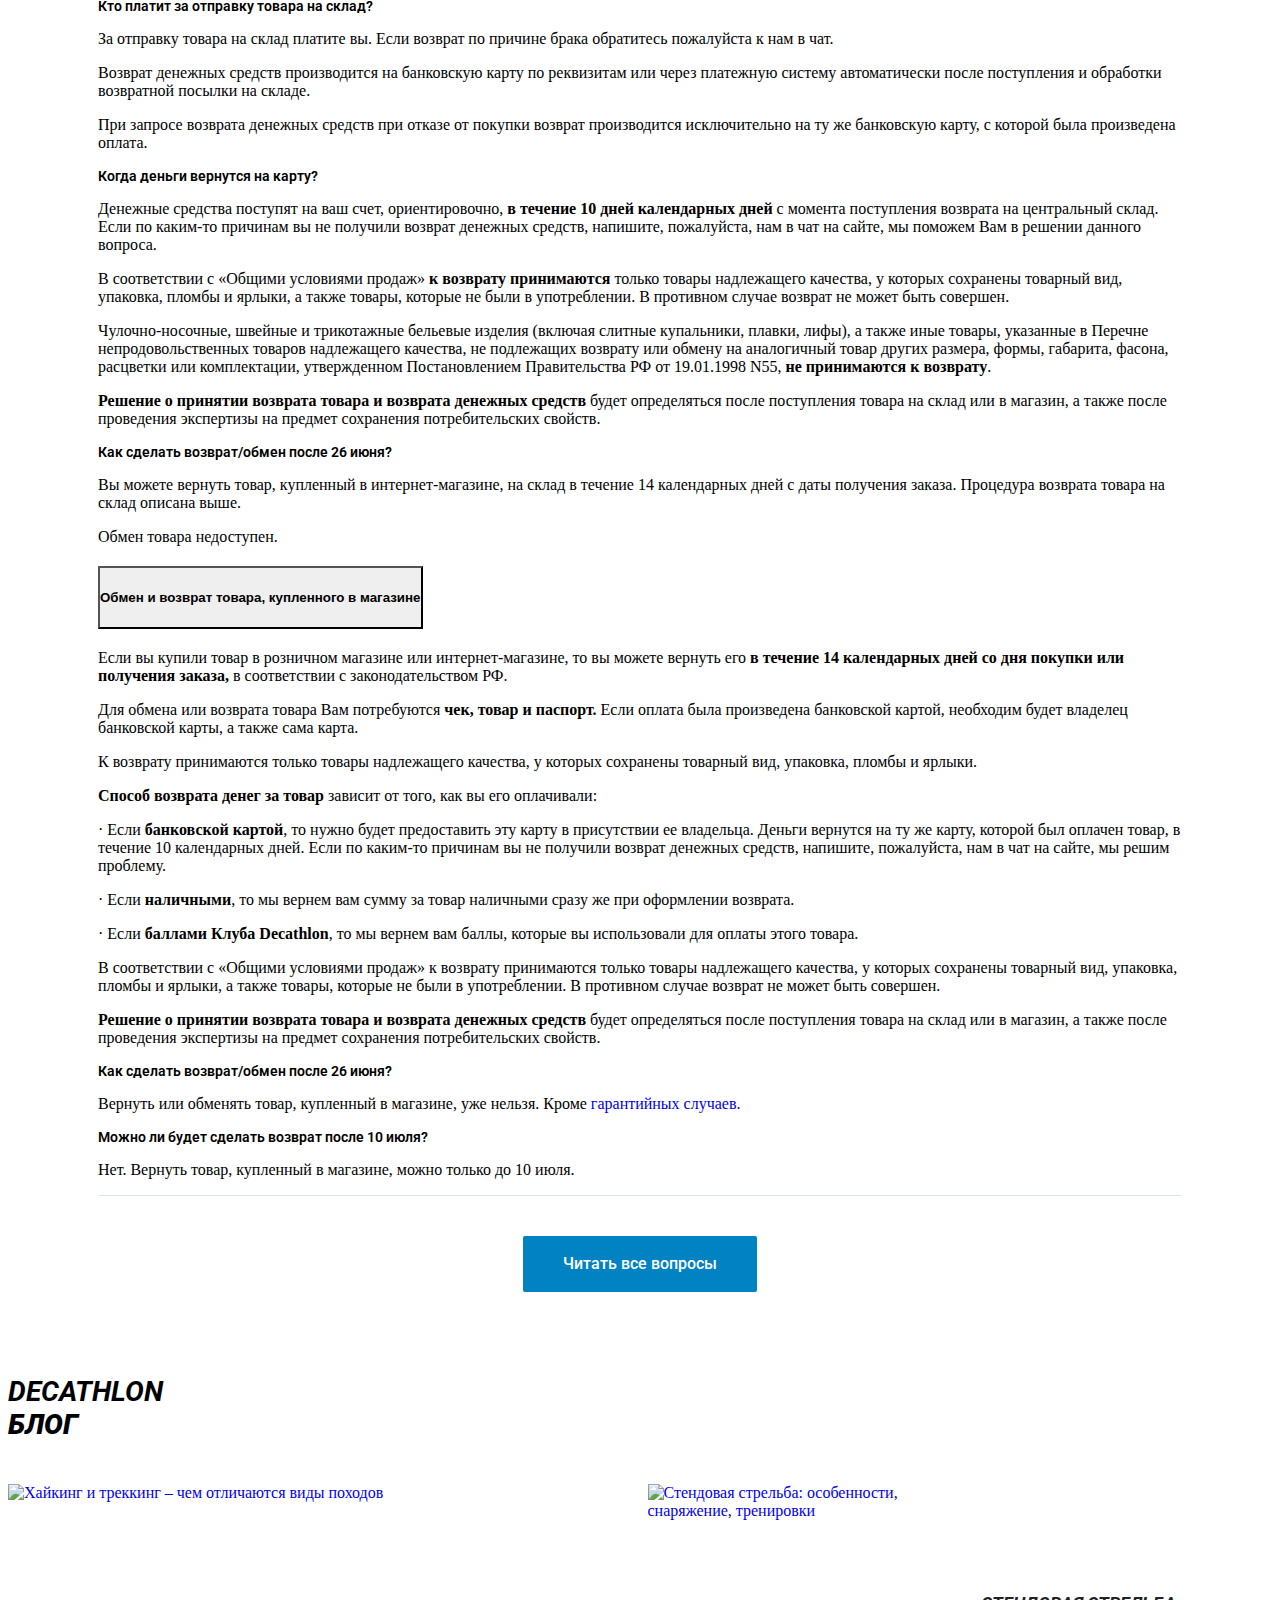
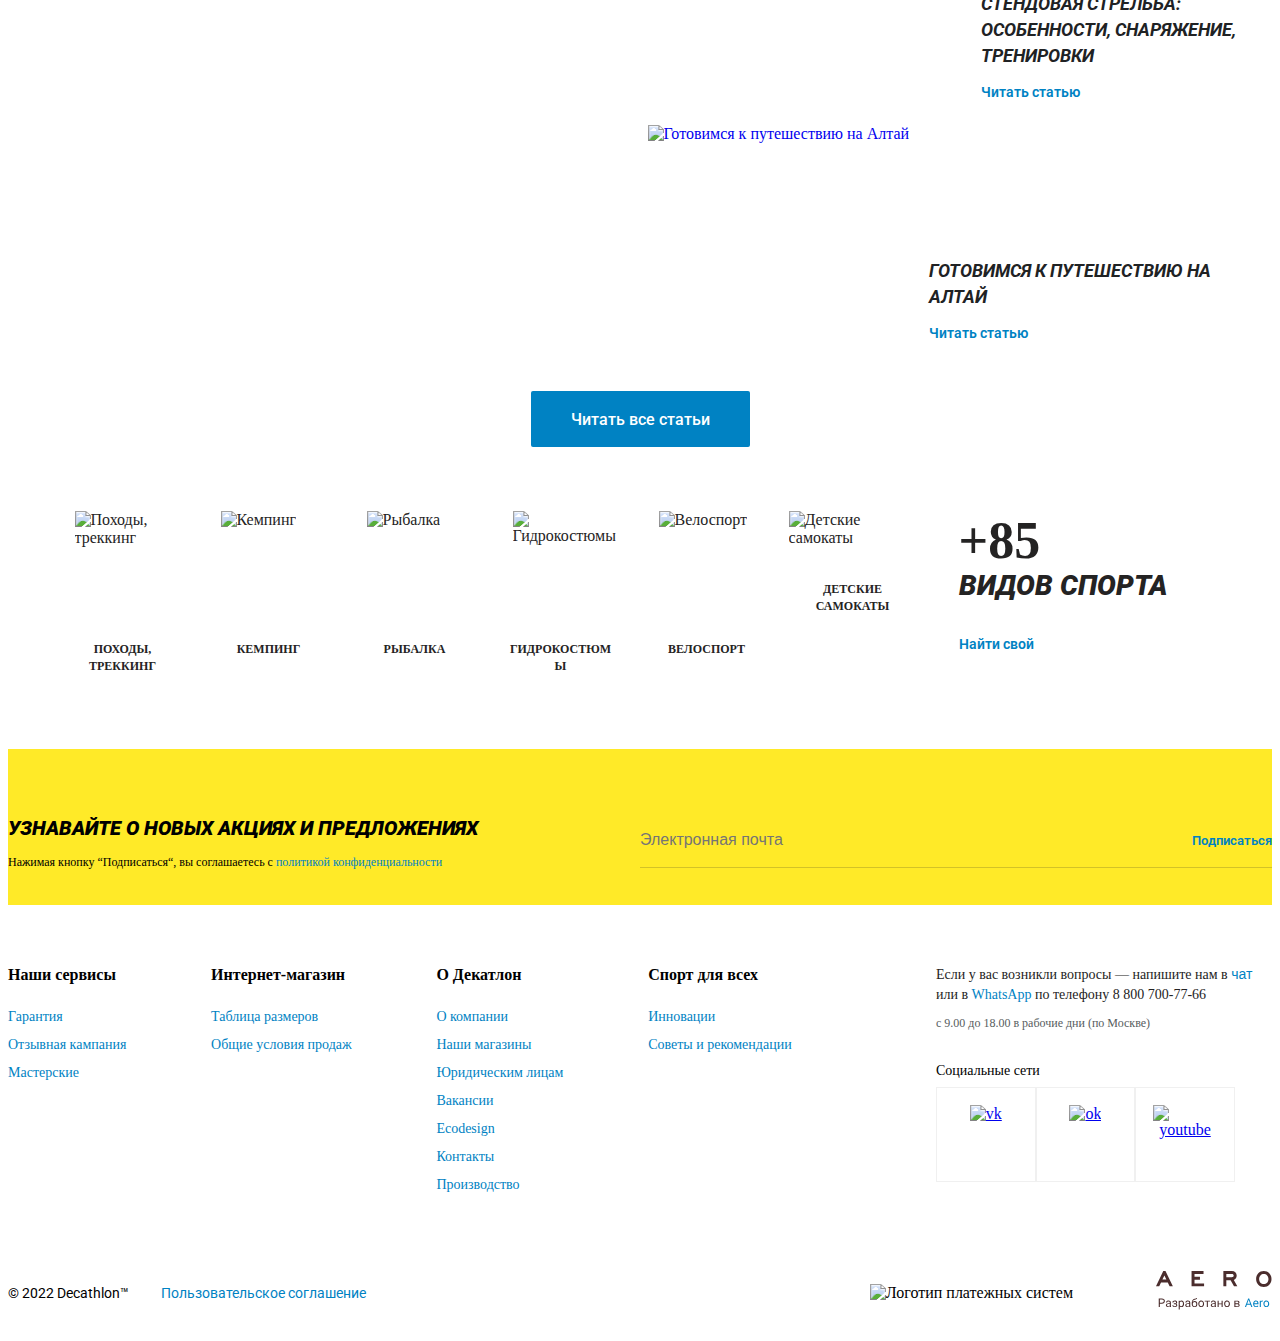
==== commit 98413317: "update html,css" ====
--- a/index.html
+++ b/index.html
@@ -15,45 +15,43 @@
 </head>
 
 <body>
-  <header class="container-fluid">
-    <div class="container">
-      <div class="row main-header-size">
-        <div class="col-3">
-          <div class="main-header-info">
-            <div class="main-logo">
-              <div class="main-logo-position">
-                <img class="main-logo-size" src="img/1200px-Decathlon_Logo.svg.png" width="131px" height="35px"
-                  alt="лого">
-              </div>
+  <header class="header-main-root">
+    <div class="main-header-size">
+      <div class="container main-header-info">
+        <div class="main-header-container">
+          <div class="main-logo">
+            <div class="main-logo-position">
+              <img class="main-logo-size" src="img/1200px-Decathlon_Logo.svg.png" width="131px" height="35px"
+                alt="лого">
             </div>
-            <div class="main-geo">
-              <a href="#">
-                <svg class="main-geo-logo" width="16" height="16" viewBox="0 0 16 16" fill="none"
-                  xmlns="http://www.w3.org/2000/svg">
-                  <path
-                    d="M15.6853 0.0602979C15.5242 -0.0204248 15.3345 -0.0204248 15.1734 0.0602979L0.316774 7.48863C0.0345631 7.62988 -0.0797076 7.97313 0.0615153 8.25534C0.141903 8.41598 0.29317 8.52948 0.469883 8.56173L6.36625 9.63426L7.43879 15.5306C7.48268 15.7723 7.6762 15.959 7.91934 15.994C7.94622 15.9979 7.97334 15.9998 8.00046 15.9998C8.21705 15.9999 8.41506 15.8775 8.51188 15.6838L15.9402 0.827113C16.0816 0.544969 15.9675 0.201655 15.6853 0.0602979Z"
-                    fill="currentColor"></path>
-                </svg>
-                <span class="header-city">Санкт-Петербург</span>
-              </a>
-            </div>
-          </div>
-        </div>
-        <div class="col-5">
+          </div>
+          <div class="btn-geo-position">
+            <button type="button" class="geo-button">
+              <svg class="geo-icon" width="16" height="16" viewBox="0 0 16 16" fill="none"
+                xmlns="http://www.w3.org/2000/svg" class="Header_icon__gtBQb">
+                <path
+                  d="M15.6853 0.0602979C15.5242 -0.0204248 15.3345 -0.0204248 15.1734 0.0602979L0.316774 7.48863C0.0345631 7.62988 -0.0797076 7.97313 0.0615153 8.25534C0.141903 8.41598 0.29317 8.52948 0.469883 8.56173L6.36625 9.63426L7.43879 15.5306C7.48268 15.7723 7.6762 15.959 7.91934 15.994C7.94622 15.9979 7.97334 15.9998 8.00046 15.9998C8.21705 15.9999 8.41506 15.8775 8.51188 15.6838L15.9402 0.827113C16.0816 0.544969 15.9675 0.201655 15.6853 0.0602979Z"
+                  fill="currentColor"></path>
+              </svg><span class="geo-city">Санкт-Петербург</span>
+            </button>
+          </div>
+        </div>
+        <div class="search-form-root">
           <div class="main-search-form">
             <form action=" #" class="search-form-size ">
               <input type="search" class="input-search-form" placeholder="Поиск по товарам и категориям">
-              <svg class="search-icon" xmlns="http://www.w3.org/2000/svg" width="16" height="16" fill="currentColor"
-                class="bi bi-search" viewBox="0 0 16 16">
-                <path
-                  d="M11.742 10.344a6.5 6.5 0 1 0-1.397 1.398h-.001c.03.04.062.078.098.115l3.85 3.85a1 1 0 0 0 1.415-1.414l-3.85-3.85a1.007 1.007 0 0 0-.115-.1zM12 6.5a5.5 5.5 0 1 1-11 0 5.5 5.5 0 0 1 11 0z" />
-              </svg>
+              <button class="btn-icon">
+                <svg class="search-icon" xmlns="http://www.w3.org/2000/svg" width="15" height="15" fill="currentColor"
+                  class="bi bi-search" viewBox="0 0 16 16">
+                  <path
+                    d="M11.742 10.344a6.5 6.5 0 1 0-1.397 1.398h-.001c.03.04.062.078.098.115l3.85 3.85a1 1 0 0 0 1.415-1.414l-3.85-3.85a1.007 1.007 0 0 0-.115-.1zM12 6.5a5.5 5.5 0 1 1-11 0 5.5 5.5 0 0 1 11 0z" />
+                </svg>
+              </button>
             </form>
           </div>
         </div>
-
-        <div class="col-4 main-links">
-          <ul class="main-links-list main-links-size">
+        <div class="main-links">
+          <ul class="main-links-list">
             <li class="main-links-item">
               <a href="https://www.decathlon.ru/help">
                 <img class="icon-size"
@@ -431,6 +429,15 @@
               <div class="categories-title">Походы, треккинг</div>
             </a>
             <a class="categories-block"
+              href="https://www.decathlon.ru/catalog/vidy-sporta/pohody-aktivnyj-otdyh/pohody-trekking">
+              <div class="categories-img-size"><img
+                  srcset="https://cdn.decathlon.ru/bitrix-backend/imaginary/resize?&amp;type=auto&amp;width=100&amp;height=100&amp;quality=90&amp;url=https://storage.yandexcloud.net/open-commerce-sftp/14855256.png, https://cdn.decathlon.ru/bitrix-backend/imaginary/resize?&amp;type=auto&amp;width=200&amp;height=200&amp;quality=90&amp;url=https://storage.yandexcloud.net/open-commerce-sftp/14855256.png 2x"
+                  src="https://cdn.decathlon.ru/bitrix-backend/imaginary/resize?&amp;type=auto&amp;width=100&amp;height=100&amp;quality=90&amp;url=https://storage.yandexcloud.net/open-commerce-sftp/14855256.png"
+                  alt="Кемпинг">
+              </div>
+              <div class="categories-title">Кемпинг</div>
+            </a>
+            <a class="categories-block"
               href="https://www.decathlon.ru/catalog/vidy-sporta/pohody-aktivnyj-otdyh/rybalka">
               <div class="categories-img-size">
                 <img
--- a/style.css
+++ b/style.css
@@ -1,20 +1,12 @@
 /* HEADER */
-.container-fluid {
-  background-color: #0083c2;
-  width: 100%;
-  height: 60px;
-  font-family: "Roboto", Helvetica Neue, Arial, sans-serif;
-  display: flex;
-  flex-direction: column;
-}
-
-.container-fluid .col {
-  padding-left: 0;
-  padding-right: 0;
-}
-
 .header-catalog {
-  width: 100%;
+  display: flex;
+  width: 100%;
+  align-items: center;
+  padding: 0;
+  min-height: 60px;
+  background-color: #fff;
+  position: relative;
 }
 
 .main-geo-logo {
@@ -41,12 +33,38 @@
   margin-left: -4px;
 }
 
+.geo-button {
+  display: flex;
+  background-color: inherit;
+  border: none;
+  color: #fff;
+  font-size: inherit;
+  font-weight: 400;
+  padding: 0;
+}
+
+.geo-icon {
+  margin-right: 12px;
+}
+
+.geo-city {
+  width: 114px;
+  text-align: left;
+}
+
 .main-links-item {
   text-decoration: none;
   list-style-type: none;
 }
 
-.container-fluid a {
+.header-main-root {
+  display: flex;
+  flex-flow: row wrap;
+  width: 100%;
+  border-bottom: 1px solid #f0f0f0;
+}
+
+.header-main-root a {
   text-decoration: none;
   color: #fff;
   list-style-type: none;
@@ -60,30 +78,68 @@
   font-size: 12px;
 }
 
+.main-header-container {
+  display: flex;
+  align-items: center;
+}
+
+.main-links {
+  display: flex;
+  flex-direction: row;
+}
+
+.main-links-list {
+  display: flex;
+}
+
+.search-icon {
+  right: 13px;
+  position: absolute;
+  top: 12px;
+  box-shadow: none;
+  background: transparent;
+  color: #bdbdbd;
+}
+
+.btn-icon {
+  border: none;
+  background-color: transparent;
+}
+.search-form-root {
+  width: 516px;
+  height: 40px;
+  margin: 0 40px;
+}
+
+.main-header-size {
+  display: flex;
+  justify-content: center;
+  position: relative;
+  background-color: #0082c3;
+  color: #fff;
+  padding: 10px 0;
+  width: 100%;
+  min-height: 60px;
+}
+
+.main-links-list {
+  list-style: none;
+  padding: 0;
+  margin: 0;
+}
+
+.main-links-item {
+  display: flex;
+  margin-right: 45px;
+  position: relative;
+}
+
 .main-search-form {
   position: relative;
-  margin: 0 0 0 20px;
-}
-.search-icon {
-  position: absolute;
-  bottom: 25%;
-  right: 2%;
-  opacity: 50%;
-}
-
-.main-header-size {
-  padding-top: 10px;
-}
-
-.main-links-size {
-  display: flex;
-  justify-content: space-evenly;
-  padding: 10px 40px 10px 0px;
-  font-family: "Roboto", Helvetica Neue, Arial, sans-serif;
-  font-size: 12px;
 }
 
 .input-search-form {
+  position: relative;
   font-size: 14px;
   width: 100%;
   padding: 12px 70px 12px 16px;
@@ -116,13 +172,14 @@
 }
 
 .main-catalog-item {
+  margin-right: 40px;
+  display: flex;
+  align-items: center;
+  min-height: inherit;
+  position: relative;
+  white-space: nowrap;
+  font-family: "Roboto", Helvetica Neue, Arial, sans-serif;
   text-transform: uppercase;
-  margin-right: 40px;
-  display: flex;
-  align-items: center;
-  min-height: inherit;
-  position: relative;
-  white-space: nowrap;
   font-weight: 700;
   font-size: 12px;
   line-height: 16px;
@@ -156,6 +213,7 @@
 .sale {
   position: relative;
   display: flex;
+  margin-left: 10px;
 }
 
 /* MAIN PAGE  */
@@ -164,7 +222,7 @@
   display: flex;
   flex-direction: column;
   align-items: center;
-  padding-top: 190px;
+  padding-top: 131px;
 }
 
 .page-catalog-descr p {
@@ -294,8 +352,9 @@
 }
 
 .page-catalog-faq {
-  margin-top: 100px;
-  padding: 0 100px;
+  padding-top: 120px;
+  max-width: 1084px;
+  margin: auto;
 }
 
 .accordion-flush .accordion-item .accordion-button,
@@ -364,6 +423,10 @@
   text-transform: uppercase;
   color: #fff;
   max-width: 483px;
+}
+
+.blog-info-img-big {
+  position: relative;
 }
 
 .blog-info-gun img {
@@ -695,6 +758,8 @@
 .terms-use-content {
   display: flex;
   margin: 32px 0;
+  font-family: Roboto, Helvetica Neue, Arial, sans-serif;
+  font-size: 14px;
 }
 
 .terms-use-item {
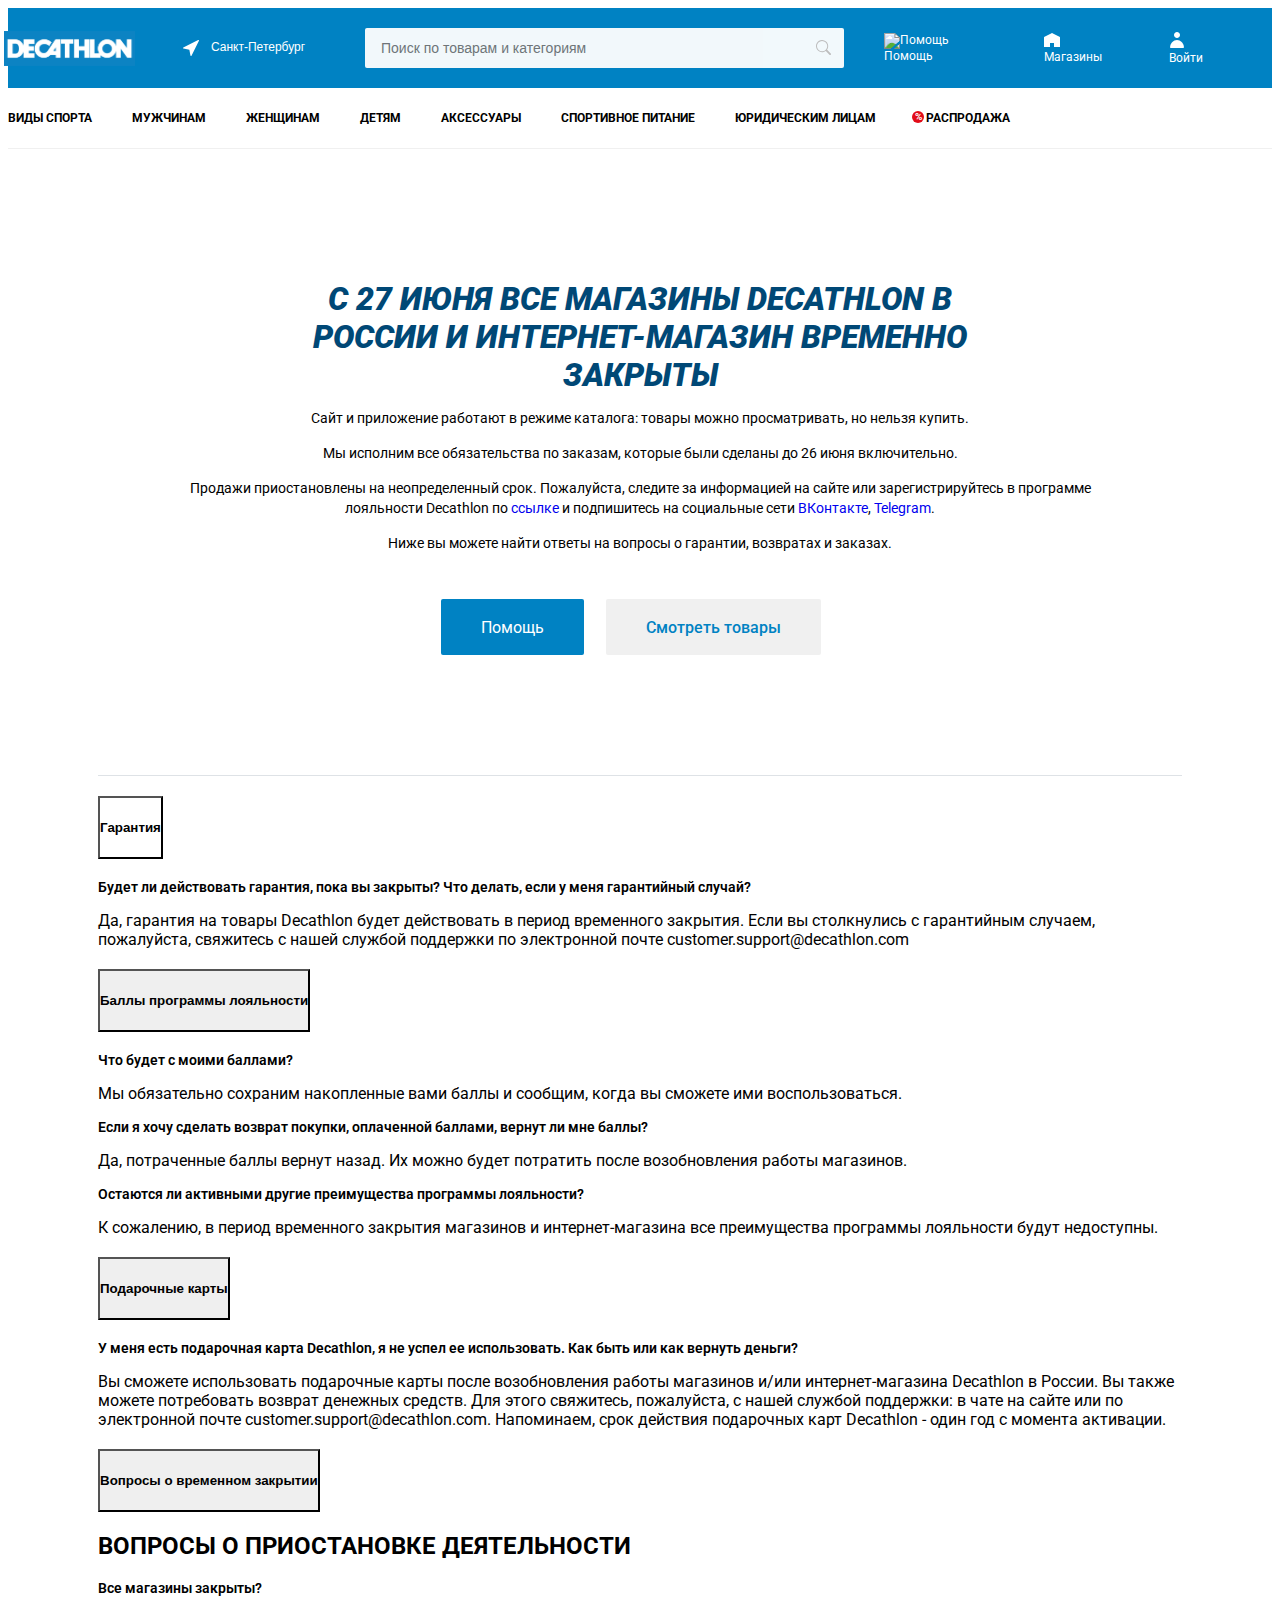
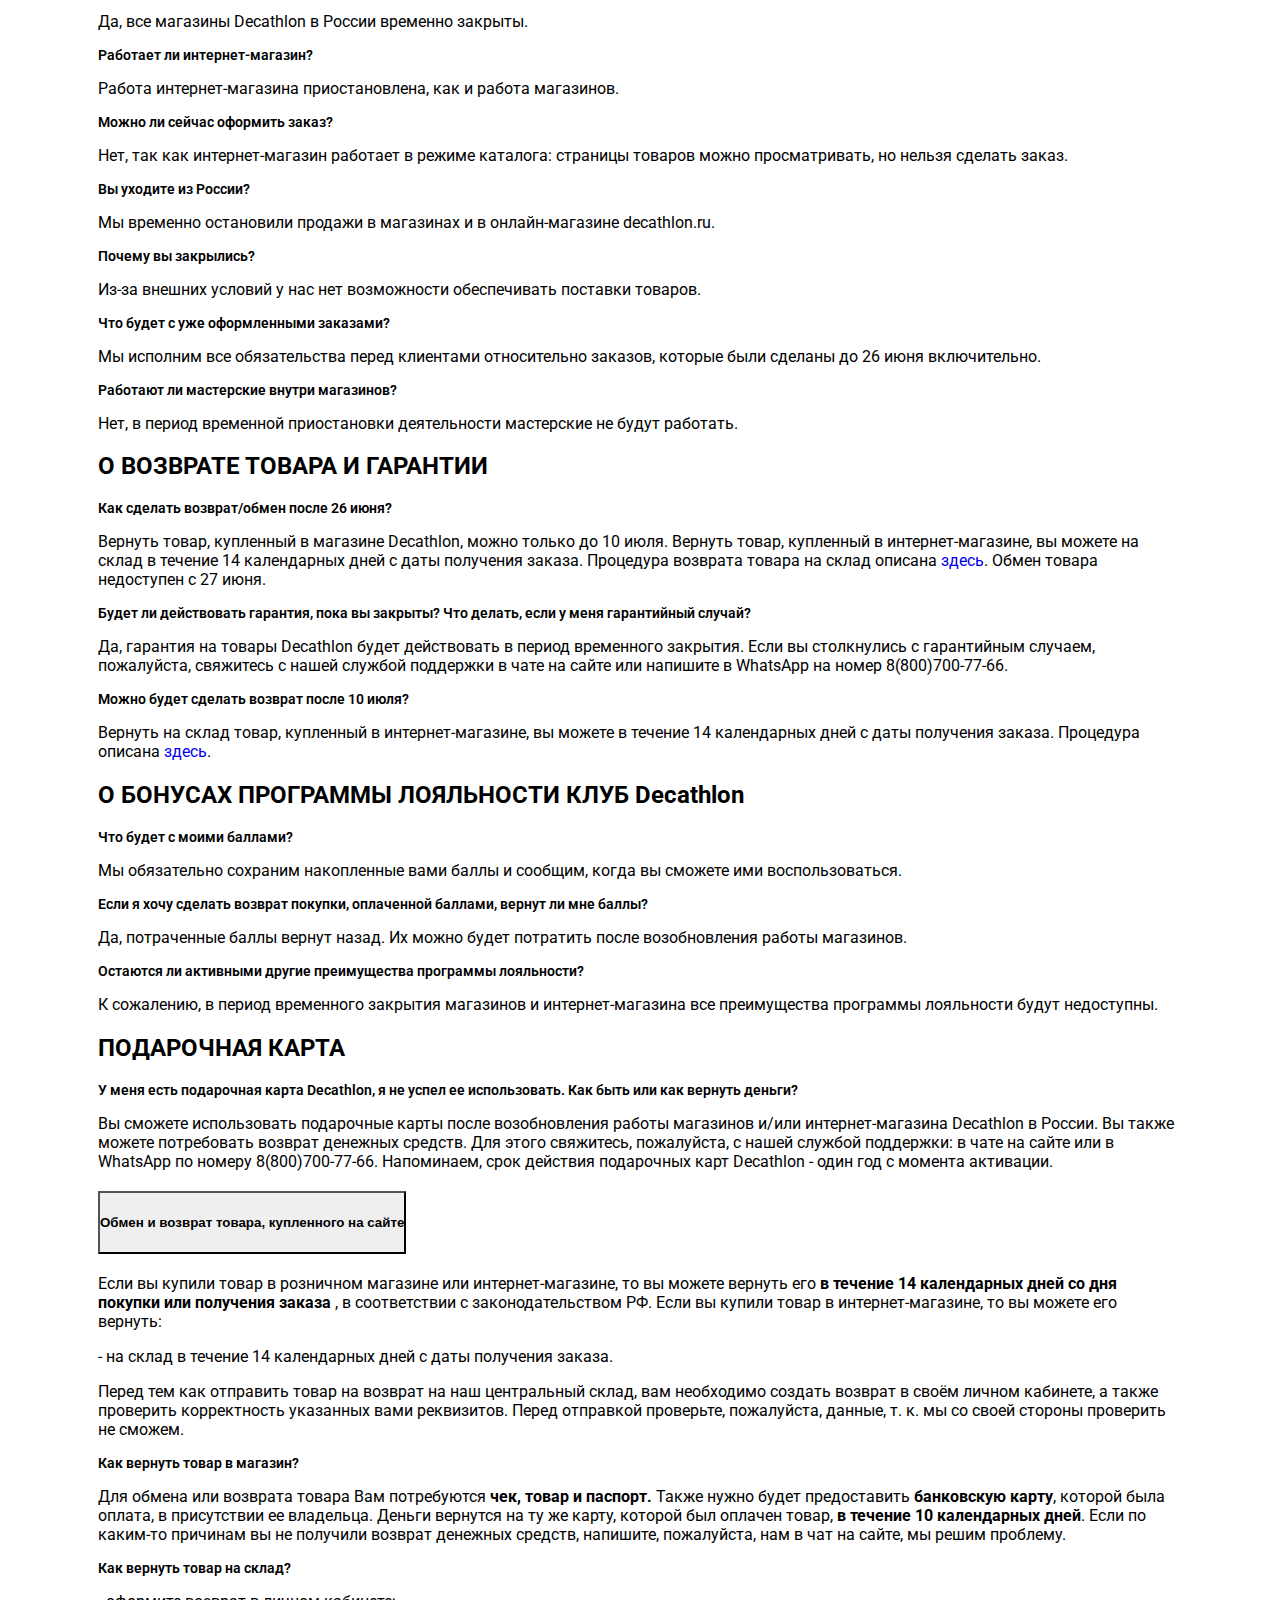
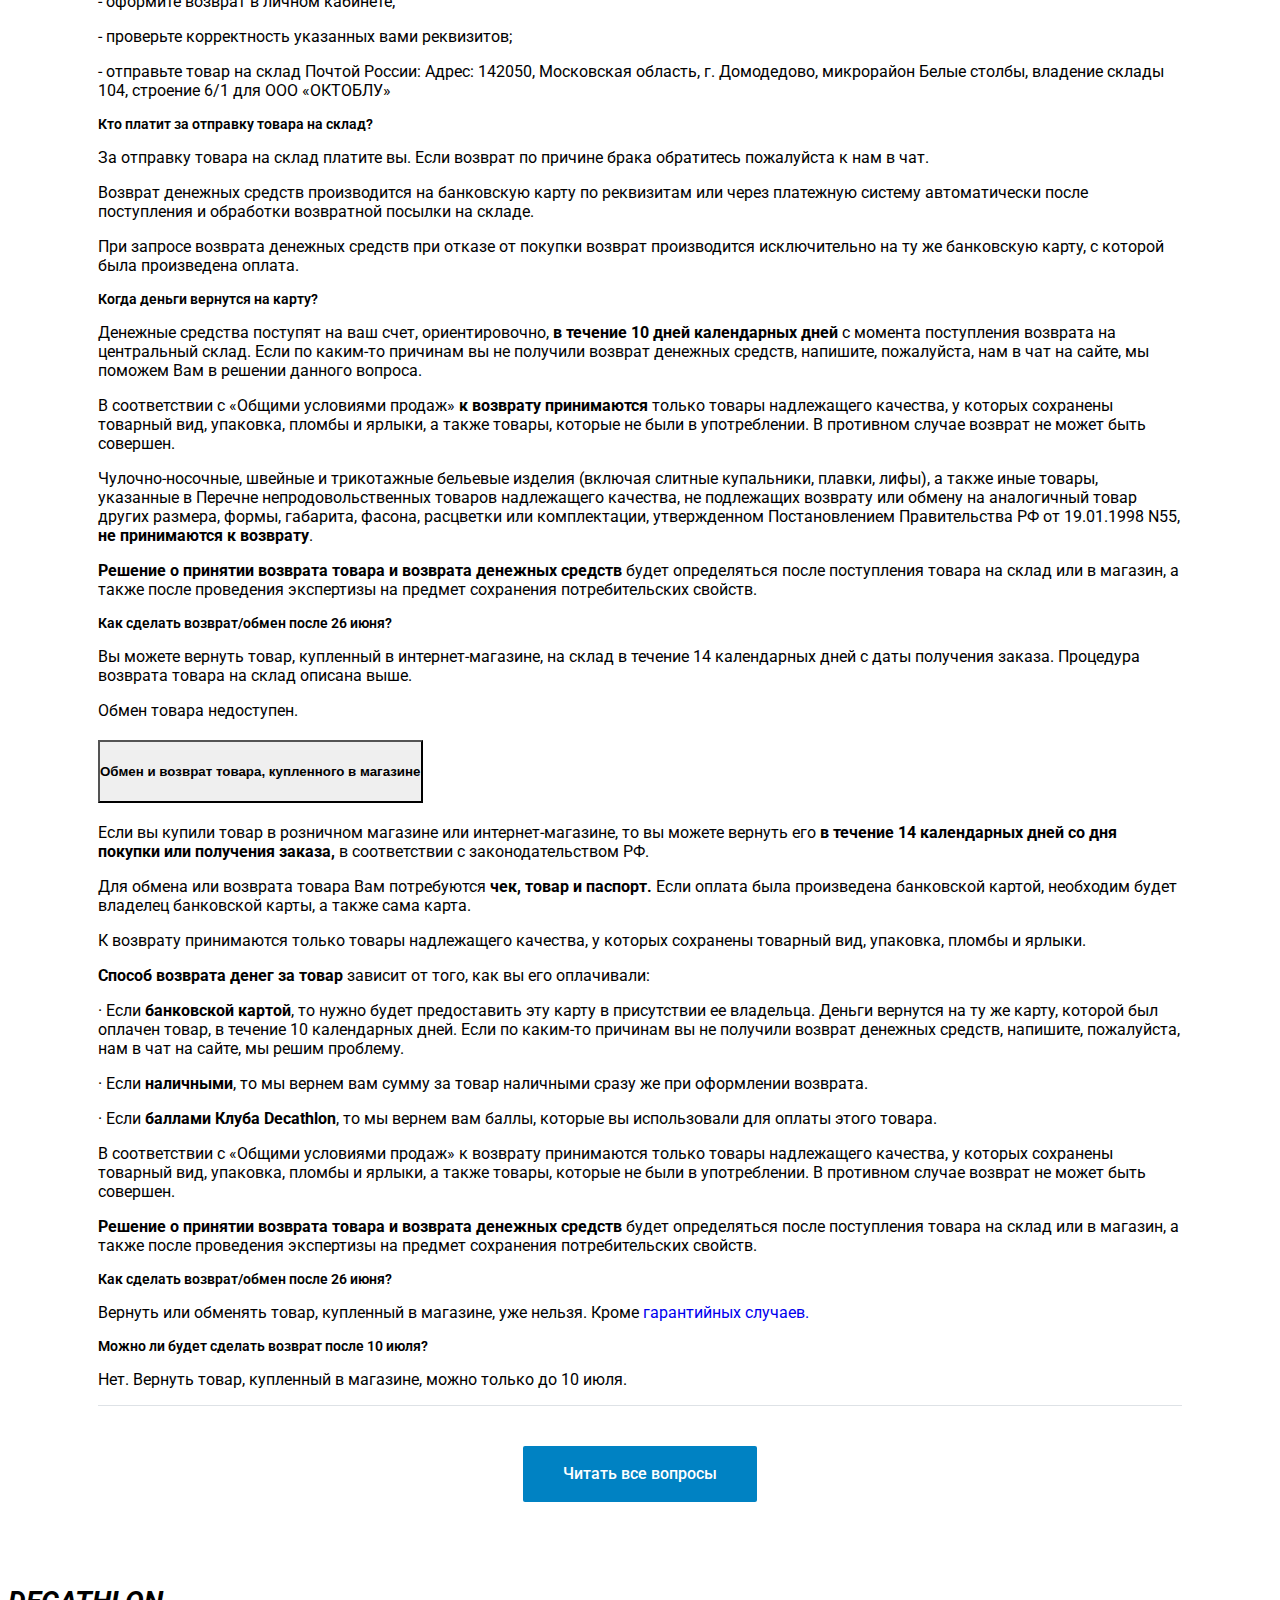
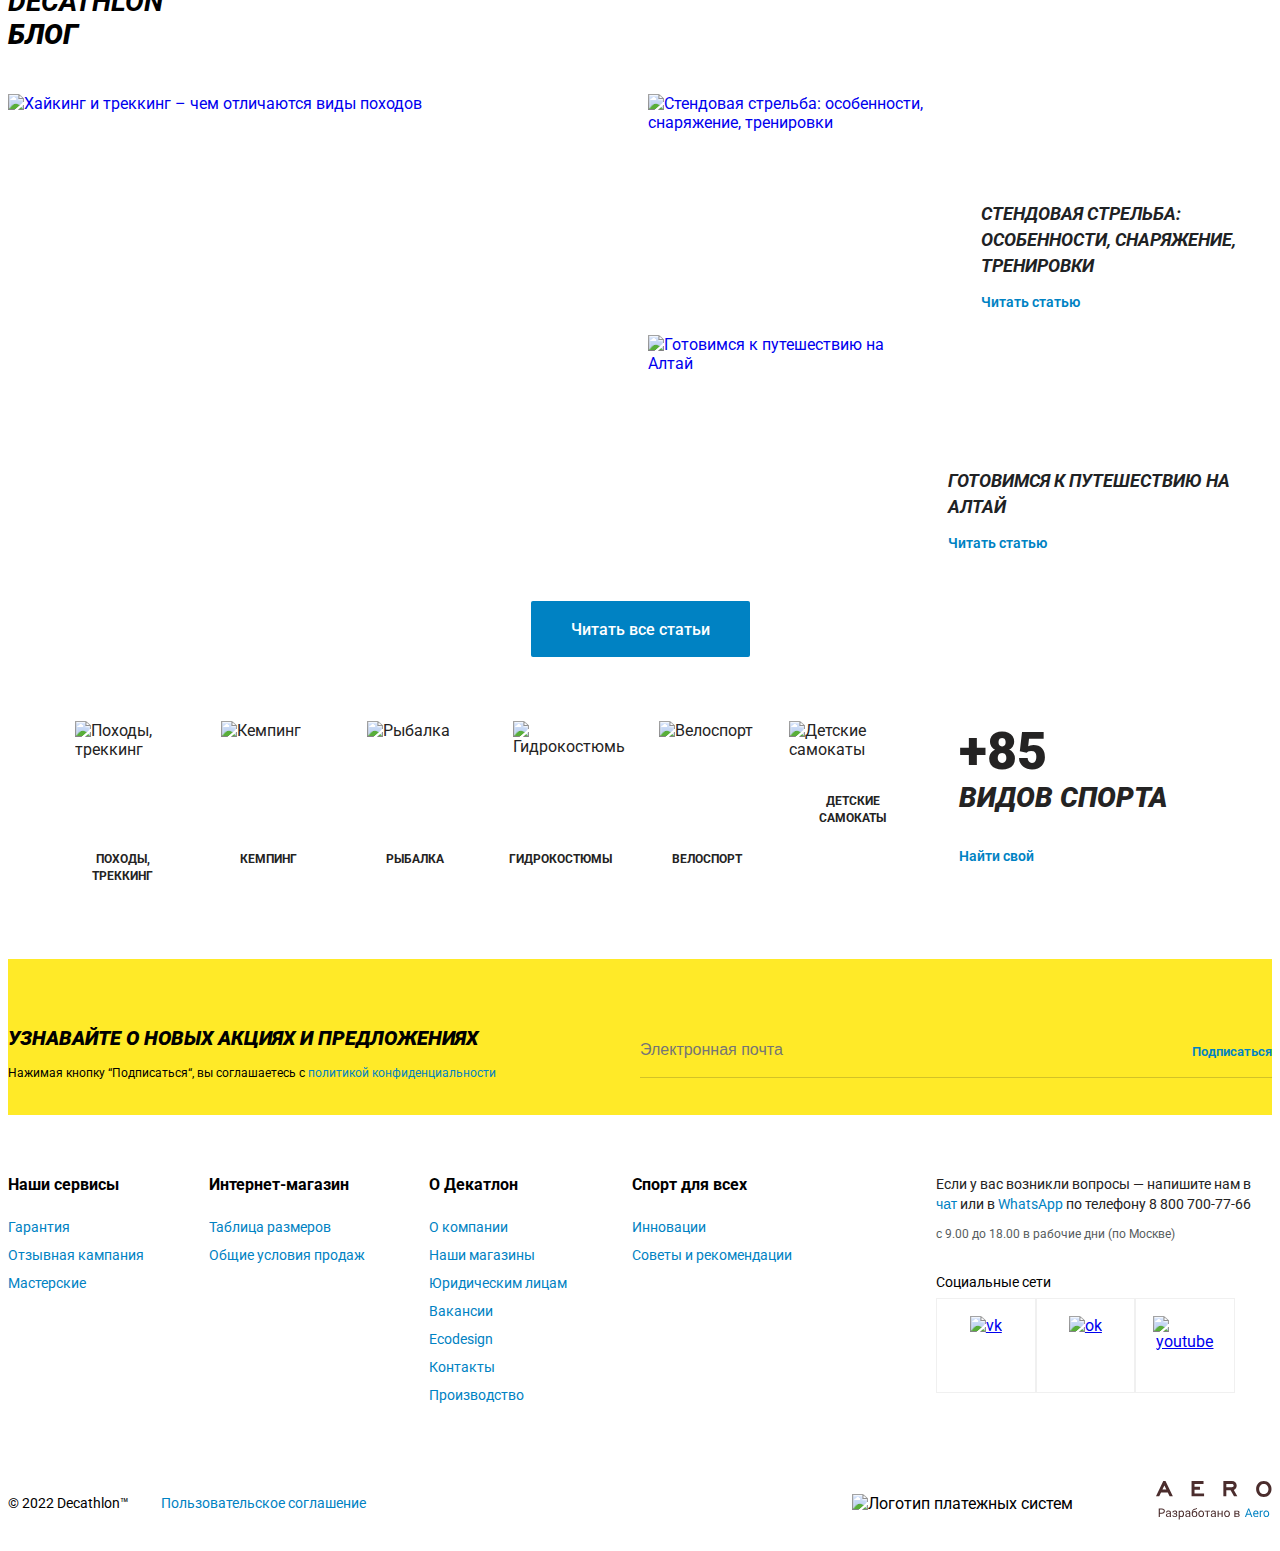
==== commit 463029e3: "Update index.html" ====
--- a/index.html
+++ b/index.html
@@ -10,6 +10,11 @@
   <link href="https://cdn.jsdelivr.net/npm/bootstrap@5.2.3/dist/css/bootstrap.min.css" rel="stylesheet"
     integrity="sha384-rbsA2VBKQhggwzxH7pPCaAqO46MgnOM80zW1RWuH61DGLwZJEdK2Kadq2F9CUG65" crossorigin="anonymous">
   <link rel="stylesheet" href="style.css">
+  <link rel="preconnect" href="https://fonts.googleapis.com">
+  <link rel="preconnect" href="https://fonts.gstatic.com" crossorigin>
+  <link
+    href="https://fonts.googleapis.com/css2?family=Roboto:ital,wght@0,100;0,300;0,400;0,700;1,300;1,400;1,700&display=swap"
+    rel="stylesheet">
   <title>ДЕКАТЛОН: спортивный интернет-магазин и доставка на дом более 20000 спортивных товаров для 85 видов спорта —
     decathlon.ru</title>
 </head>
@@ -25,10 +30,11 @@
                 alt="лого">
             </div>
           </div>
+
           <div class="btn-geo-position">
             <button type="button" class="geo-button">
               <svg class="geo-icon" width="16" height="16" viewBox="0 0 16 16" fill="none"
-                xmlns="http://www.w3.org/2000/svg" class="Header_icon__gtBQb">
+                xmlns="http://www.w3.org/2000/svg">
                 <path
                   d="M15.6853 0.0602979C15.5242 -0.0204248 15.3345 -0.0204248 15.1734 0.0602979L0.316774 7.48863C0.0345631 7.62988 -0.0797076 7.97313 0.0615153 8.25534C0.141903 8.41598 0.29317 8.52948 0.469883 8.56173L6.36625 9.63426L7.43879 15.5306C7.48268 15.7723 7.6762 15.959 7.91934 15.994C7.94622 15.9979 7.97334 15.9998 8.00046 15.9998C8.21705 15.9999 8.41506 15.8775 8.51188 15.6838L15.9402 0.827113C16.0816 0.544969 15.9675 0.201655 15.6853 0.0602979Z"
                   fill="currentColor"></path>
@@ -36,7 +42,7 @@
             </button>
           </div>
         </div>
-        <div class="search-form-root">
+        <div class="search-form-root search-form-shown">
           <div class="main-search-form">
             <form action=" #" class="search-form-size ">
               <input type="search" class="input-search-form" placeholder="Поиск по товарам и категориям">
@@ -94,6 +100,18 @@
     </div>
     <div class="header-catalog">
       <div class="container">
+        <div class="main-search-form">
+          <form action=" #" class="search-form-size vh-form">
+            <input type="search" class="input-search-form" placeholder="Поиск по товарам и категориям">
+            <button class="btn-icon">
+              <svg class="search-icon" xmlns="http://www.w3.org/2000/svg" width="15" height="15" fill="currentColor"
+                class="bi bi-search" viewBox="0 0 16 16">
+                <path
+                  d="M11.742 10.344a6.5 6.5 0 1 0-1.397 1.398h-.001c.03.04.062.078.098.115l3.85 3.85a1 1 0 0 0 1.415-1.414l-3.85-3.85a1.007 1.007 0 0 0-.115-.1zM12 6.5a5.5 5.5 0 1 1-11 0 5.5 5.5 0 0 1 11 0z" />
+              </svg>
+            </button>
+          </form>
+        </div>
         <nav class="main-catalog">
           <ul class="main-catalog-nav">
             <li class="main-catalog-item"><a href="https://www.decathlon.ru/catalog/vidy-sporta">Виды спорта</a></li>
@@ -156,7 +174,7 @@
                 </div>
               </section>
             </section>
-            <section class="accordion-item">
+            <section class="accordion-item ">
               <h2 class="accordion-header" id="headingTwo">
                 <button class="accordion-button collapsed" type="button" data-bs-toggle="collapse"
                   data-bs-target="#collapseTwo" aria-expanded="false" aria-controls="collapseTwo">
--- a/style.css
+++ b/style.css
@@ -1,4 +1,96 @@
+/* Медиа-запросы */
+
+@media (max-width: 1020px) {
+  .btn-geo-position,
+  .geo-city,
+  .search-form-root,
+  .main-links a,
+  .main-catalog {
+    display: none;
+  }
+
+  .sport-categories {
+    width: 100%;
+    overflow: auto;
+  }
+
+  .container {
+    display: block;
+    width: 100%;
+    margin-right: auto;
+    margin-left: auto;
+  }
+
+  .category-row a {
+    width: 108px !important;
+    margin-right: 4px;
+  }
+
+  .promo-container {
+    padding: 64px 0 32px 0;
+  }
+
+  .promo .promo-title {
+    font-size: 16px;
+  }
+
+  .promo .promo-text {
+    display: flex;
+    flex-direction: column;
+  }
+
+  .footer-root {
+    display: flex;
+    flex-direction: column;
+  }
+
+  .footer-main-menu {
+    display: flex;
+    flex-direction: column-reverse;
+  }
+
+  .footer-root .social-icon-style {
+    display: flex;
+    flex-direction: row;
+    width: 100%;
+    justify-content: center;
+    align-items: center;
+  }
+
+  .main-menu-content {
+    display: flex;
+    flex-direction: column;
+  }
+
+  .vh-form {
+    display: block;
+    width: 100%;
+    height: 60px;
+    padding: 10px 0 0 0;
+    box-shadow: 0 4px 12px rgb(0 0 0 / 8%);
+  }
+
+  .header-catalog .search-icon {
+    top: 25px;
+  }
+
+  .header-main-root .input-search-form {
+    padding: 0;
+  }
+}
+
+@media (min-width: 1021px) {
+  .vh-form {
+    display: none;
+  }
+}
+
+body {
+  font-family: "Roboto", Helvetica Neue, Arial, sans-serif;
+}
+
 /* HEADER */
+
 .header-catalog {
   display: flex;
   width: 100%;
@@ -50,11 +142,6 @@
 .geo-city {
   width: 114px;
   text-align: left;
-}
-
-.main-links-item {
-  text-decoration: none;
-  list-style-type: none;
 }
 
 .header-main-root {
@@ -132,6 +219,9 @@
   display: flex;
   margin-right: 45px;
   position: relative;
+  align-items: center;
+  text-decoration: none;
+  list-style-type: none;
 }
 
 .main-search-form {
@@ -723,6 +813,8 @@
   color: #575d5e;
 }
 
+/* FOOTER */
+
 .footer-callcenter-content {
   margin-bottom: 32px;
 }
